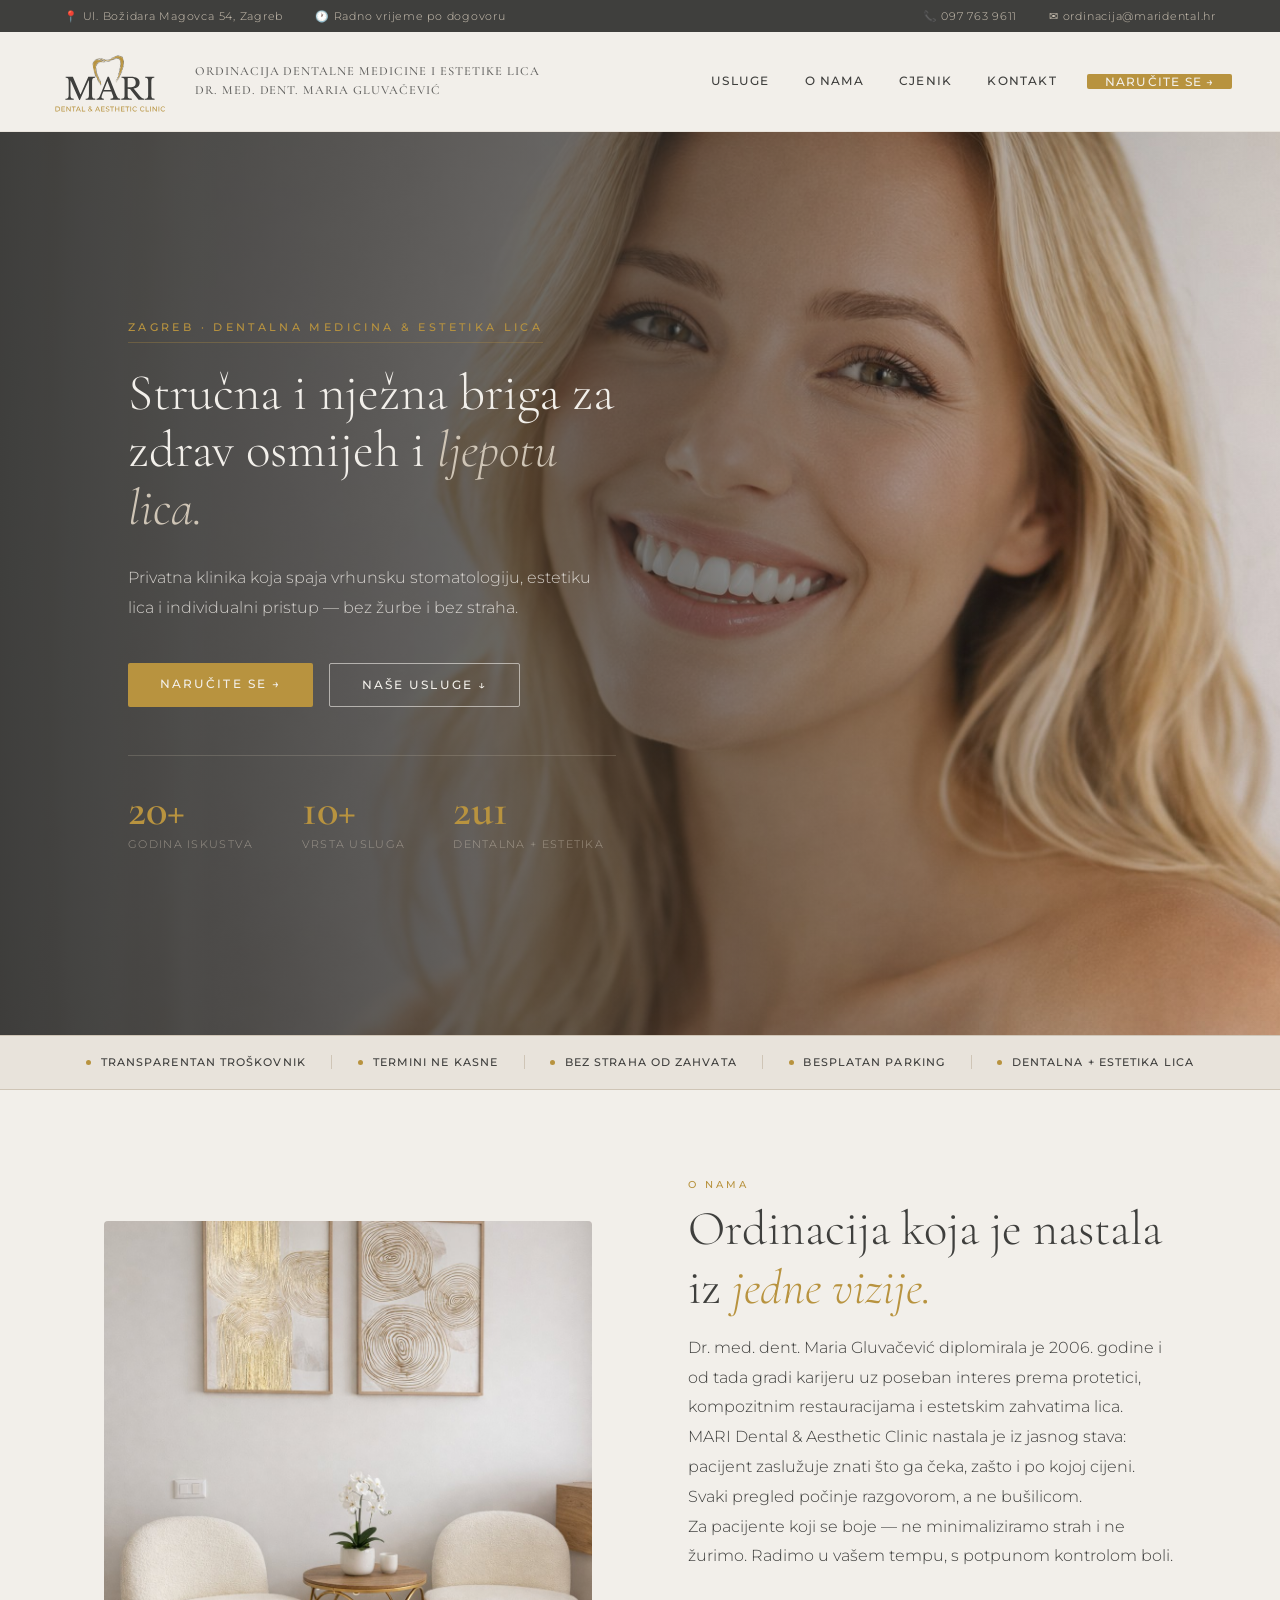
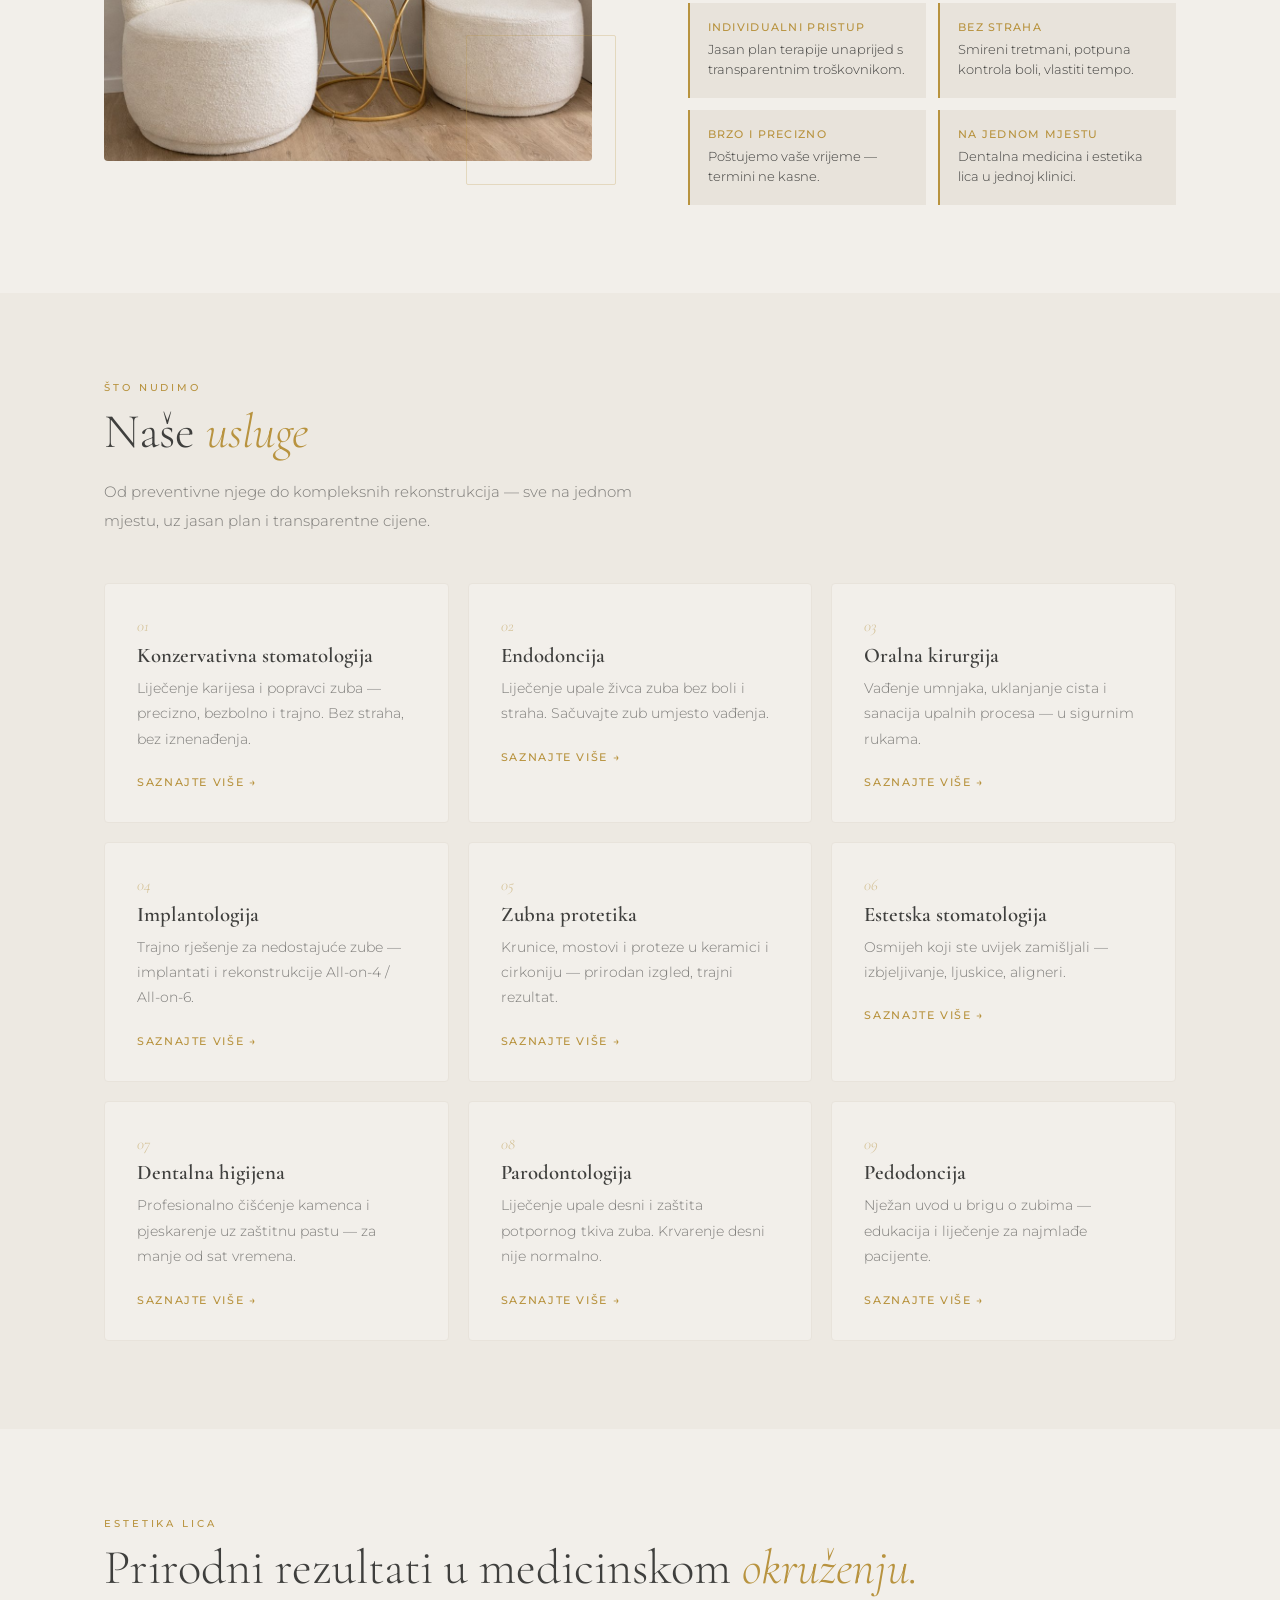
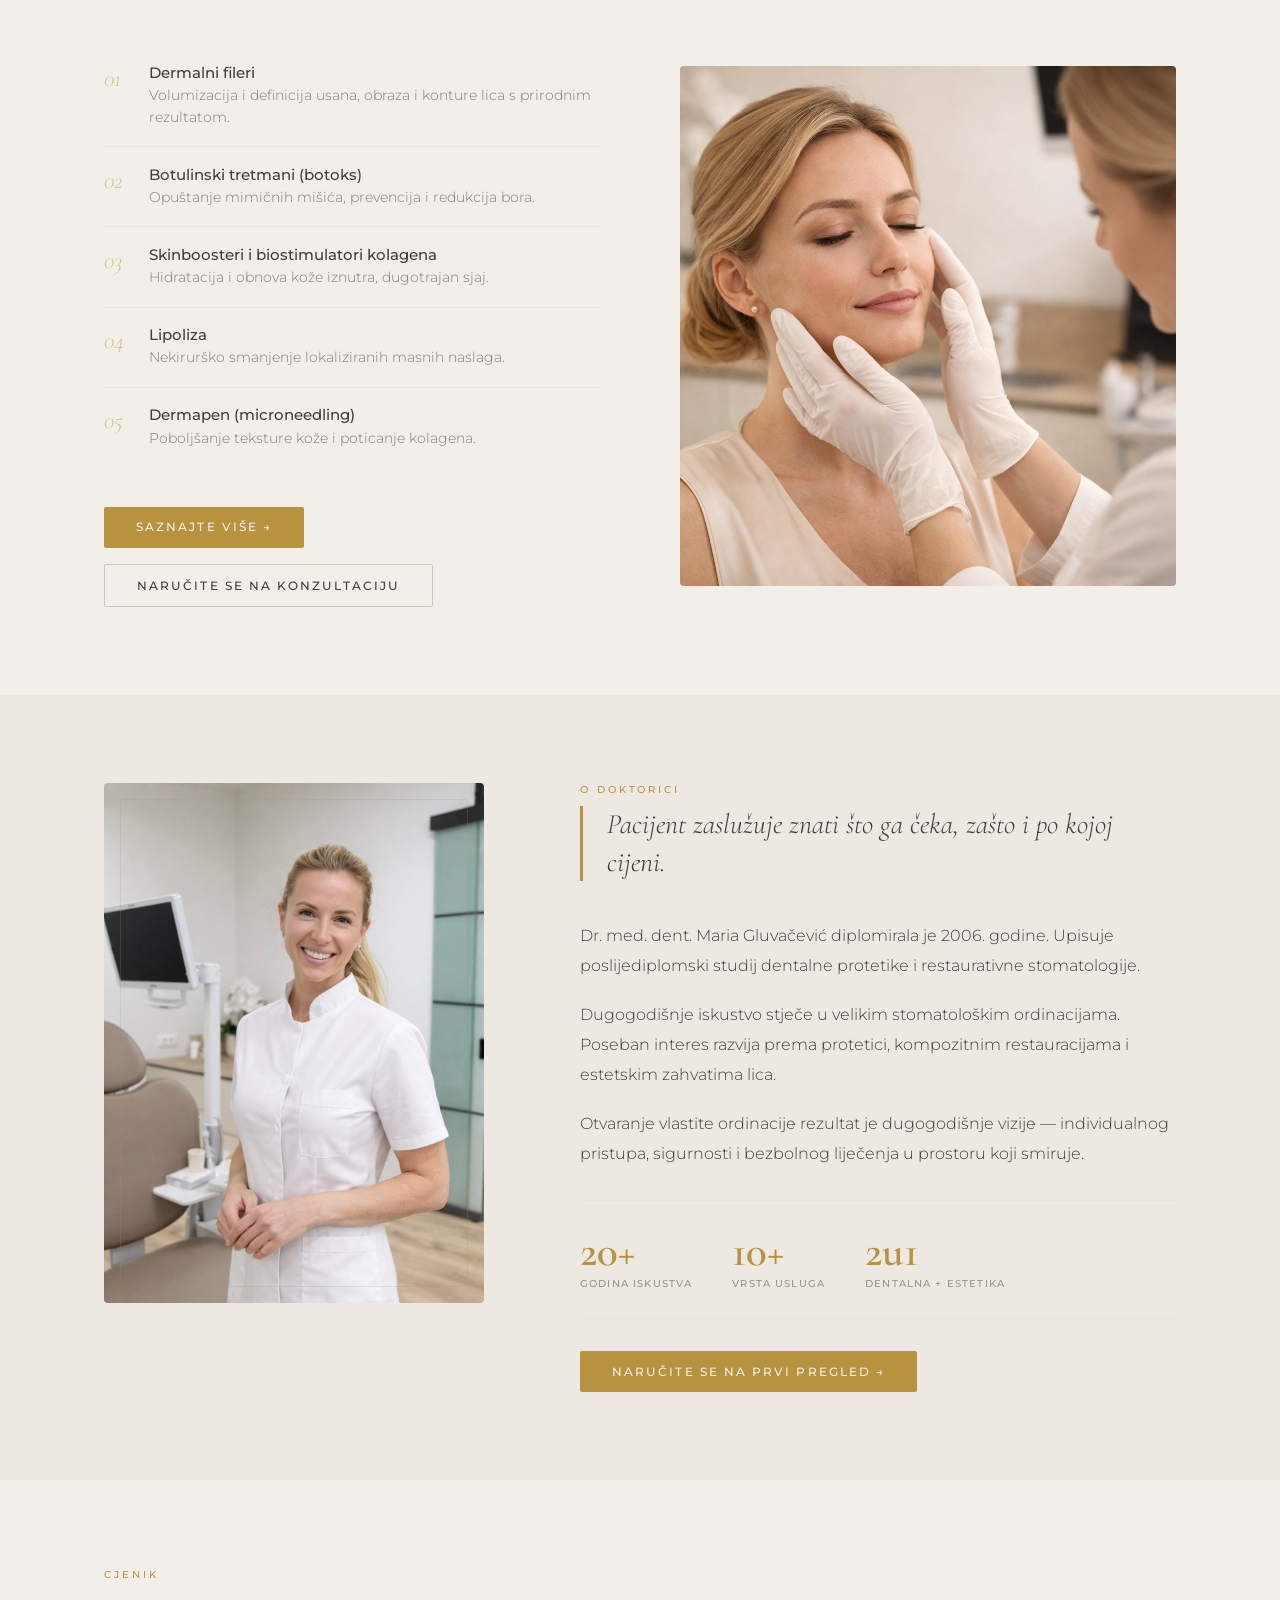
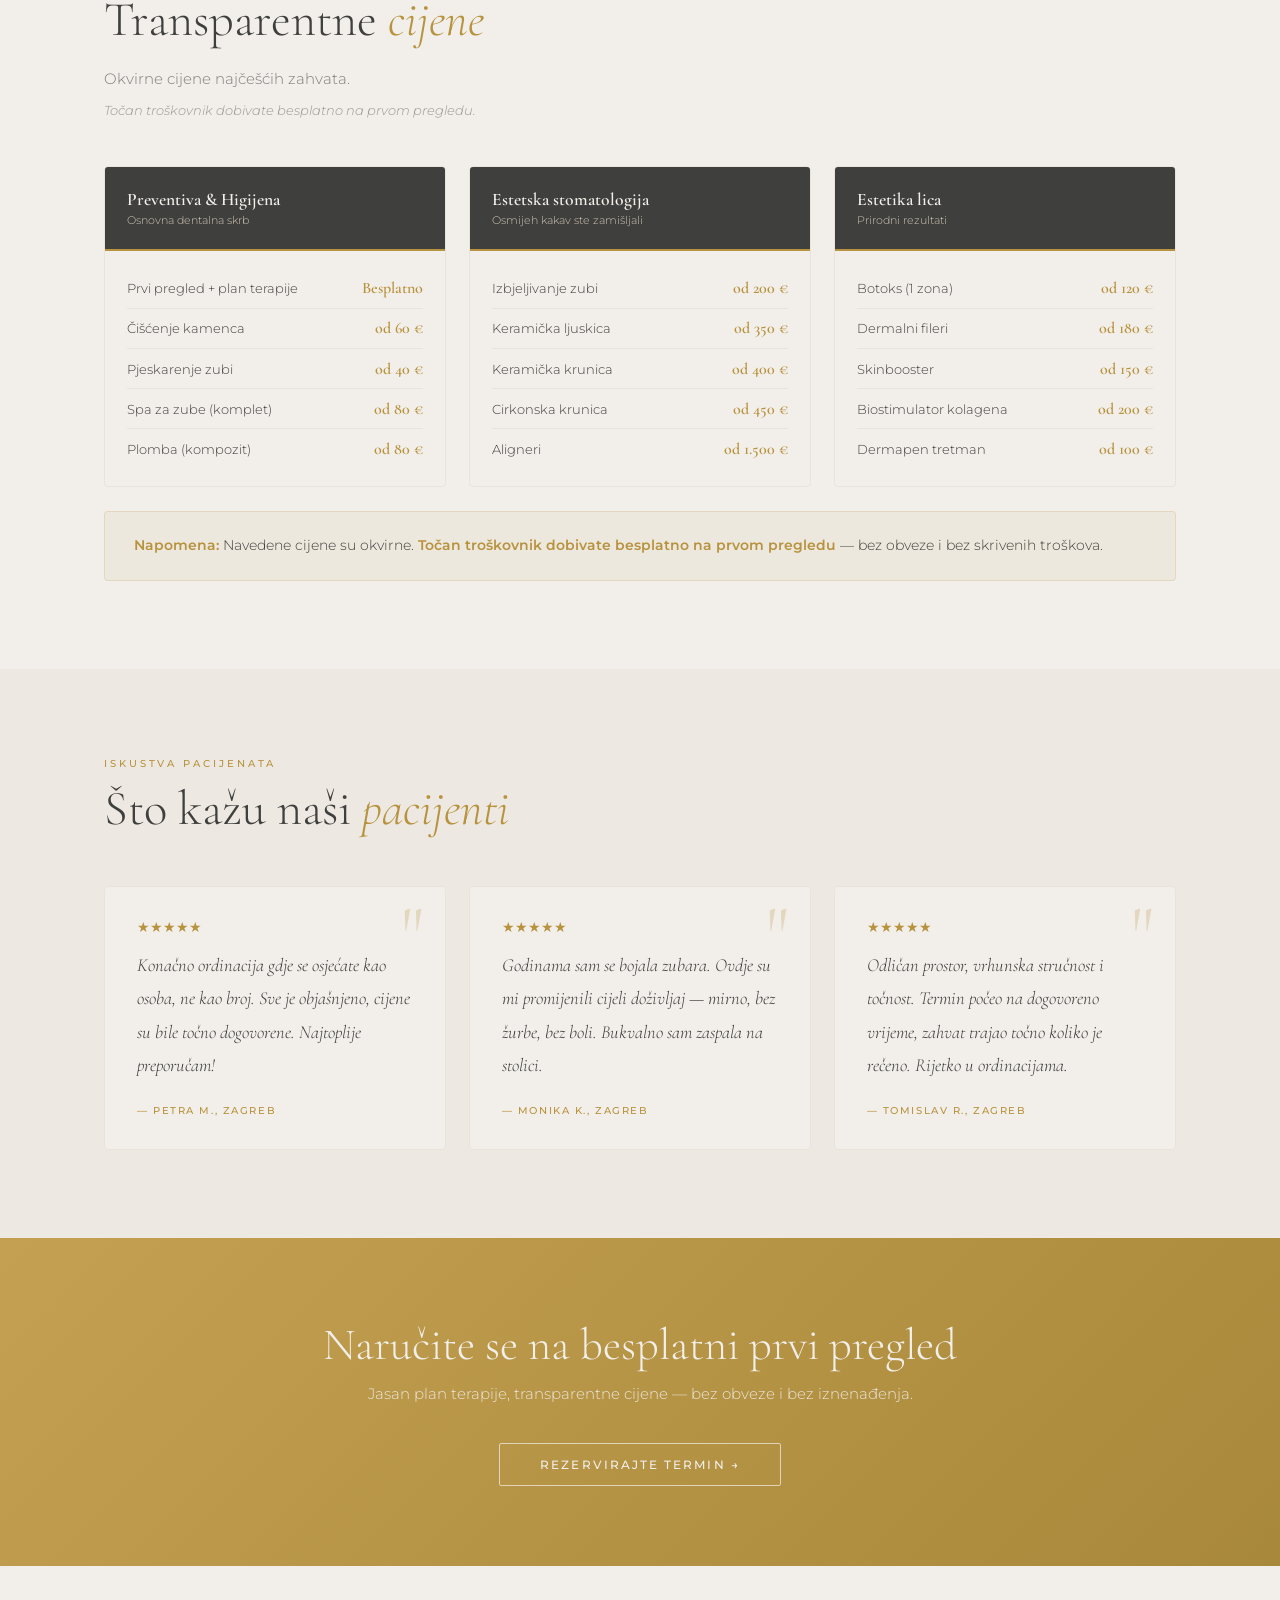
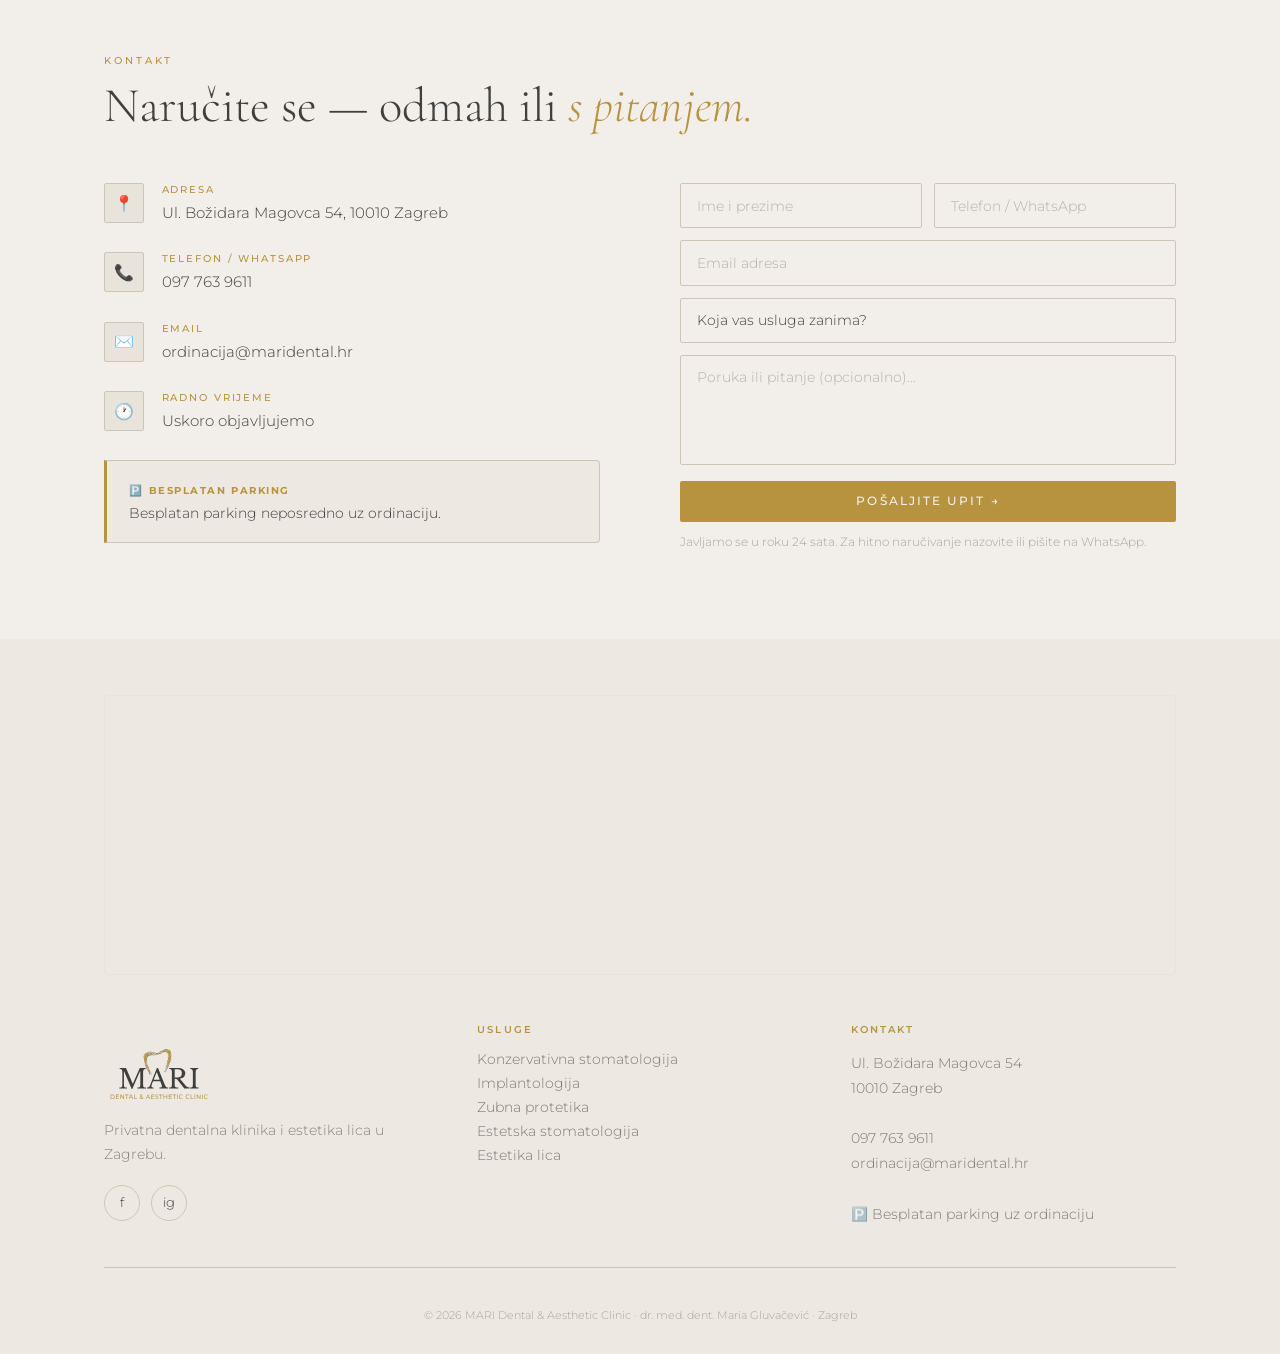
==== index.html @ 69da2fe0 "Add files via upload" ====
<!DOCTYPE html>
<html lang="hr">
<head>
<meta charset="UTF-8">
<meta name="viewport" content="width=device-width, initial-scale=1.0">
<title>MARI Dental & Aesthetic Clinic | Stomatolog Zagreb</title>
<meta name="description" content="Privatna dentalna klinika i estetika lica u Zagrebu. Bez žurbe, bez straha, transparentne cijene.">
<link href="https://fonts.googleapis.com/css2?family=Cormorant+Garamond:ital,wght@0,300;0,400;0,600;1,300;1,400&family=Montserrat:wght@300;400;500;600&display=swap" rel="stylesheet">
<link rel="stylesheet" href="css/style.css">
</head>
<body>

<!-- TOPBAR -->
<div class="topbar">
  <div class="topbar-left">
    <span>📍 Ul. Božidara Magovca 54, Zagreb</span>
    <span>🕐 Radno vrijeme po dogovoru</span>
  </div>
  <div class="topbar-right">
    <a href="tel:0977639611">📞 097 763 9611</a>
    <a href="mailto:ordinacija@maridental.hr">✉ ordinacija@maridental.hr</a>
  </div>
</div>

<!-- NAV -->
<nav id="mainNav">
  <a href="index.html" class="nav-logo">
    <img src="slike/logo.svg" alt="MARI Dental & Aesthetic Clinic">
    <div class="nav-logo-text">
      <span class="nav-logo-sub">Ordinacija dentalne medicine i estetike lica<br>dr. med. dent. Maria Gluvačević</span>
    </div>
  </a>
  <ul class="nav-links">
    <li><a href="#usluge">Usluge</a></li>
    <li><a href="#onama">O nama</a></li>
    <li><a href="#cjenik">Cjenik</a></li>
    <li><a href="#kontakt">Kontakt</a></li>
    <li><a href="#kontakt" class="nav-cta">Naručite se →</a></li>
  </ul>
  <button class="hamburger" id="hamburger" aria-label="Izbornik">
    <span></span><span></span><span></span>
  </button>
</nav>

<!-- MOBILNI MENI -->
<div class="mobile-menu" id="mobileMenu">
  <a href="#usluge">Usluge</a>
  <a href="#onama">O nama</a>
  <a href="#cjenik">Cjenik</a>
  <a href="#kontakt">Kontakt</a>
  <a href="#kontakt">Naručite se →</a>
</div>

<!-- HERO -->
<section class="hero">
  <div class="hero-bg"><img src="slike/hero.png" alt="MARI Dental"></div>
  <div class="hero-content">
    <span class="hero-eyebrow">Zagreb · Dentalna medicina & Estetika lica</span>
    <h1>Stručna i nježna briga za zdrav osmijeh i <em>ljepotu lica.</em></h1>
    <p class="hero-sub">Privatna klinika koja spaja vrhunsku stomatologiju, estetiku lica i individualni pristup — bez žurbe i bez straha.</p>
    <div class="hero-btns">
      <a href="#kontakt" class="btn-gold">Naručite se →</a>
      <a href="#usluge" class="btn-ghost">Naše usluge ↓</a>
    </div>
    <div class="hero-stats">
      <div><div class="hero-stat-num">20+</div><div class="hero-stat-lbl">Godina iskustva</div></div>
      <div><div class="hero-stat-num">10+</div><div class="hero-stat-lbl">Vrsta usluga</div></div>
      <div><div class="hero-stat-num">2u1</div><div class="hero-stat-lbl">Dentalna + estetika</div></div>
    </div>
  </div>
</section>

<!-- USP -->
<div class="usp-strip">
  <div class="usp-item"><div class="usp-dot"></div>Transparentan troškovnik</div>
  <div class="usp-item"><div class="usp-dot"></div>Termini ne kasne</div>
  <div class="usp-item"><div class="usp-dot"></div>Bez straha od zahvata</div>
  <div class="usp-item"><div class="usp-dot"></div>Besplatan parking</div>
  <div class="usp-item"><div class="usp-dot"></div>Dentalna + estetika lica</div>
</div>

<!-- O NAMA -->
<section class="about" id="onama">
  <div class="container">
    <div class="about-grid">
      <div class="about-img-wrap">
        <img src="slike/cekaonica.png" alt="MARI čekaonica">
        <div class="about-deco"></div>
      </div>
      <div class="about-text">
        <span class="section-label">O nama</span>
        <h2 class="section-title">Ordinacija koja je nastala iz <em>jedne vizije.</em></h2>
        <p>Dr. med. dent. Maria Gluvačević diplomirala je 2006. godine i od tada gradi karijeru uz poseban interes prema protetici, kompozitnim restauracijama i estetskim zahvatima lica.</p>
        <p>MARI Dental & Aesthetic Clinic nastala je iz jasnog stava: pacijent zaslužuje znati što ga čeka, zašto i po kojoj cijeni. Svaki pregled počinje razgovorom, a ne bušilicom.</p>
        <p>Za pacijente koji se boje — ne minimaliziramo strah i ne žurimo. Radimo u vašem tempu, s potpunom kontrolom boli.</p>
        <div class="about-values">
          <div class="value-box"><strong>Individualni pristup</strong><span>Jasan plan terapije unaprijed s transparentnim troškovnikom.</span></div>
          <div class="value-box"><strong>Bez straha</strong><span>Smireni tretmani, potpuna kontrola boli, vlastiti tempo.</span></div>
          <div class="value-box"><strong>Brzo i precizno</strong><span>Poštujemo vaše vrijeme — termini ne kasne.</span></div>
          <div class="value-box"><strong>Na jednom mjestu</strong><span>Dentalna medicina i estetika lica u jednoj klinici.</span></div>
        </div>
      </div>
    </div>
  </div>
</section>

<!-- USLUGE -->
<section class="services" id="usluge">
  <div class="container">
    <span class="section-label">Što nudimo</span>
    <h2 class="section-title">Naše <em>usluge</em></h2>
    <p class="section-sub">Od preventivne njege do kompleksnih rekonstrukcija — sve na jednom mjestu, uz jasan plan i transparentne cijene.</p>
    <div class="services-grid">
      <div class="service-card">
        <div class="service-card-body">
          <span class="service-card-num-text">01</span>
          <h3>Konzervativna stomatologija</h3>
          <p>Liječenje karijesa i popravci zuba — precizno, bezbolno i trajno. Bez straha, bez iznenađenja.</p>
          <a href="konzervativa.html" class="service-card-link">Saznajte više →</a>
        </div>
      </div>
      <div class="service-card">
        <div class="service-card-body">
          <span class="service-card-num-text">02</span>
          <h3>Endodoncija</h3>
          <p>Liječenje upale živca zuba bez boli i straha. Sačuvajte zub umjesto vađenja.</p>
          <a href="endodoncija.html" class="service-card-link">Saznajte više →</a>
        </div>
      </div>
      <div class="service-card">
        <div class="service-card-body">
          <span class="service-card-num-text">03</span>
          <h3>Oralna kirurgija</h3>
          <p>Vađenje umnjaka, uklanjanje cista i sanacija upalnih procesa — u sigurnim rukama.</p>
          <a href="kirurgija.html" class="service-card-link">Saznajte više →</a>
        </div>
      </div>
      <div class="service-card">
        <div class="service-card-body">
          <span class="service-card-num-text">04</span>
          <h3>Implantologija</h3>
          <p>Trajno rješenje za nedostajuće zube — implantati i rekonstrukcije All-on-4 / All-on-6.</p>
          <a href="implantologija.html" class="service-card-link">Saznajte više →</a>
        </div>
      </div>
      <div class="service-card">
        <div class="service-card-body">
          <span class="service-card-num-text">05</span>
          <h3>Zubna protetika</h3>
          <p>Krunice, mostovi i proteze u keramici i cirkoniju — prirodan izgled, trajni rezultat.</p>
          <a href="protetika.html" class="service-card-link">Saznajte više →</a>
        </div>
      </div>
      <div class="service-card">
        <div class="service-card-body">
          <span class="service-card-num-text">06</span>
          <h3>Estetska stomatologija</h3>
          <p>Osmijeh koji ste uvijek zamišljali — izbjeljivanje, ljuskice, aligneri.</p>
          <a href="estetska.html" class="service-card-link">Saznajte više →</a>
        </div>
      </div>
      <div class="service-card">
        <div class="service-card-body">
          <span class="service-card-num-text">07</span>
          <h3>Dentalna higijena</h3>
          <p>Profesionalno čišćenje kamenca i pjeskarenje uz zaštitnu pastu — za manje od sat vremena.</p>
          <a href="higijena.html" class="service-card-link">Saznajte više →</a>
        </div>
      </div>
      <div class="service-card">
        <div class="service-card-body">
          <span class="service-card-num-text">08</span>
          <h3>Parodontologija</h3>
          <p>Liječenje upale desni i zaštita potpornog tkiva zuba. Krvarenje desni nije normalno.</p>
          <a href="parodontologija.html" class="service-card-link">Saznajte više →</a>
        </div>
      </div>
      <div class="service-card">
        <div class="service-card-body">
          <span class="service-card-num-text">09</span>
          <h3>Pedodoncija</h3>
          <p>Nježan uvod u brigu o zubima — edukacija i liječenje za najmlađe pacijente.</p>
          <a href="pedodoncija.html" class="service-card-link">Saznajte više →</a>
        </div>
      </div>
    </div>
  </div>
</section>

<!-- ESTETIKA LICA -->
<section class="aesthetics" id="estetika">
  <div class="container">
    <span class="section-label">Estetika lica</span>
    <h2 class="section-title">Prirodni rezultati u medicinskom <em>okruženju.</em></h2>
    <div class="aesthetics-grid">
      <div>
        <ul class="aes-list">
          <li><div class="aes-num">01</div><div class="aes-content"><strong>Dermalni fileri</strong><span>Volumizacija i definicija usana, obraza i konture lica s prirodnim rezultatom.</span></div></li>
          <li><div class="aes-num">02</div><div class="aes-content"><strong>Botulinski tretmani (botoks)</strong><span>Opuštanje mimičnih mišića, prevencija i redukcija bora.</span></div></li>
          <li><div class="aes-num">03</div><div class="aes-content"><strong>Skinboosteri i biostimulatori kolagena</strong><span>Hidratacija i obnova kože iznutra, dugotrajan sjaj.</span></div></li>
          <li><div class="aes-num">04</div><div class="aes-content"><strong>Lipoliza</strong><span>Nekirurško smanjenje lokaliziranih masnih naslaga.</span></div></li>
          <li><div class="aes-num">05</div><div class="aes-content"><strong>Dermapen (microneedling)</strong><span>Poboljšanje teksture kože i poticanje kolagena.</span></div></li>
        </ul>
        <div class="aes-btns">
          <a href="estetika-lica.html" class="btn-gold">Saznajte više →</a>
          <a href="#kontakt" class="btn-ghost btn-ghost-dark">Naručite se na konzultaciju</a>
        </div>
      </div>
      <div class="aes-img-wrap"><img src="slike/estetikalica.png" alt="Estetika lica"></div>
    </div>
  </div>
</section>

<!-- DOKTORICA -->
<section class="doctor" id="doktorica">
  <div class="container">
    <div class="doctor-grid">
      <div class="doctor-photo"><img src="slike/doktorica.png" alt="Dr. med. dent. Maria Gluvačević"></div>
      <div class="doctor-content">
        <span class="section-label">O doktorici</span>
        <blockquote>Pacijent zaslužuje znati što ga čeka, zašto i po kojoj cijeni.</blockquote>
        <p>Dr. med. dent. Maria Gluvačević diplomirala je 2006. godine. Upisuje poslijediplomski studij dentalne protetike i restaurativne stomatologije.</p>
        <p>Dugogodišnje iskustvo stječe u velikim stomatološkim ordinacijama. Poseban interes razvija prema protetici, kompozitnim restauracijama i estetskim zahvatima lica.</p>
        <p>Otvaranje vlastite ordinacije rezultat je dugogodišnje vizije — individualnog pristupa, sigurnosti i bezbolnog liječenja u prostoru koji smiruje.</p>
        <div class="doctor-stats">
          <div><div class="stat-val">20+</div><div class="stat-lbl">Godina iskustva</div></div>
          <div><div class="stat-val">10+</div><div class="stat-lbl">Vrsta usluga</div></div>
          <div><div class="stat-val">2u1</div><div class="stat-lbl">Dentalna + estetika</div></div>
        </div>
        <a href="#kontakt" class="btn-gold">Naručite se na prvi pregled →</a>
      </div>
    </div>
  </div>
</section>

<!-- CJENIK -->
<section class="pricing" id="cjenik">
  <div class="container">
    <span class="section-label">Cjenik</span>
    <h2 class="section-title">Transparentne <em>cijene</em></h2>
    <p class="section-sub" style="margin-bottom:.5rem;">Okvirne cijene najčešćih zahvata.</p>
    <p style="font-size:.82rem;color:rgba(63,63,61,.5);margin-bottom:2.5rem;font-style:italic;">Točan troškovnik dobivate besplatno na prvom pregledu.</p>
    <div class="pricing-grid">
      <div class="pricing-card">
        <div class="pricing-card-head"><h3>Preventiva & Higijena</h3><p>Osnovna dentalna skrb</p></div>
        <div class="pricing-card-body">
          <div class="pricing-item"><span class="pricing-item-name">Prvi pregled + plan terapije</span><span class="pricing-item-price">Besplatno</span></div>
          <div class="pricing-item"><span class="pricing-item-name">Čišćenje kamenca</span><span class="pricing-item-price">od 60 €</span></div>
          <div class="pricing-item"><span class="pricing-item-name">Pjeskarenje zubi</span><span class="pricing-item-price">od 40 €</span></div>
          <div class="pricing-item"><span class="pricing-item-name">Spa za zube (komplet)</span><span class="pricing-item-price">od 80 €</span></div>
          <div class="pricing-item"><span class="pricing-item-name">Plomba (kompozit)</span><span class="pricing-item-price">od 80 €</span></div>
        </div>
      </div>
      <div class="pricing-card">
        <div class="pricing-card-head"><h3>Estetska stomatologija</h3><p>Osmijeh kakav ste zamišljali</p></div>
        <div class="pricing-card-body">
          <div class="pricing-item"><span class="pricing-item-name">Izbjeljivanje zubi</span><span class="pricing-item-price">od 200 €</span></div>
          <div class="pricing-item"><span class="pricing-item-name">Keramička ljuskica</span><span class="pricing-item-price">od 350 €</span></div>
          <div class="pricing-item"><span class="pricing-item-name">Keramička krunica</span><span class="pricing-item-price">od 400 €</span></div>
          <div class="pricing-item"><span class="pricing-item-name">Cirkonska krunica</span><span class="pricing-item-price">od 450 €</span></div>
          <div class="pricing-item"><span class="pricing-item-name">Aligneri</span><span class="pricing-item-price">od 1.500 €</span></div>
        </div>
      </div>
      <div class="pricing-card">
        <div class="pricing-card-head"><h3>Estetika lica</h3><p>Prirodni rezultati</p></div>
        <div class="pricing-card-body">
          <div class="pricing-item"><span class="pricing-item-name">Botoks (1 zona)</span><span class="pricing-item-price">od 120 €</span></div>
          <div class="pricing-item"><span class="pricing-item-name">Dermalni fileri</span><span class="pricing-item-price">od 180 €</span></div>
          <div class="pricing-item"><span class="pricing-item-name">Skinbooster</span><span class="pricing-item-price">od 150 €</span></div>
          <div class="pricing-item"><span class="pricing-item-name">Biostimulator kolagena</span><span class="pricing-item-price">od 200 €</span></div>
          <div class="pricing-item"><span class="pricing-item-name">Dermapen tretman</span><span class="pricing-item-price">od 100 €</span></div>
        </div>
      </div>
    </div>
    <div class="pricing-disclaimer"><strong>Napomena:</strong> Navedene cijene su okvirne. <strong>Točan troškovnik dobivate besplatno na prvom pregledu</strong> — bez obveze i bez skrivenih troškova.</div>
  </div>
</section>

<!-- RECENZIJE -->
<section class="reviews">
  <div class="container">
    <span class="section-label">Iskustva pacijenata</span>
    <h2 class="section-title">Što kažu naši <em>pacijenti</em></h2>
    <div class="reviews-grid">
      <div class="review-card"><div class="review-stars">★★★★★</div><p class="review-text">Konačno ordinacija gdje se osjećate kao osoba, ne kao broj. Sve je objašnjeno, cijene su bile točno dogovorene. Najtoplije preporučam!</p><div class="review-author">— Petra M., Zagreb</div></div>
      <div class="review-card"><div class="review-stars">★★★★★</div><p class="review-text">Godinama sam se bojala zubara. Ovdje su mi promijenili cijeli doživljaj — mirno, bez žurbe, bez boli. Bukvalno sam zaspala na stolici.</p><div class="review-author">— Monika K., Zagreb</div></div>
      <div class="review-card"><div class="review-stars">★★★★★</div><p class="review-text">Odličan prostor, vrhunska stručnost i točnost. Termin počeo na dogovoreno vrijeme, zahvat trajao točno koliko je rečeno. Rijetko u ordinacijama.</p><div class="review-author">— Tomislav R., Zagreb</div></div>
    </div>
  </div>
</section>

<!-- CTA BANNER -->
<div class="cta-banner">
  <h2>Naručite se na besplatni prvi pregled</h2>
  <p>Jasan plan terapije, transparentne cijene — bez obveze i bez iznenađenja.</p>
  <a href="#kontakt" class="btn-white">Rezervirajte termin →</a>
</div>

<!-- KONTAKT -->
<section class="contact" id="kontakt">
  <div class="container">
    <span class="section-label">Kontakt</span>
    <h2 class="section-title">Naručite se — odmah ili <em>s pitanjem.</em></h2>
    <div class="contact-grid">
      <div>
        <div class="contact-info-item"><div class="c-icon">📍</div><div><strong>Adresa</strong><p>Ul. Božidara Magovca 54, 10010 Zagreb</p></div></div>
        <div class="contact-info-item"><div class="c-icon">📞</div><div><strong>Telefon / WhatsApp</strong><p>097 763 9611</p></div></div>
        <div class="contact-info-item"><div class="c-icon">✉️</div><div><strong>Email</strong><p>ordinacija@maridental.hr</p></div></div>
        <div class="contact-info-item"><div class="c-icon">🕐</div><div><strong>Radno vrijeme</strong><p>Uskoro objavljujemo</p></div></div>
        <div class="parking-box"><strong>🅿️ Besplatan parking</strong><p>Besplatan parking neposredno uz ordinaciju.</p></div>
      </div>
      <div class="contact-form">
        <form action="mailto:ordinacija@maridental.hr" method="post" enctype="text/plain">
          <div class="form-row">
            <input type="text" name="ime" placeholder="Ime i prezime">
            <input type="tel" name="telefon" placeholder="Telefon / WhatsApp">
          </div>
          <input type="email" name="email" placeholder="Email adresa">
          <select name="usluga">
            <option value="" disabled selected>Koja vas usluga zanima?</option>
            <option>Konzervativna stomatologija</option>
            <option>Dentalna higijena</option>
            <option>Implantologija</option>
            <option>Estetska stomatologija</option>
            <option>Estetika lica</option>
            <option>Zubna protetika</option>
            <option>Oralna kirurgija</option>
            <option>Endodoncija</option>
            <option>Pedodoncija</option>
            <option>Parodontologija</option>
          </select>
          <textarea name="poruka" placeholder="Poruka ili pitanje (opcionalno)..."></textarea>
          <button type="submit" class="btn-gold" style="width:100%;">Pošaljite upit →</button>
        </form>
        <p style="font-size:.72rem;color:rgba(63,63,61,.42);margin-top:.7rem;line-height:1.6;">Javljamo se u roku 24 sata. Za hitno naručivanje nazovite ili pišite na WhatsApp.</p>
      </div>
    </div>
  </div>
</section>

<!-- FOOTER -->
<footer>
  <div class="container">
    <div class="footer-map">
      <iframe src="https://www.google.com/maps/embed?pb=!1m18!1m12!1m3!1d2782.5!2d15.9897!3d45.7928!2m3!1f0!2f0!3f0!3m2!1i1024!2i768!4f13.1!3m3!1m2!1s0x4765d6f1e3f4b6c1%3A0x1!2sUl.+Bo%C5%BEidara+Magovca+54%2C+10010+Zagreb!5e0!3m2!1shr!2shr!4v1711875600000" allowfullscreen="" loading="lazy"></iframe>
    </div>
    <div class="footer-grid">
      <div class="footer-brand">
        <img src="slike/logo.svg" alt="MARI">
        <p>Privatna dentalna klinika i estetika lica u Zagrebu.</p>
        <div class="footer-social">
          <a href="https://www.facebook.com/maridental" target="_blank">f</a>
          <a href="https://www.instagram.com/maridental" target="_blank">ig</a>
        </div>
      </div>
      <div class="footer-col">
        <h4>Usluge</h4>
        <a href="konzervativa.html">Konzervativna stomatologija</a>
        <a href="implantologija.html">Implantologija</a>
        <a href="protetika.html">Zubna protetika</a>
        <a href="estetska.html">Estetska stomatologija</a>
        <a href="estetika-lica.html">Estetika lica</a>
      </div>
      <div class="footer-col">
        <h4>Kontakt</h4>
        <p>Ul. Božidara Magovca 54<br>10010 Zagreb<br><br>097 763 9611<br>ordinacija@maridental.hr<br><br>🅿️ Besplatan parking uz ordinaciju</p>
      </div>
    </div>
    <div class="footer-bottom">© 2026 MARI Dental & Aesthetic Clinic · dr. med. dent. Maria Gluvačević · Zagreb</div>
  </div>
</footer>

<script src="js/main.js"></script>
</body>
</html>
---- css/style.css ----
/* ===========================
   MARI Dental & Aesthetic Clinic
   style.css
   =========================== */

/* --- Varijable --- */
:root {
  --off-white: #f2efea;
  --charcoal: #3f3f3d;
  --gold: #b8933f;
  --taupe: #cfc5b6;
  --light-taupe: #e8e3db;
  --beige: #ede9e2;
  --dark: #2a2a28;
}

/* --- Reset --- */
*, *::before, *::after { margin: 0; padding: 0; box-sizing: border-box; }
html { scroll-behavior: smooth; }
body { background: var(--off-white); color: var(--charcoal); font-family: 'Montserrat', sans-serif; font-size: 16px; font-weight: 300; overflow-x: hidden; }
a { text-decoration: none; color: inherit; }
img { max-width: 100%; display: block; }

/* --- Kontejner --- */
.container { max-width: 1200px; margin: 0 auto; padding: 0 4rem; }

/* --- Tipografija --- */
.section-label { font-size: .65rem; letter-spacing: .28em; text-transform: uppercase; color: var(--gold); font-weight: 500; margin-bottom: .6rem; display: block; }
.section-title { font-family: 'Cormorant Garamond', serif; font-size: clamp(2.2rem, 3.8vw, 3.2rem); font-weight: 300; line-height: 1.2; color: var(--charcoal); margin-bottom: 1rem; }
.section-title em { font-style: italic; color: var(--gold); }
.section-sub { font-size: .95rem; line-height: 1.9; color: rgba(63,63,61,.65); max-width: 560px; font-weight: 300; }
section { padding: 5.5rem 0; }

/* --- Gumbi --- */
.btn-gold { display: inline-block; background: var(--gold); color: var(--off-white); padding: .85rem 2rem; font-size: .72rem; letter-spacing: .18em; text-transform: uppercase; font-weight: 500; border-radius: 2px; border: none; cursor: pointer; transition: background .2s, transform .15s; font-family: 'Montserrat', sans-serif; }
.btn-gold:hover { background: #a07832; transform: translateY(-1px); }
.btn-ghost { display: inline-block; border: 1px solid rgba(242,239,234,.6); color: var(--off-white); padding: .85rem 2rem; font-size: .72rem; letter-spacing: .18em; text-transform: uppercase; font-weight: 500; border-radius: 2px; cursor: pointer; transition: all .2s; font-family: 'Montserrat', sans-serif; background: transparent; }
.btn-ghost:hover { border-color: var(--gold); color: var(--gold); }
.btn-ghost-dark { border-color: var(--taupe); color: var(--charcoal); }
.btn-ghost-dark:hover { border-color: var(--gold); color: var(--gold); }
.btn-white { display: inline-block; background: transparent; color: var(--off-white); padding: .85rem 2.5rem; font-size: .72rem; letter-spacing: .18em; text-transform: uppercase; font-weight: 500; border-radius: 2px; cursor: pointer; border: 1px solid rgba(242,239,234,.7); transition: all .2s; font-family: 'Montserrat', sans-serif; }
.btn-white:hover { background: var(--off-white); color: var(--charcoal); }

/* ===========================
   TOPBAR
   =========================== */
.topbar { background: var(--charcoal); padding: .55rem 4rem; display: flex; justify-content: space-between; align-items: center; font-size: .68rem; color: var(--taupe); letter-spacing: .07em; }
.topbar a { color: var(--taupe); transition: color .2s; }
.topbar a:hover { color: var(--gold); }
.topbar-left, .topbar-right { display: flex; gap: 2rem; align-items: center; }

/* ===========================
   NAVIGACIJA
   =========================== */
nav { position: sticky; top: 0; z-index: 200; background: rgba(242,239,234,.97); backdrop-filter: blur(10px); border-bottom: 1px solid var(--light-taupe); padding: 0 3rem; display: flex; justify-content: space-between; align-items: center; height: 100px; transition: box-shadow .3s; }
nav.scrolled { box-shadow: 0 2px 20px rgba(63,63,61,.1); }

.nav-logo { display: flex; align-items: center; gap: 1.4rem; }
.nav-logo img { height: 90px; width: auto; display: block; object-fit: contain; margin-bottom: 20px; }
.nav-logo-text { display: flex; flex-direction: column; justify-content: center; gap: .2rem; }
.nav-logo-sub { font-size: .78rem; font-weight: 500; font-family: 'Cormorant Garamond', serif; letter-spacing: .08em; text-transform: uppercase; color: rgba(63,63,61,.8); line-height: 1.5; }

.nav-links { display: flex; gap: 0; list-style: none; align-items: center; height: 100%; }
.nav-links > li { height: 100%; display: flex; align-items: center; }
.nav-links > li > a { padding: 0 1.1rem; color: var(--charcoal); font-size: .75rem; letter-spacing: .1em; text-transform: uppercase; font-weight: 500; height: 100%; display: flex; align-items: center; border-bottom: 2px solid transparent; transition: color .2s, border-color .2s; }
.nav-links > li > a:hover { color: var(--gold); border-bottom-color: var(--gold); }
.nav-cta { background: var(--gold) !important; color: var(--off-white) !important; padding: .6rem 1.4rem; border-radius: 2px; height: auto !important; border-bottom: none !important; margin-left: .8rem; white-space: nowrap; transition: background .2s !important; }
.nav-cta:hover { background: var(--charcoal) !important; }

/* Hamburger */
.hamburger { display: none; flex-direction: column; gap: 5px; cursor: pointer; padding: 4px; background: none; border: none; z-index: 300; }
.hamburger span { display: block; width: 24px; height: 2px; background: var(--charcoal); border-radius: 2px; transition: transform .3s, opacity .3s; }
.hamburger.open span:nth-child(1) { transform: translateY(7px) rotate(45deg); }
.hamburger.open span:nth-child(2) { opacity: 0; }
.hamburger.open span:nth-child(3) { transform: translateY(-7px) rotate(-45deg); }

.mobile-menu { display: none; position: fixed; top: 96px; left: 0; right: 0; background: rgba(242,239,234,.98); backdrop-filter: blur(12px); border-bottom: 1px solid var(--light-taupe); z-index: 199; padding: 1.5rem 2rem 2rem; flex-direction: column; box-shadow: 0 8px 30px rgba(63,63,61,.12); }
.mobile-menu.open { display: flex; }
.mobile-menu a { display: block; padding: 1rem 0; font-size: .8rem; letter-spacing: .12em; text-transform: uppercase; font-weight: 500; color: var(--charcoal); border-bottom: 1px solid var(--light-taupe); transition: color .2s; }
.mobile-menu a:hover { color: var(--gold); }
.mobile-menu a:last-child { margin-top: 1rem; background: var(--gold); color: var(--off-white) !important; padding: 1rem; text-align: center; border-bottom: none; border-radius: 2px; }

/* ===========================
   USP STRIP
   =========================== */
.usp-strip { background: var(--light-taupe); border-top: 1px solid var(--taupe); border-bottom: 1px solid var(--taupe); padding: 1.2rem 4rem; display: flex; justify-content: center; flex-wrap: nowrap; overflow-x: auto; gap: 0; }
.usp-item { display: flex; align-items: center; gap: .6rem; padding: 0 1.6rem; font-size: .68rem; letter-spacing: .1em; text-transform: uppercase; color: var(--charcoal); font-weight: 500; border-right: 1px solid var(--taupe); white-space: nowrap; flex-shrink: 0; }
.usp-item:last-child { border-right: none; }
.usp-dot { width: 5px; height: 5px; background: var(--gold); border-radius: 50%; flex-shrink: 0; }

/* ===========================
   HERO
   =========================== */
.hero { position: relative; min-height: 92vh; display: flex; align-items: center; overflow: hidden; background: var(--charcoal); }
.hero-bg { position: absolute; inset: 0; }
.hero-bg img { width: 100%; height: 100%; object-fit: cover; object-position: center top; }
.hero-bg::after { content: ''; position: absolute; inset: 0; background: linear-gradient(90deg, rgba(42,42,40,.9) 0%, rgba(42,42,40,.65) 50%, rgba(42,42,40,.1) 100%); }
.hero-content { position: relative; z-index: 2; max-width: 680px; padding: 6rem 4rem 6rem 8rem; }
.hero-eyebrow { display: inline-block; font-size: .7rem; letter-spacing: .3em; text-transform: uppercase; color: var(--gold); font-weight: 500; margin-bottom: 1.4rem; padding-bottom: .5rem; border-bottom: 1px solid rgba(184,147,63,.3); }
.hero h1 { font-family: 'Cormorant Garamond', serif; font-size: clamp(2.2rem, 4vw, 3.5rem); font-weight: 300; line-height: 1.12; color: var(--off-white); margin-bottom: 1.6rem; }
.hero h1 em { font-style: italic; color: var(--taupe); }
.hero-sub { font-size: 1rem; line-height: 1.9; color: rgba(242,239,234,.8); max-width: 480px; margin-bottom: 2.5rem; }
.hero-btns { display: flex; gap: 1rem; flex-wrap: wrap; margin-bottom: 3rem; }
.hero-stats { display: flex; gap: 3rem; padding-top: 2rem; border-top: 1px solid rgba(207,197,182,.2); }
.hero-stat-num { font-family: 'Cormorant Garamond', serif; font-size: 2.8rem; font-weight: 600; color: var(--gold); line-height: 1; }
.hero-stat-lbl { font-size: .68rem; letter-spacing: .12em; text-transform: uppercase; color: rgba(207,197,182,.6); margin-top: .3rem; }

/* ===========================
   O NAMA
   =========================== */
.about { background: var(--off-white); }
.about-grid { display: grid; grid-template-columns: 1fr 1fr; gap: 6rem; align-items: center; }
.about-img-wrap { position: relative; height: 540px; }
.about-img-wrap img { width: 100%; height: 100%; object-fit: cover; border-radius: 4px; }
.about-deco { position: absolute; bottom: -1.5rem; right: -1.5rem; width: 150px; height: 150px; border: 1px solid rgba(184,147,63,.25); border-radius: 2px; pointer-events: none; }
.about-text p { font-size: .98rem; line-height: 1.9; 
   
   
   1.3rem; color: var(--charcoal); font-weight: 300; }
.about-values { display: grid; grid-template-columns: 1fr 1fr; gap: .8rem; margin-top: 2rem; }
.value-box { padding: 1.1rem; border-left: 2px solid var(--gold); background: var(--light-taupe); }
.value-box strong { display: block; font-size: .67rem; letter-spacing: .12em; text-transform: uppercase; color: var(--gold); font-weight: 500; margin-bottom: .3rem; }
.value-box span { font-size: .82rem; color: var(--charcoal); line-height: 1.5; font-weight: 300; }

/* ===========================
   USLUGE
   =========================== */
.services { background: var(--beige); }
/* Kartice usluga bez slika */
.services-grid { display: grid; grid-template-columns: repeat(3, 1fr); gap: 1.2rem; margin-top: 3rem; }
.service-card { background: var(--off-white); border-radius: 4px; overflow: hidden; border: 1px solid var(--light-taupe); transition: transform .25s, box-shadow .25s; padding: 2rem; }
.service-card:hover { transform: translateY(-4px); box-shadow: 0 12px 35px rgba(63,63,61,.1); border-color: var(--gold); }
.service-card-icon { font-size: 2rem; margin-bottom: 1rem; display: block; }
.service-card-num-text { font-family: 'Cormorant Garamond', serif; font-size: 1rem; font-style: italic; color: rgba(184,147,63,.5); font-weight: 300; display: block; margin-bottom: .4rem; }
.service-card-body h3 { font-family: 'Cormorant Garamond', serif; font-size: 1.3rem; font-weight: 600; color: var(--charcoal); margin-bottom: .5rem; }
.service-card-body p { font-size: .88rem; line-height: 1.8; color: rgba(63,63,61,.65); font-weight: 300; margin-bottom: 1.2rem; }
.service-card-link { font-size: .68rem; letter-spacing: .15em; text-transform: uppercase; color: var(--gold); font-weight: 500; display: inline-block; transition: color .2s; }
.service-card-link:hover { color: var(--charcoal); }

/* ===========================
   ESTETIKA LICA
   =========================== */
.aesthetics { background: var(--off-white); }
.aesthetics-grid { display: grid; grid-template-columns: 1fr 1fr; gap: 5rem; align-items: center; margin-top: 3rem; }
.aes-list { list-style: none; }
.aes-list li { padding: 1.1rem 0; border-bottom: 1px solid var(--light-taupe); display: flex; gap: 1rem; align-items: flex-start; }
.aes-list li:last-child { border-bottom: none; }
.aes-num { font-family: 'Cormorant Garamond', serif; font-size: 1.5rem; font-weight: 300; color: rgba(184,147,63,.5); font-style: italic; flex-shrink: 0; width: 1.8rem; line-height: 1.3; }
.aes-content strong { display: block; font-size: .95rem; color: var(--charcoal); font-weight: 500; margin-bottom: .2rem; }
.aes-content span { font-size: .85rem; color: rgba(63,63,61,.65); line-height: 1.6; font-weight: 300; }
.aes-img-wrap { border-radius: 4px; overflow: hidden; height: 520px; }
.aes-img-wrap img { width: 100%; height: 100%; object-fit: cover; object-position: center top; }
.aes-btns { display: flex; gap: 1rem; flex-wrap: wrap; margin-top: 2.5rem; }

/* ===========================
   DOKTORICA
   =========================== */
.doctor { background: var(--beige); }
.doctor-grid { display: grid; grid-template-columns: 380px 1fr; gap: 6rem; align-items: start; }
.doctor-photo { height: 520px; border-radius: 4px; overflow: hidden; position: relative; }
.doctor-photo img { width: 100%; height: 100%; object-fit: cover; object-position: center top; }
.doctor-photo::after { content: ''; position: absolute; inset: 1rem; border: 1px solid rgba(184,147,63,.2); border-radius: 3px; pointer-events: none; }
.doctor-content blockquote { font-family: 'Cormorant Garamond', serif; font-size: 1.75rem; font-style: italic; font-weight: 300; color: var(--charcoal); border-left: 3px solid var(--gold); padding-left: 1.5rem; line-height: 1.35; margin-bottom: 2.5rem; }
.doctor-content p { font-size: .98rem; line-height: 1.9; color: var(--charcoal); margin-bottom: 1.2rem; font-weight: 300; }
.doctor-stats { display: flex; gap: 2.5rem; padding: 1.8rem 0; border-top: 1px solid var(--light-taupe); border-bottom: 1px solid var(--light-taupe); margin: 2rem 0; }
.stat-val { font-family: 'Cormorant Garamond', serif; font-size: 2.7rem; font-weight: 600; color: var(--gold); line-height: 1; }
.stat-lbl { font-size: .6rem; letter-spacing: .12em; text-transform: uppercase; color: rgba(63,63,61,.5); font-weight: 500; margin-top: .3rem; }

/* ===========================
   CJENIK
   =========================== */
.pricing { background: var(--off-white); }
.pricing-grid { display: grid; grid-template-columns: repeat(3, 1fr); gap: 1.4rem; margin-top: 3rem; margin-bottom: 1.5rem; }
.pricing-card { background: var(--off-white); border-radius: 4px; border: 1px solid var(--light-taupe); overflow: hidden; }
.pricing-card-head { background: var(--charcoal); padding: 1.4rem; border-bottom: 2px solid var(--gold); }
.pricing-card-head h3 { font-family: 'Cormorant Garamond', serif; font-size: 1.1rem; font-weight: 600; color: var(--off-white); }
.pricing-card-head p { font-size: .67rem; color: var(--taupe); margin-top: .2rem; font-weight: 300; }
.pricing-card-body { padding: 1.1rem 1.4rem; }
.pricing-item { display: flex; justify-content: space-between; align-items: baseline; padding: .6rem 0; border-bottom: 1px solid var(--light-taupe); }
.pricing-item:last-child { border-bottom: none; }
.pricing-item-name { font-size: .82rem; color: var(--charcoal); font-weight: 300; }
.pricing-item-price { font-family: 'Cormorant Garamond', serif; font-size: 1rem; font-weight: 600; color: var(--gold); white-space: nowrap; margin-left: .8rem; }
.pricing-disclaimer { background: rgba(184,147,63,.07); border: 1px solid rgba(184,147,63,.2); border-radius: 4px; padding: 1.4rem 1.8rem; font-size: .85rem; color: var(--charcoal); line-height: 1.7; font-weight: 300; }
.pricing-disclaimer strong { color: var(--gold); font-weight: 600; }

/* ===========================
   RECENZIJE
   =========================== */
.reviews { background: var(--beige); padding: 5.5rem 0; }
.reviews-grid { display: grid; grid-template-columns: repeat(3, 1fr); gap: 1.4rem; margin-top: 3rem; }
.review-card { background: var(--off-white); border: 1px solid var(--light-taupe); border-radius: 4px; padding: 2rem; position: relative; }
.review-card::before { content: '"'; font-family: 'Cormorant Garamond', serif; font-size: 5rem; line-height: .8; color: rgba(184,147,63,.25); position: absolute; top: 1rem; right: 1.4rem; }
.review-stars { color: var(--gold); font-size: .85rem; margin-bottom: .9rem; }
.review-text { font-family: 'Cormorant Garamond', serif; font-size: 1.15rem; font-style: italic; font-weight: 300; color: var(--charcoal); line-height: 1.8; margin-bottom: 1.4rem; }
.review-author { font-size: .65rem; letter-spacing: .15em; text-transform: uppercase; color: var(--gold); font-weight: 500; }

/* ===========================
   CTA BANNER
   =========================== */
.cta-banner { background: linear-gradient(135deg, #c4a052 0%, #a8883a 100%); padding: 5rem 4rem; text-align: center; }
.cta-banner h2 { font-family: 'Cormorant Garamond', serif; font-size: clamp(2rem, 3.5vw, 3rem); font-weight: 300; color: var(--off-white); margin-bottom: .8rem; }
.cta-banner p { font-size: .92rem; color: rgba(242,239,234,.9); margin-bottom: 2.5rem; font-weight: 300; }

/* ===========================
   KONTAKT
   =========================== */
.contact { background: var(--off-white); }
.contact-grid { display: grid; grid-template-columns: 1fr 1fr; gap: 5rem; margin-top: 3rem; }
.contact-info-item { display: flex; gap: 1.1rem; margin-bottom: 1.7rem; align-items: flex-start; }
.c-icon { width: 40px; height: 40px; background: var(--light-taupe); border: 1px solid var(--taupe); border-radius: 2px; display: flex; align-items: center; justify-content: center; flex-shrink: 0; font-size: 1rem; }
.contact-info-item strong { display: block; font-size: .65rem; letter-spacing: .18em; text-transform: uppercase; color: var(--gold); font-weight: 500; margin-bottom: .3rem; }
.contact-info-item p { font-size: .95rem; color: var(--charcoal); line-height: 1.6; font-weight: 300; }
.parking-box { background: var(--beige); border: 1px solid var(--taupe); border-left: 3px solid var(--gold); padding: 1.1rem 1.4rem; border-radius: 0 4px 4px 0; margin-top: 1.4rem; }
.parking-box strong { font-size: .65rem; letter-spacing: .15em; text-transform: uppercase; color: var(--gold); }
.parking-box p { font-size: .85rem; color: var(--charcoal); margin-top: .3rem; line-height: 1.6; font-weight: 300; }
.contact-form input, .contact-form select, .contact-form textarea { width: 100%; background: var(--off-white); border: 1px solid var(--taupe); color: var(--charcoal); padding: .85rem 1rem; font-family: 'Montserrat', sans-serif; font-size: .85rem; font-weight: 300; border-radius: 2px; outline: none; transition: border-color .2s; margin-bottom: .75rem; -webkit-appearance: none; }
.contact-form input:focus, .contact-form select:focus, .contact-form textarea:focus { border-color: var(--gold); }
.contact-form input::placeholder, .contact-form textarea::placeholder { color: rgba(63,63,61,.35); }
.contact-form textarea { height: 110px; resize: none; }
.form-row { display: grid; grid-template-columns: 1fr 1fr; gap: .75rem; }

/* ===========================
   FOOTER
   =========================== */
footer { background: var(--beige); padding: 3.5rem 0 2rem; }
.footer-map { width: 100%; height: 280px; border-radius: 4px; overflow: hidden; margin-bottom: 3rem; border: 1px solid var(--light-taupe); }
.footer-map iframe { width: 100%; height: 100%; border: none; }
.footer-grid { display: grid; grid-template-columns: 1fr 1fr 1fr; gap: 3rem; margin-bottom: 2.5rem; padding-bottom: 2.5rem; border-bottom: 1px solid var(--taupe); }
.footer-brand img { height: 80px; width: auto; margin-bottom: 1rem; display: block; }
.footer-brand p { font-size: .85rem; color: rgba(63,63,61,.6); line-height: 1.7; font-weight: 300; }
.footer-social { display: flex; gap: .7rem; margin-top: 1.2rem; }
.footer-social a { width: 36px; height: 36px; border-radius: 50%; border: 1px solid var(--taupe); display: flex; align-items: center; justify-content: center; transition: all .2s; font-size: .8rem; color: var(--charcoal); }
.footer-social a:hover { border-color: var(--gold); color: var(--gold); }
.footer-col h4 { font-size: .65rem; letter-spacing: .2em; text-transform: uppercase; color: var(--gold); font-weight: 600; margin-bottom: .9rem; }
.footer-col a { display: block; font-size: .85rem; color: rgba(63,63,61,.65); margin-bottom: .5rem; font-weight: 300; transition: color .2s; }
.footer-col a:hover { color: var(--gold); }
.footer-col p { font-size: .85rem; color: rgba(63,63,61,.65); line-height: 1.85; font-weight: 300; }
.footer-bottom { text-align: center; font-size: .68rem; color: rgba(63,63,61,.4); font-weight: 300; }

/* ===========================
   PODSTRANICE - USLUGE
   =========================== */
.sp-hero-img { width: 100%; height: 340px; object-fit: cover; object-position: center; display: block; }
.sp-hero { background: var(--charcoal); padding: 5rem 0 4rem; }
.sp-hero .breadcrumb { font-size: .65rem; letter-spacing: .2em; text-transform: uppercase; color: var(--taupe); margin-bottom: 1.2rem; }
.sp-hero .breadcrumb a { color: var(--gold); }
.sp-hero h1 { font-family: 'Cormorant Garamond', serif; font-size: clamp(2.5rem, 4.5vw, 3.8rem); font-weight: 300; color: var(--off-white); line-height: 1.15; margin-bottom: 1rem; }
.sp-hero h1 em { font-style: italic; color: var(--taupe); }
.sp-hero p { font-size: 1rem; line-height: 1.9; color: rgba(207,197,182,.8); max-width: 600px; }
.sp-body { padding: 5rem 0; }
.sp-grid { display: grid; grid-template-columns: 1fr 340px; gap: 4rem; align-items: start; }
.sp-main h2 { font-family: 'Cormorant Garamond', serif; font-size: 1.7rem; font-weight: 300; color: var(--charcoal); margin-bottom: 1rem; margin-top: 2.5rem; }
.sp-main h2:first-child { margin-top: 0; }
.sp-main h2 em { font-style: italic; color: var(--gold); }
.sp-main p { font-size: 1rem; line-height: 1.95; color: var(--charcoal); margin-bottom: 1.2rem; font-weight: 300; }
.sp-main ul { list-style: none; margin-bottom: 1.5rem; }
.sp-main ul li { font-size: .97rem; line-height: 1.8; color: var(--charcoal); padding: .5rem 0 .5rem 1.4rem; position: relative; font-weight: 300; border-bottom: 1px solid var(--light-taupe); }
.sp-main ul li::before { content: '—'; position: absolute; left: 0; color: var(--gold); }
.sp-sidebar { position: sticky; top: 6rem; }
.sp-cta-box { background: var(--charcoal); border-radius: 4px; padding: 2rem; margin-bottom: 1.5rem; }
.sp-cta-box h3 { font-family: 'Cormorant Garamond', serif; font-size: 1.4rem; font-weight: 300; color: var(--off-white); margin-bottom: .6rem; }
.sp-cta-box p { font-size: .82rem; color: var(--taupe); line-height: 1.7; margin-bottom: 1.5rem; font-weight: 300; }
.sp-cta-box .btn-gold { width: 100%; text-align: center; display: block; }
.sp-info-box { background: var(--beige); border: 1px solid var(--taupe); border-left: 3px solid var(--gold); border-radius: 0 4px 4px 0; padding: 1.5rem; }
.sp-info-box h4 { font-size: .65rem; letter-spacing: .18em; text-transform: uppercase; color: var(--gold); font-weight: 600; margin-bottom: .8rem; }
.sp-info-box ul { list-style: none; }
.sp-info-box ul li { font-size: .82rem; color: var(--charcoal); padding: .4rem 0; display: flex; gap: .6rem; align-items: baseline; font-weight: 300; border-bottom: 1px solid var(--light-taupe); }
.sp-info-box ul li:last-child { border-bottom: none; }
.sp-info-box ul li::before { content: '·'; color: var(--gold); font-size: 1.2rem; }

/* ===========================
   RESPONZIVNO
   =========================== */
@media (max-width: 960px) {
  .nav-logo-text { display: none; }
  .nav-logo img { height: 72px; }
  nav { height: 80px; padding: 0 1.5rem; }
  .mobile-menu { top: 80px; }
  .topbar { display: none; }
  nav { padding: 0 1.5rem; height: 80px; }
  .nav-links { display: none; }
  .nav-logo-text { display: none; }
  .nav-logo img { height: 70px; }
  .hamburger { display: flex; }
  .container { padding: 0 1.5rem; }
  .usp-strip { padding: 1rem 1.5rem; flex-wrap: wrap; }
  .usp-item { padding: .3rem .8rem; border-right: none; border-bottom: 1px solid var(--taupe); width: 48%; justify-content: center; }
  .about-grid, .aesthetics-grid, .doctor-grid, .contact-grid { grid-template-columns: 1fr; gap: 2.5rem; }
  .services-grid, .pricing-grid, .reviews-grid { grid-template-columns: 1fr 1fr; }
  .about-img-wrap { height: 320px; }
  .about-values { grid-template-columns: 1fr; }
  .hero-content { padding: 5rem 1.5rem 4rem; }
  .hero-stats { gap: 1.5rem; }
  .doctor-photo { height: 360px; }
  .footer-grid { grid-template-columns: 1fr; gap: 2rem; }
  .cta-banner { padding: 4rem 1.5rem; }
  .sp-grid { grid-template-columns: 1fr; }
  .sp-sidebar { position: relative; top: 0; }
  .mobile-menu { top: 80px; }
}

@media (max-width: 600px) {
  section { padding: 4rem 0; }
  .services-grid, .pricing-grid, .reviews-grid { grid-template-columns: 1fr; }
  .form-row { grid-template-columns: 1fr; }
  .hero-stats { flex-wrap: wrap; gap: 1rem; }
  .usp-item { width: 100%; }
}
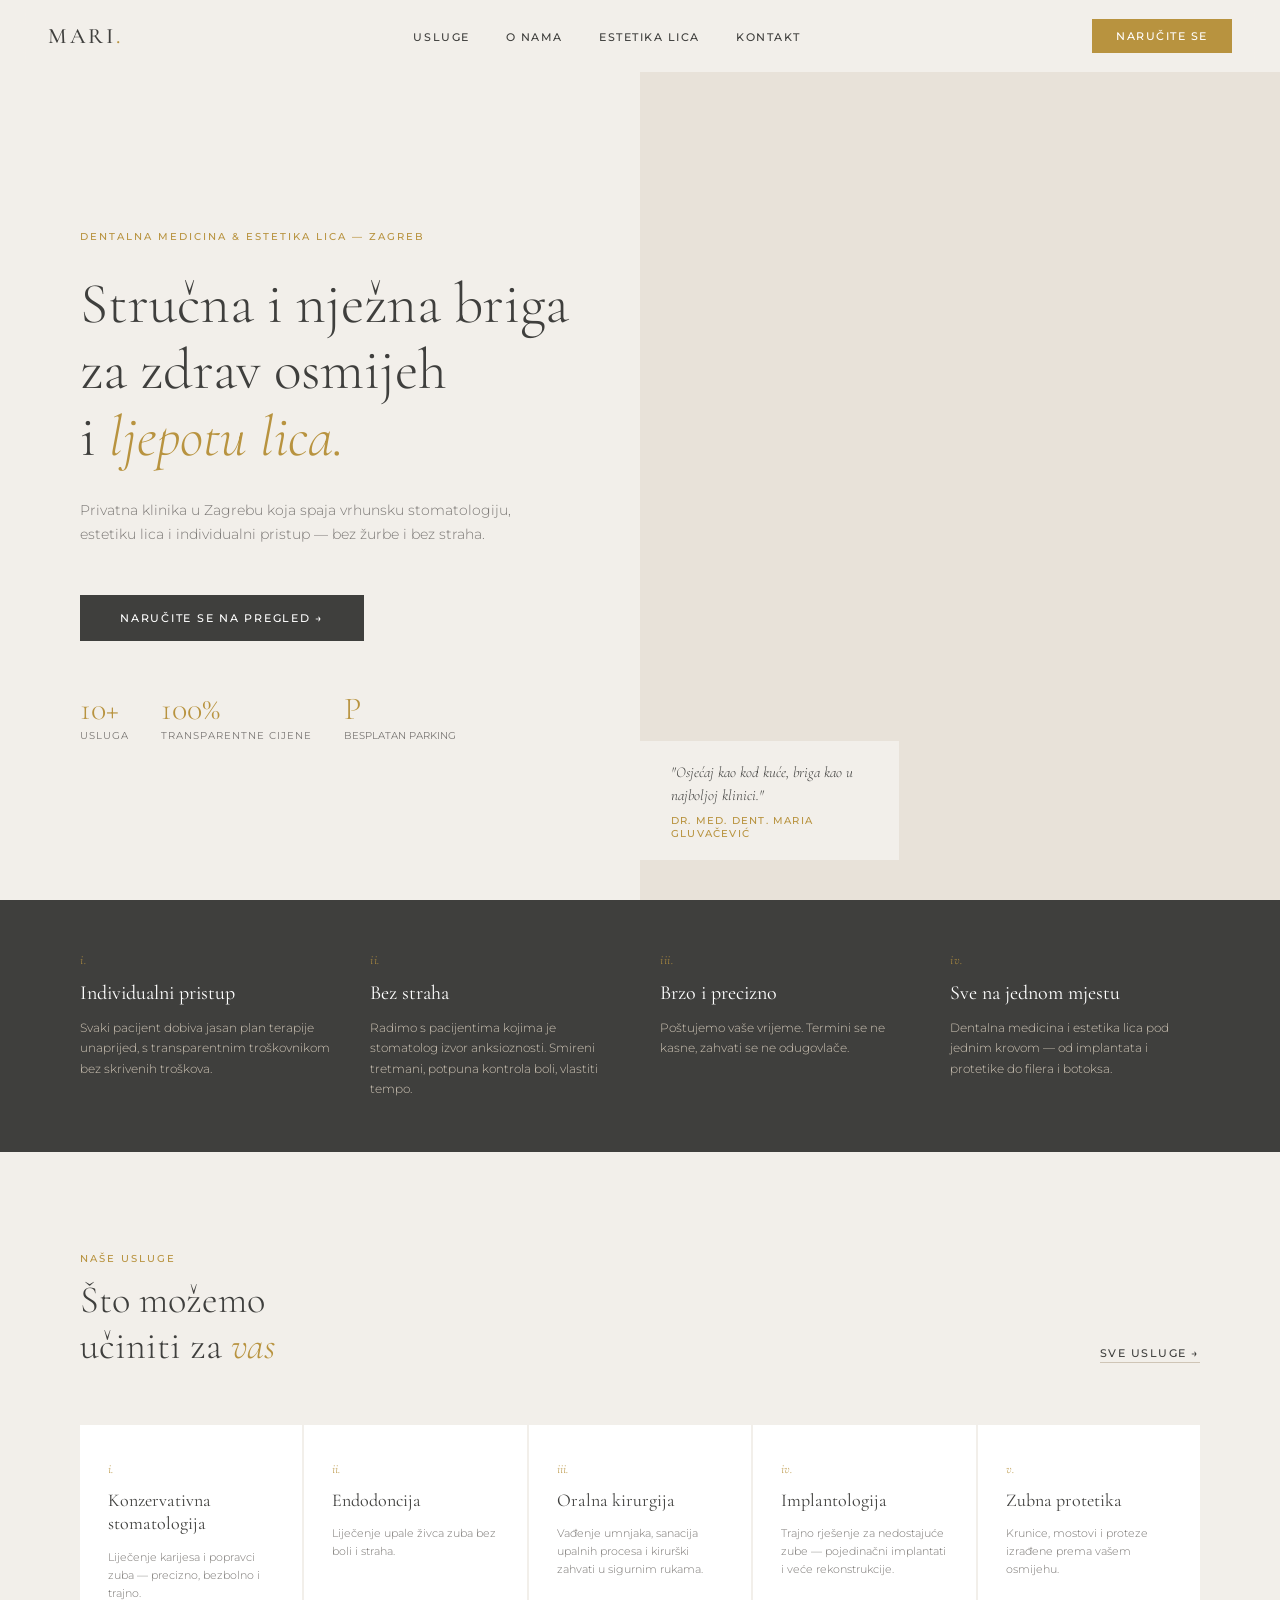
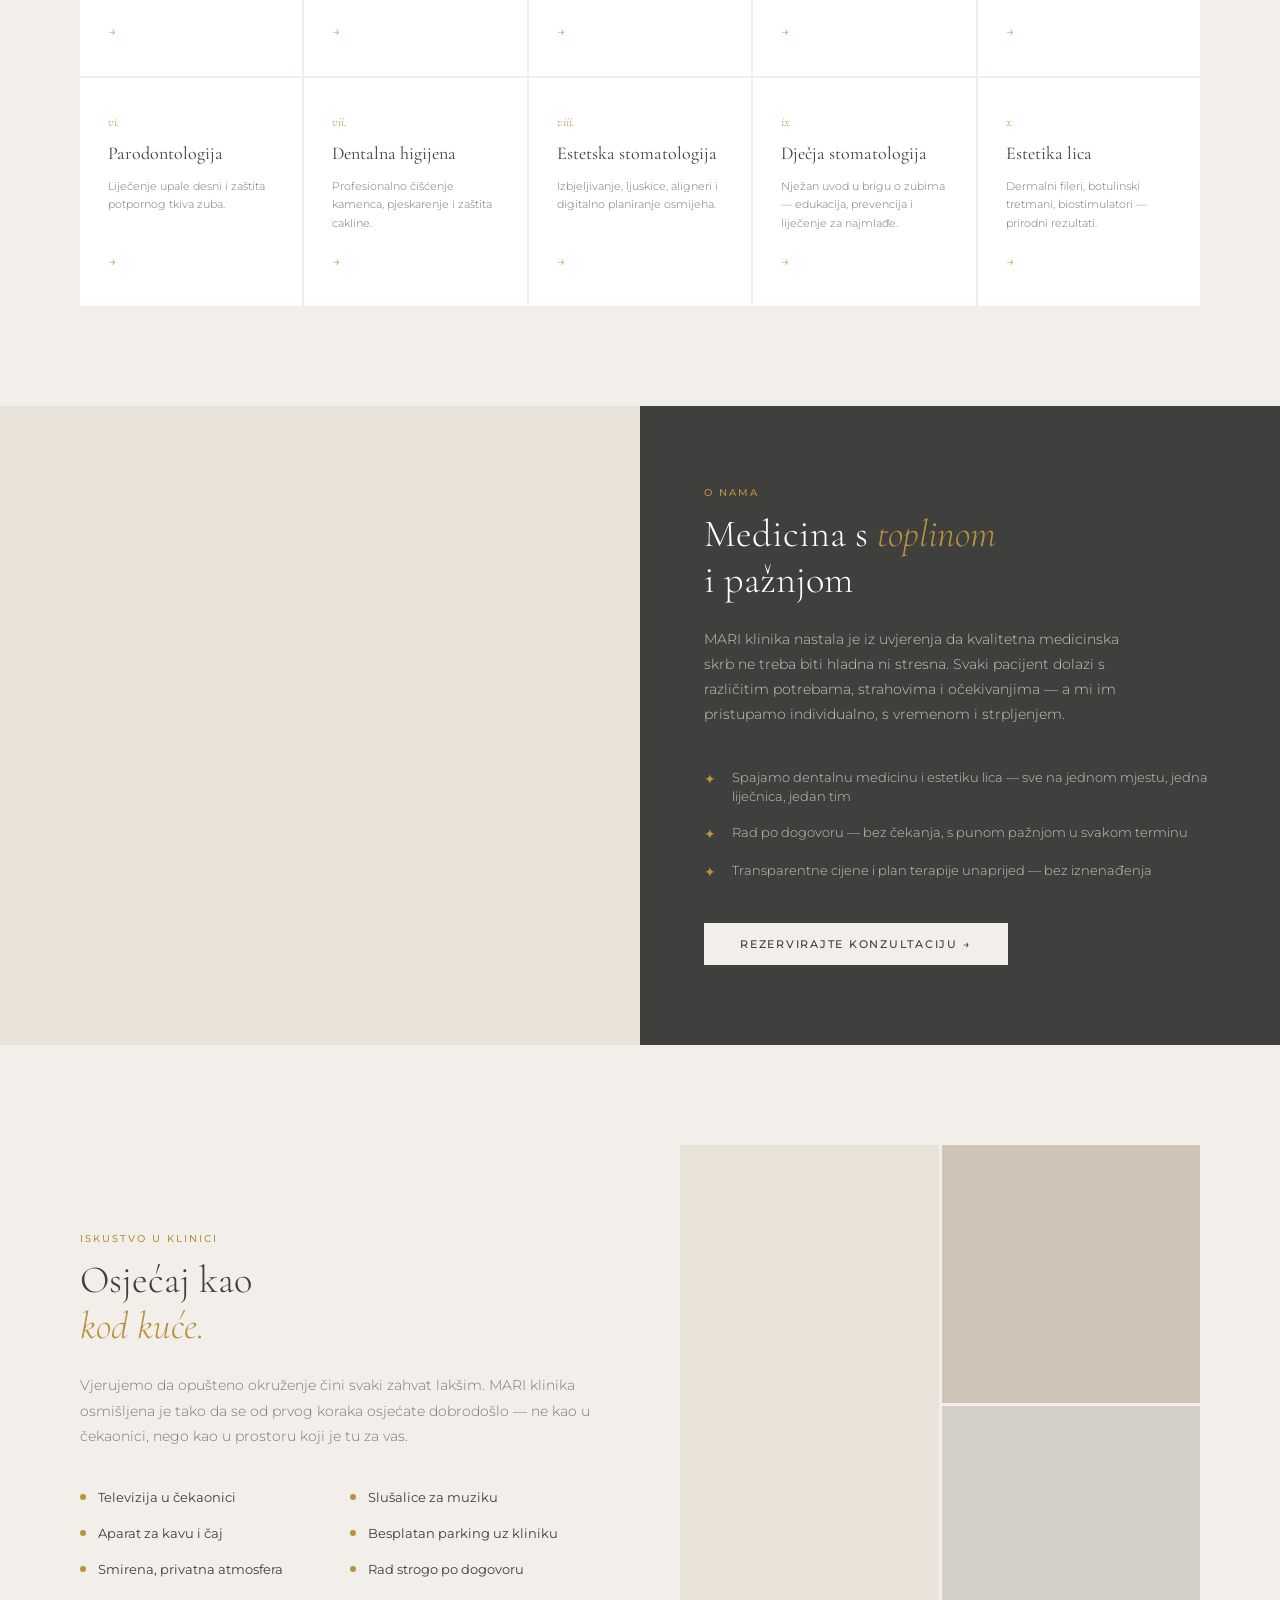
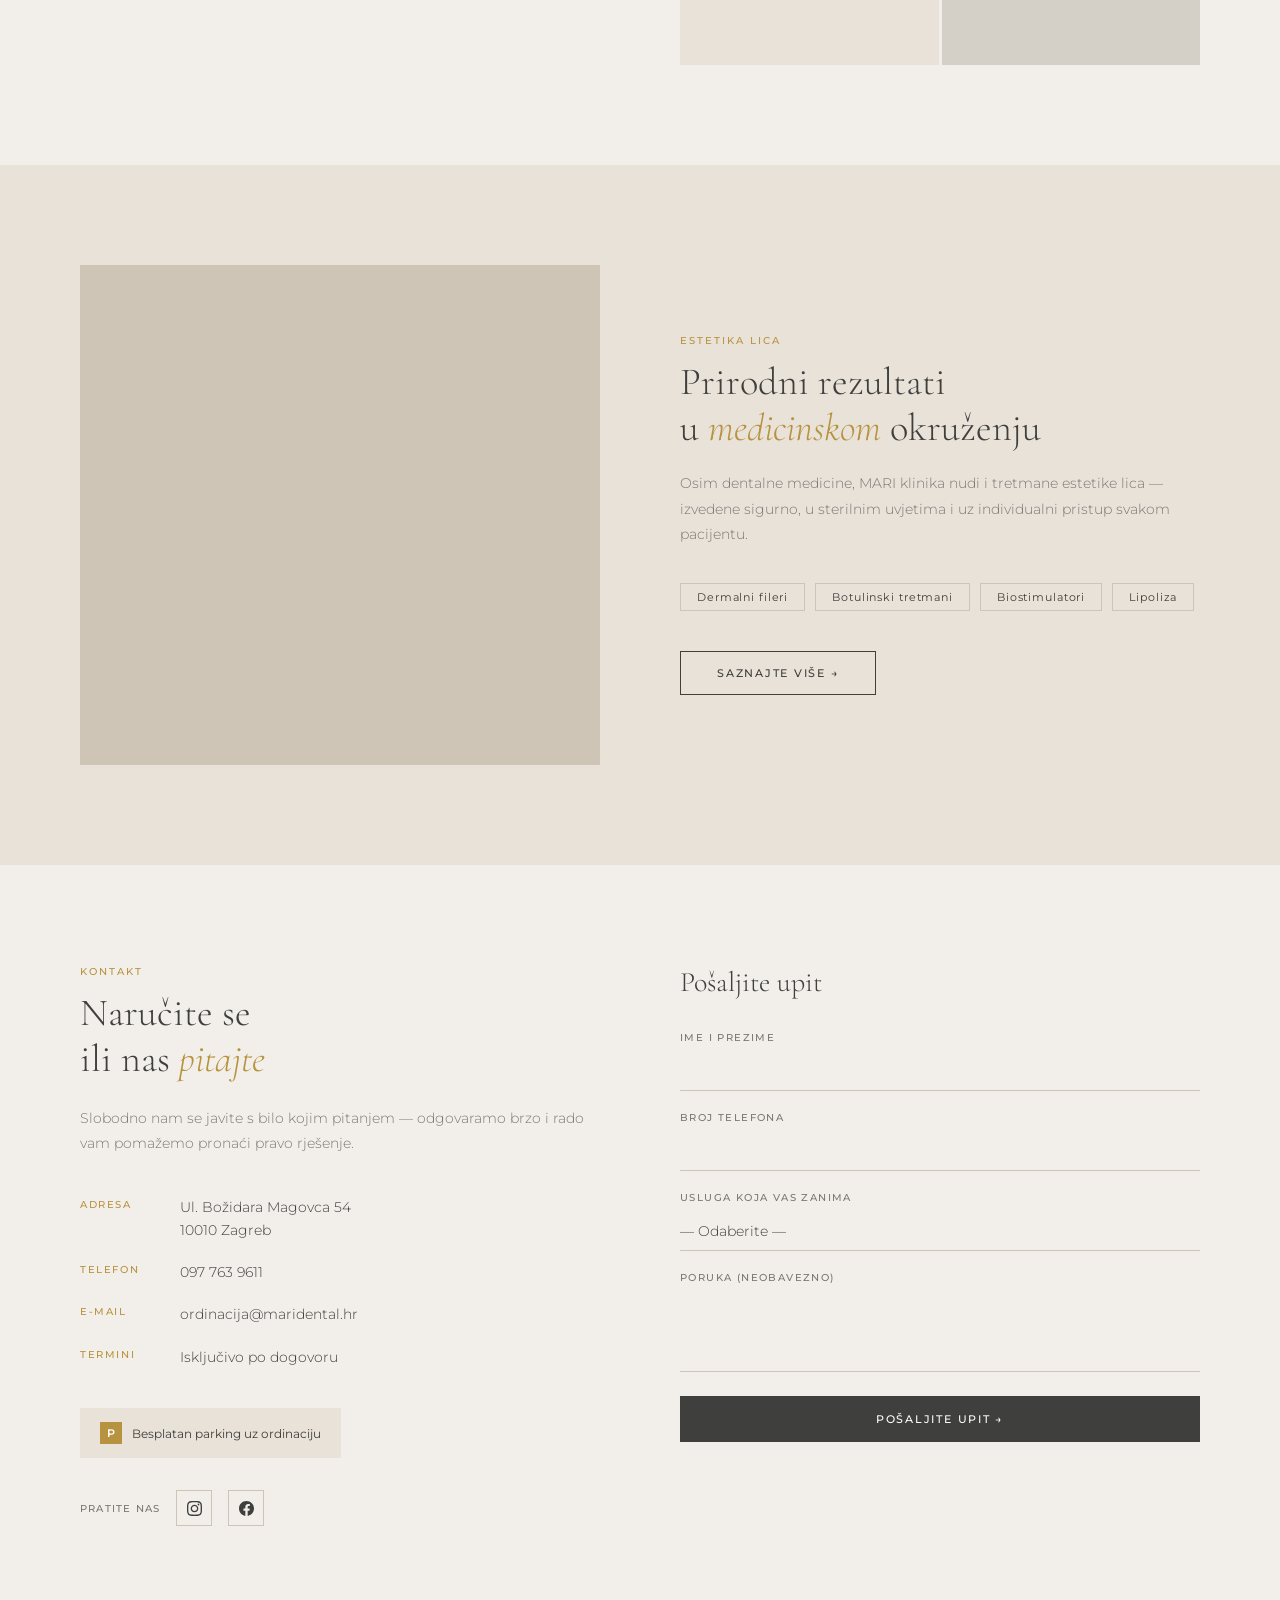
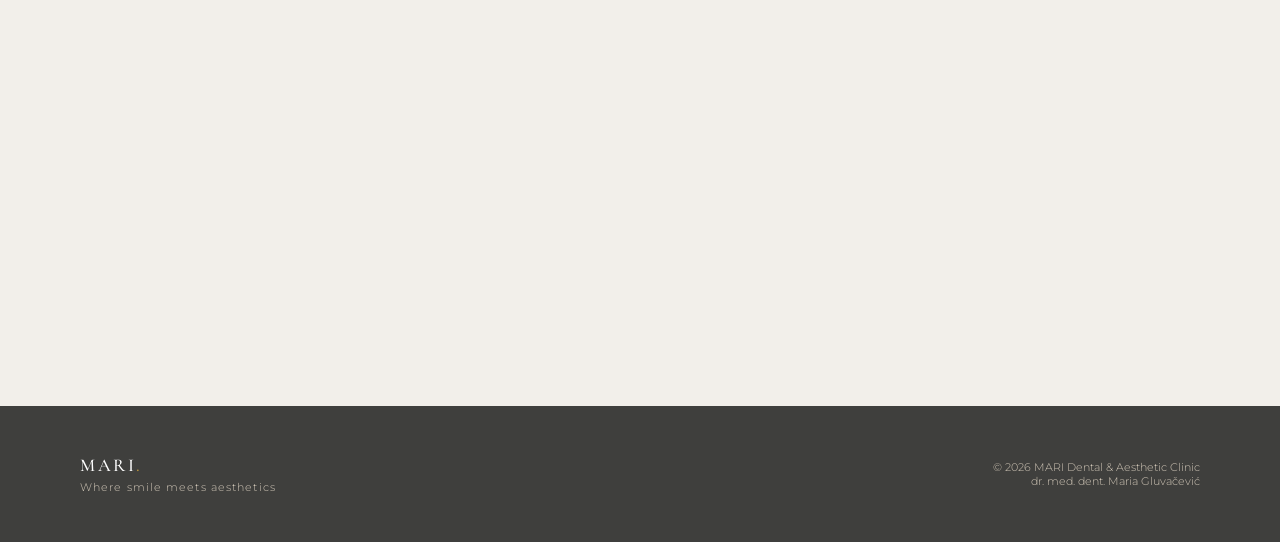
==== commit f61752f4: "Rename index (3).html to index.html" ====
--- a/index.html
+++ b/index.html
@@ -1,375 +1,1366 @@
 <!DOCTYPE html>
 <html lang="hr">
 <head>
-<meta charset="UTF-8">
-<meta name="viewport" content="width=device-width, initial-scale=1.0">
-<title>MARI Dental & Aesthetic Clinic | Stomatolog Zagreb</title>
-<meta name="description" content="Privatna dentalna klinika i estetika lica u Zagrebu. Bez žurbe, bez straha, transparentne cijene.">
-<link href="https://fonts.googleapis.com/css2?family=Cormorant+Garamond:ital,wght@0,300;0,400;0,600;1,300;1,400&family=Montserrat:wght@300;400;500;600&display=swap" rel="stylesheet">
-<link rel="stylesheet" href="css/style.css">
+  <meta charset="UTF-8" />
+  <meta name="viewport" content="width=device-width, initial-scale=1.0" />
+  <title>MARI Dental & Aesthetic Clinic — Zagreb</title>
+  <link rel="preconnect" href="https://fonts.googleapis.com" />
+  <link rel="preconnect" href="https://fonts.gstatic.com" crossorigin />
+  <link href="https://fonts.googleapis.com/css2?family=Cormorant+Garamond:ital,wght@0,300;0,400;0,500;0,600;1,300;1,400;1,500&family=Montserrat:wght@300;400;500;600&display=swap" rel="stylesheet" />
+  <style>
+    *, *::before, *::after { box-sizing: border-box; margin: 0; padding: 0; }
+
+    :root {
+      --off-white: #f2efea;
+      --charcoal: #3f3f3d;
+      --gold: #b8933f;
+      --gold-light: #d4b06a;
+      --taupe: #cfc5b6;
+      --taupe-light: #e8e2d9;
+      --white: #ffffff;
+      --text-light: #7a7774;
+    }
+
+    html { scroll-behavior: smooth; }
+
+    body {
+      font-family: 'Montserrat', sans-serif;
+      font-weight: 300;
+      color: var(--charcoal);
+      background: var(--off-white);
+      overflow-x: hidden;
+    }
+
+    /* ── NAVIGATION ── */
+    nav {
+      position: fixed;
+      top: 0; left: 0; right: 0;
+      z-index: 100;
+      padding: 0 48px;
+      height: 72px;
+      display: flex;
+      align-items: center;
+      justify-content: space-between;
+      background: rgba(242, 239, 234, 0.92);
+      backdrop-filter: blur(12px);
+      border-bottom: 1px solid transparent;
+      transition: border-color 0.3s, box-shadow 0.3s;
+    }
+
+    nav.scrolled {
+      border-color: var(--taupe);
+      box-shadow: 0 2px 20px rgba(63,63,61,0.06);
+    }
+
+    .nav-logo {
+      font-family: 'Cormorant Garamond', serif;
+      font-size: 22px;
+      font-weight: 500;
+      letter-spacing: 0.12em;
+      color: var(--charcoal);
+      text-decoration: none;
+    }
+
+    .nav-logo span { color: var(--gold); }
+
+    .nav-links {
+      display: flex;
+      gap: 36px;
+      list-style: none;
+    }
+
+    .nav-links a {
+      font-family: 'Montserrat', sans-serif;
+      font-size: 11px;
+      font-weight: 500;
+      letter-spacing: 0.14em;
+      text-transform: uppercase;
+      color: var(--charcoal);
+      text-decoration: none;
+      transition: color 0.2s;
+    }
+
+    .nav-links a:hover { color: var(--gold); }
+
+    .nav-cta {
+      font-family: 'Montserrat', sans-serif;
+      font-size: 11px;
+      font-weight: 500;
+      letter-spacing: 0.14em;
+      text-transform: uppercase;
+      color: var(--white);
+      background: var(--gold);
+      padding: 10px 24px;
+      text-decoration: none;
+      transition: background 0.2s;
+    }
+
+    .nav-cta:hover { background: var(--charcoal); }
+
+    .hamburger {
+      display: none;
+      flex-direction: column;
+      gap: 5px;
+      cursor: pointer;
+      padding: 4px;
+    }
+
+    .hamburger span {
+      display: block;
+      width: 24px;
+      height: 1.5px;
+      background: var(--charcoal);
+      transition: all 0.3s;
+    }
+
+    /* ── HERO ── */
+    .hero {
+      min-height: 100vh;
+      display: grid;
+      grid-template-columns: 1fr 1fr;
+      padding-top: 72px;
+    }
+
+    .hero-content {
+      display: flex;
+      flex-direction: column;
+      justify-content: center;
+      padding: 80px 64px 80px 80px;
+    }
+
+    .hero-eyebrow {
+      font-size: 10px;
+      font-weight: 500;
+      letter-spacing: 0.2em;
+      text-transform: uppercase;
+      color: var(--gold);
+      margin-bottom: 28px;
+    }
+
+    .hero-title {
+      font-family: 'Cormorant Garamond', serif;
+      font-size: clamp(42px, 4.5vw, 68px);
+      font-weight: 300;
+      line-height: 1.15;
+      color: var(--charcoal);
+      margin-bottom: 28px;
+    }
+
+    .hero-title em {
+      font-style: italic;
+      color: var(--gold);
+    }
+
+    .hero-subtitle {
+      font-size: 14px;
+      font-weight: 300;
+      line-height: 1.75;
+      color: var(--text-light);
+      max-width: 440px;
+      margin-bottom: 48px;
+    }
+
+    .hero-cta {
+      display: inline-block;
+      font-size: 11px;
+      font-weight: 500;
+      letter-spacing: 0.16em;
+      text-transform: uppercase;
+      color: var(--white);
+      background: var(--charcoal);
+      padding: 16px 40px;
+      text-decoration: none;
+      transition: background 0.25s, transform 0.2s;
+      align-self: flex-start;
+    }
+
+    .hero-cta:hover {
+      background: var(--gold);
+      transform: translateY(-1px);
+    }
+
+    .hero-trust {
+      margin-top: 52px;
+      display: flex;
+      gap: 32px;
+    }
+
+    .trust-item {
+      display: flex;
+      flex-direction: column;
+      gap: 4px;
+    }
+
+    .trust-number {
+      font-family: 'Cormorant Garamond', serif;
+      font-size: 32px;
+      font-weight: 300;
+      color: var(--gold);
+      line-height: 1;
+    }
+
+    .trust-label {
+      font-size: 10px;
+      font-weight: 400;
+      letter-spacing: 0.1em;
+      color: var(--text-light);
+      text-transform: uppercase;
+    }
+
+    .hero-image {
+      position: relative;
+      overflow: hidden;
+      background: var(--taupe-light);
+    }
+
+    .hero-image img {
+      width: 100%;
+      height: 100%;
+      object-fit: cover;
+      object-position: center 20%;
+      display: block;
+    }
+
+    .hero-image-overlay {
+      position: absolute;
+      bottom: 40px;
+      left: -1px;
+      background: var(--off-white);
+      padding: 20px 28px 20px 32px;
+      max-width: 260px;
+    }
+
+    .hero-image-overlay p {
+      font-family: 'Cormorant Garamond', serif;
+      font-size: 15px;
+      font-style: italic;
+      font-weight: 300;
+      color: var(--charcoal);
+      line-height: 1.5;
+    }
+
+    .hero-image-overlay span {
+      display: block;
+      font-family: 'Montserrat', sans-serif;
+      font-size: 10px;
+      font-weight: 500;
+      letter-spacing: 0.12em;
+      text-transform: uppercase;
+      color: var(--gold);
+      margin-top: 8px;
+    }
+
+    /* ── USP STRIP ── */
+    .usp-strip {
+      background: var(--charcoal);
+      padding: 52px 80px;
+      display: grid;
+      grid-template-columns: repeat(4, 1fr);
+      gap: 40px;
+    }
+
+    .usp-item {
+      display: flex;
+      flex-direction: column;
+      gap: 12px;
+    }
+
+    .usp-num {
+      font-family: 'Cormorant Garamond', serif;
+      font-size: 13px;
+      font-style: italic;
+      color: var(--gold);
+      letter-spacing: 0.05em;
+    }
+
+    .usp-title {
+      font-family: 'Cormorant Garamond', serif;
+      font-size: 20px;
+      font-weight: 400;
+      color: var(--white);
+      line-height: 1.3;
+    }
+
+    .usp-text {
+      font-size: 12px;
+      font-weight: 300;
+      line-height: 1.7;
+      color: var(--taupe);
+    }
+
+    /* ── SERVICES ── */
+    .services {
+      padding: 100px 80px;
+    }
+
+    .section-header {
+      display: flex;
+      align-items: flex-end;
+      justify-content: space-between;
+      margin-bottom: 56px;
+    }
+
+    .section-eyebrow {
+      font-size: 10px;
+      font-weight: 500;
+      letter-spacing: 0.2em;
+      text-transform: uppercase;
+      color: var(--gold);
+      margin-bottom: 12px;
+    }
+
+    .section-title {
+      font-family: 'Cormorant Garamond', serif;
+      font-size: clamp(32px, 3vw, 48px);
+      font-weight: 300;
+      color: var(--charcoal);
+      line-height: 1.2;
+    }
+
+    .section-title em { font-style: italic; color: var(--gold); }
+
+    .section-link {
+      font-size: 11px;
+      font-weight: 500;
+      letter-spacing: 0.14em;
+      text-transform: uppercase;
+      color: var(--charcoal);
+      text-decoration: none;
+      border-bottom: 1px solid var(--taupe);
+      padding-bottom: 2px;
+      transition: color 0.2s, border-color 0.2s;
+      white-space: nowrap;
+      margin-bottom: 6px;
+    }
+
+    .section-link:hover { color: var(--gold); border-color: var(--gold); }
+
+    .services-grid {
+      display: grid;
+      grid-template-columns: repeat(5, 1fr);
+      gap: 2px;
+    }
+
+    .service-card {
+      background: var(--white);
+      padding: 36px 28px;
+      display: flex;
+      flex-direction: column;
+      gap: 12px;
+      text-decoration: none;
+      transition: background 0.25s, transform 0.2s;
+      position: relative;
+      overflow: hidden;
+    }
+
+    .service-card::after {
+      content: '';
+      position: absolute;
+      bottom: 0; left: 0; right: 0;
+      height: 2px;
+      background: var(--gold);
+      transform: scaleX(0);
+      transform-origin: left;
+      transition: transform 0.3s;
+    }
+
+    .service-card:hover { background: var(--charcoal); transform: translateY(-3px); }
+    .service-card:hover::after { transform: scaleX(1); }
+    .service-card:hover .service-num,
+    .service-card:hover .service-name,
+    .service-card:hover .service-desc,
+    .service-card:hover .service-arrow { color: var(--taupe-light); }
+    .service-card:hover .service-name { color: var(--white); }
+
+    .service-num {
+      font-family: 'Cormorant Garamond', serif;
+      font-size: 13px;
+      font-style: italic;
+      color: var(--gold);
+      transition: color 0.25s;
+    }
+
+    .service-name {
+      font-family: 'Cormorant Garamond', serif;
+      font-size: 18px;
+      font-weight: 400;
+      color: var(--charcoal);
+      line-height: 1.3;
+      transition: color 0.25s;
+    }
+
+    .service-desc {
+      font-size: 11px;
+      font-weight: 300;
+      line-height: 1.65;
+      color: var(--text-light);
+      flex: 1;
+      transition: color 0.25s;
+    }
+
+    .service-arrow {
+      font-size: 14px;
+      color: var(--gold);
+      margin-top: 8px;
+      transition: color 0.25s;
+    }
+
+    /* ── ABOUT / DOCTOR ── */
+    .about {
+      display: grid;
+      grid-template-columns: 1fr 1fr;
+      min-height: 600px;
+    }
+
+    .about-image {
+      position: relative;
+      overflow: hidden;
+      background: var(--taupe-light);
+    }
+
+    .about-image img {
+      width: 100%;
+      height: 100%;
+      object-fit: cover;
+      object-position: center top;
+      display: block;
+    }
+
+    .about-content {
+      background: var(--charcoal);
+      padding: 80px 64px;
+      display: flex;
+      flex-direction: column;
+      justify-content: center;
+    }
+
+    .about-content .section-eyebrow { color: var(--gold); }
+
+    .about-content .section-title { color: var(--white); }
+
+    .about-text {
+      font-size: 14px;
+      font-weight: 300;
+      line-height: 1.8;
+      color: var(--taupe);
+      margin: 24px 0 40px;
+      max-width: 440px;
+    }
+
+    .about-details {
+      display: flex;
+      flex-direction: column;
+      gap: 16px;
+      margin-bottom: 40px;
+    }
+
+    .about-detail {
+      display: flex;
+      align-items: flex-start;
+      gap: 16px;
+      font-size: 13px;
+      font-weight: 300;
+      color: var(--taupe);
+      line-height: 1.5;
+    }
+
+    .about-detail-icon {
+      color: var(--gold);
+      font-size: 14px;
+      flex-shrink: 0;
+      margin-top: 1px;
+    }
+
+    .about-cta {
+      display: inline-block;
+      font-size: 11px;
+      font-weight: 500;
+      letter-spacing: 0.16em;
+      text-transform: uppercase;
+      color: var(--charcoal);
+      background: var(--off-white);
+      padding: 14px 36px;
+      text-decoration: none;
+      transition: background 0.2s;
+      align-self: flex-start;
+    }
+
+    .about-cta:hover { background: var(--gold); color: var(--white); }
+
+    /* ── EXPERIENCE / FEEL ── */
+    .experience {
+      padding: 100px 80px;
+      display: grid;
+      grid-template-columns: 1fr 1fr;
+      gap: 80px;
+      align-items: center;
+    }
+
+    .experience-text {}
+
+    .experience-title {
+      font-family: 'Cormorant Garamond', serif;
+      font-size: clamp(32px, 3vw, 48px);
+      font-weight: 300;
+      color: var(--charcoal);
+      line-height: 1.2;
+      margin-bottom: 24px;
+    }
+
+    .experience-title em { font-style: italic; color: var(--gold); }
+
+    .experience-desc {
+      font-size: 14px;
+      font-weight: 300;
+      line-height: 1.8;
+      color: var(--text-light);
+      margin-bottom: 40px;
+    }
+
+    .amenities {
+      display: grid;
+      grid-template-columns: 1fr 1fr;
+      gap: 20px;
+    }
+
+    .amenity {
+      display: flex;
+      align-items: center;
+      gap: 12px;
+      font-size: 13px;
+      font-weight: 400;
+      color: var(--charcoal);
+    }
+
+    .amenity-dot {
+      width: 6px;
+      height: 6px;
+      background: var(--gold);
+      border-radius: 50%;
+      flex-shrink: 0;
+    }
+
+    .experience-images {
+      display: grid;
+      grid-template-columns: 1fr 1fr;
+      grid-template-rows: 1fr 1fr;
+      gap: 3px;
+      height: 520px;
+    }
+
+    .exp-img {
+      overflow: hidden;
+      background: var(--taupe-light);
+    }
+
+    .exp-img:first-child {
+      grid-row: 1 / 3;
+    }
+
+    .exp-img img {
+      width: 100%;
+      height: 100%;
+      object-fit: cover;
+      display: block;
+      transition: transform 0.5s;
+    }
+
+    .exp-img:hover img { transform: scale(1.04); }
+
+    /* ── AESTHETICS TEASER ── */
+    .aesthetics {
+      background: var(--taupe-light);
+      padding: 100px 80px;
+      display: grid;
+      grid-template-columns: 1fr 1fr;
+      gap: 80px;
+      align-items: center;
+    }
+
+    .aesthetics-image {
+      height: 500px;
+      overflow: hidden;
+      background: var(--taupe);
+    }
+
+    .aesthetics-image img {
+      width: 100%;
+      height: 100%;
+      object-fit: cover;
+      display: block;
+    }
+
+    .aesthetics-content {}
+
+    .aesthetics-content .section-eyebrow { color: var(--gold); }
+
+    .aesthetics-title {
+      font-family: 'Cormorant Garamond', serif;
+      font-size: clamp(32px, 3vw, 48px);
+      font-weight: 300;
+      color: var(--charcoal);
+      line-height: 1.2;
+      margin-bottom: 20px;
+    }
+
+    .aesthetics-title em { font-style: italic; color: var(--gold); }
+
+    .aesthetics-desc {
+      font-size: 14px;
+      font-weight: 300;
+      line-height: 1.8;
+      color: var(--text-light);
+      margin-bottom: 36px;
+    }
+
+    .aesthetics-treatments {
+      display: flex;
+      flex-wrap: wrap;
+      gap: 10px;
+      margin-bottom: 40px;
+    }
+
+    .treatment-tag {
+      font-size: 11px;
+      font-weight: 400;
+      letter-spacing: 0.08em;
+      color: var(--charcoal);
+      border: 1px solid var(--taupe);
+      padding: 6px 16px;
+      transition: background 0.2s, color 0.2s;
+    }
+
+    .treatment-tag:hover { background: var(--gold); color: var(--white); border-color: var(--gold); }
+
+    .aesthetics-cta {
+      display: inline-block;
+      font-size: 11px;
+      font-weight: 500;
+      letter-spacing: 0.16em;
+      text-transform: uppercase;
+      color: var(--charcoal);
+      border: 1px solid var(--charcoal);
+      padding: 14px 36px;
+      text-decoration: none;
+      transition: all 0.2s;
+    }
+
+    .aesthetics-cta:hover { background: var(--charcoal); color: var(--white); }
+
+    /* ── CONTACT ── */
+    .contact {
+      padding: 100px 80px;
+      display: grid;
+      grid-template-columns: 1fr 1fr;
+      gap: 80px;
+      align-items: start;
+    }
+
+    .contact-info {}
+
+    .contact-info .section-eyebrow { margin-bottom: 12px; }
+
+    .contact-info .section-title { margin-bottom: 24px; }
+
+    .contact-desc {
+      font-size: 14px;
+      font-weight: 300;
+      line-height: 1.8;
+      color: var(--text-light);
+      margin-bottom: 40px;
+    }
+
+    .contact-details {
+      display: flex;
+      flex-direction: column;
+      gap: 20px;
+      margin-bottom: 40px;
+    }
+
+    .contact-detail {
+      display: flex;
+      gap: 20px;
+    }
+
+    .contact-detail-label {
+      font-size: 10px;
+      font-weight: 500;
+      letter-spacing: 0.16em;
+      text-transform: uppercase;
+      color: var(--gold);
+      width: 80px;
+      flex-shrink: 0;
+      padding-top: 2px;
+    }
+
+    .contact-detail-value {
+      font-size: 14px;
+      font-weight: 300;
+      color: var(--charcoal);
+      line-height: 1.6;
+    }
+
+    .contact-detail-value a {
+      color: var(--charcoal);
+      text-decoration: none;
+      transition: color 0.2s;
+    }
+
+    .contact-detail-value a:hover { color: var(--gold); }
+
+    .contact-parking {
+      display: inline-flex;
+      align-items: center;
+      gap: 10px;
+      background: var(--taupe-light);
+      padding: 14px 20px;
+      font-size: 12px;
+      font-weight: 400;
+      color: var(--charcoal);
+      margin-bottom: 32px;
+    }
+
+    .contact-parking-icon {
+      background: var(--gold);
+      color: var(--white);
+      font-size: 11px;
+      font-weight: 600;
+      width: 22px;
+      height: 22px;
+      display: flex;
+      align-items: center;
+      justify-content: center;
+      flex-shrink: 0;
+      font-family: 'Montserrat', sans-serif;
+    }
+
+    .contact-social {
+      display: flex;
+      gap: 16px;
+      align-items: center;
+    }
+
+    .contact-social-label {
+      font-size: 10px;
+      font-weight: 500;
+      letter-spacing: 0.12em;
+      text-transform: uppercase;
+      color: var(--text-light);
+    }
+
+    .social-icon {
+      width: 36px;
+      height: 36px;
+      border: 1px solid var(--taupe);
+      display: flex;
+      align-items: center;
+      justify-content: center;
+      text-decoration: none;
+      color: var(--charcoal);
+      transition: all 0.2s;
+    }
+
+    .social-icon:hover { background: var(--charcoal); color: var(--white); border-color: var(--charcoal); }
+
+    .social-icon svg { width: 15px; height: 15px; fill: currentColor; }
+
+    /* Contact Form */
+    .contact-form-wrap {}
+
+    .contact-form-title {
+      font-family: 'Cormorant Garamond', serif;
+      font-size: 28px;
+      font-weight: 300;
+      color: var(--charcoal);
+      margin-bottom: 32px;
+    }
+
+    .form-group {
+      margin-bottom: 20px;
+    }
+
+    .form-label {
+      display: block;
+      font-size: 10px;
+      font-weight: 500;
+      letter-spacing: 0.14em;
+      text-transform: uppercase;
+      color: var(--text-light);
+      margin-bottom: 8px;
+    }
+
+    .form-input,
+    .form-select,
+    .form-textarea {
+      width: 100%;
+      border: none;
+      border-bottom: 1px solid var(--taupe);
+      background: transparent;
+      font-family: 'Montserrat', sans-serif;
+      font-size: 14px;
+      font-weight: 300;
+      color: var(--charcoal);
+      padding: 10px 0;
+      outline: none;
+      transition: border-color 0.2s;
+      appearance: none;
+    }
+
+    .form-input:focus,
+    .form-select:focus,
+    .form-textarea:focus { border-color: var(--gold); }
+
+    .form-textarea {
+      height: 80px;
+      resize: none;
+    }
+
+    .form-submit {
+      width: 100%;
+      border: none;
+      background: var(--charcoal);
+      color: var(--white);
+      font-family: 'Montserrat', sans-serif;
+      font-size: 11px;
+      font-weight: 500;
+      letter-spacing: 0.16em;
+      text-transform: uppercase;
+      padding: 16px;
+      cursor: pointer;
+      transition: background 0.2s;
+      margin-top: 8px;
+    }
+
+    .form-submit:hover { background: var(--gold); }
+
+    /* ── MAP ── */
+    .map-section {
+      height: 380px;
+      overflow: hidden;
+    }
+
+    .map-section iframe {
+      width: 100%;
+      height: 100%;
+      border: none;
+      filter: grayscale(30%) contrast(0.95);
+      display: block;
+    }
+
+    /* ── FOOTER ── */
+    footer {
+      background: var(--charcoal);
+      padding: 48px 80px;
+      display: flex;
+      justify-content: space-between;
+      align-items: center;
+    }
+
+    .footer-logo {
+      font-family: 'Cormorant Garamond', serif;
+      font-size: 18px;
+      font-weight: 500;
+      letter-spacing: 0.14em;
+      color: var(--white);
+    }
+
+    .footer-logo span { color: var(--gold); }
+
+    .footer-tagline {
+      font-size: 11px;
+      font-weight: 300;
+      letter-spacing: 0.1em;
+      color: var(--taupe);
+      margin-top: 4px;
+    }
+
+    .footer-copy {
+      font-size: 11px;
+      font-weight: 300;
+      color: var(--taupe);
+      text-align: right;
+    }
+
+    /* ── MOBILE ── */
+    @media (max-width: 1024px) {
+      nav { padding: 0 32px; }
+      .nav-links, .nav-cta { display: none; }
+      .hamburger { display: flex; }
+
+      .hero { grid-template-columns: 1fr; }
+      .hero-image { height: 55vw; order: -1; }
+      .hero-image-overlay { display: none; }
+      .hero-content { padding: 48px 32px 64px; }
+      .hero-trust { gap: 24px; }
+
+      .usp-strip {
+        grid-template-columns: 1fr 1fr;
+        padding: 52px 32px;
+        gap: 32px;
+      }
+
+      .services { padding: 72px 32px; }
+      .services-grid { grid-template-columns: repeat(2, 1fr); }
+      .section-header { flex-direction: column; align-items: flex-start; gap: 16px; }
+
+      .about { grid-template-columns: 1fr; }
+      .about-image { height: 60vw; }
+      .about-content { padding: 56px 32px; }
+
+      .experience { grid-template-columns: 1fr; padding: 72px 32px; gap: 48px; }
+      .experience-images { grid-template-columns: 1fr 1fr; height: 320px; }
+
+      .aesthetics { grid-template-columns: 1fr; padding: 72px 32px; gap: 48px; }
+      .aesthetics-image { height: 60vw; }
+
+      .contact { grid-template-columns: 1fr; padding: 72px 32px; gap: 56px; }
+
+      footer { flex-direction: column; gap: 20px; padding: 40px 32px; text-align: center; }
+      .footer-copy { text-align: center; }
+    }
+
+    @media (max-width: 640px) {
+      .usp-strip { grid-template-columns: 1fr; }
+      .services-grid { grid-template-columns: 1fr; }
+      .amenities { grid-template-columns: 1fr; }
+      .experience-images { height: 240px; }
+    }
+
+    /* Mobile nav open */
+    .mobile-nav {
+      display: none;
+      position: fixed;
+      top: 72px; left: 0; right: 0; bottom: 0;
+      background: var(--off-white);
+      z-index: 99;
+      flex-direction: column;
+      padding: 40px 32px;
+      gap: 32px;
+    }
+
+    .mobile-nav.open { display: flex; }
+
+    .mobile-nav a {
+      font-family: 'Cormorant Garamond', serif;
+      font-size: 28px;
+      font-weight: 300;
+      color: var(--charcoal);
+      text-decoration: none;
+      letter-spacing: 0.05em;
+    }
+
+    .mobile-nav .mobile-cta {
+      font-family: 'Montserrat', sans-serif;
+      font-size: 12px;
+      font-weight: 500;
+      letter-spacing: 0.16em;
+      text-transform: uppercase;
+      background: var(--gold);
+      color: var(--white);
+      padding: 16px 32px;
+      margin-top: 8px;
+      display: inline-block;
+    }
+
+    /* Fade-in on scroll */
+    .reveal {
+      opacity: 0;
+      transform: translateY(24px);
+      transition: opacity 0.7s ease, transform 0.7s ease;
+    }
+
+    .reveal.visible {
+      opacity: 1;
+      transform: translateY(0);
+    }
+  </style>
 </head>
 <body>
 
-<!-- TOPBAR -->
-<div class="topbar">
-  <div class="topbar-left">
-    <span>📍 Ul. Božidara Magovca 54, Zagreb</span>
-    <span>🕐 Radno vrijeme po dogovoru</span>
+  <!-- NAVIGATION -->
+  <nav id="mainNav">
+    <a href="#" class="nav-logo">MARI<span>.</span></a>
+    <ul class="nav-links">
+      <li><a href="#usluge">Usluge</a></li>
+      <li><a href="#o-nama">O nama</a></li>
+      <li><a href="#estetika">Estetika lica</a></li>
+      <li><a href="#kontakt">Kontakt</a></li>
+    </ul>
+    <a href="#kontakt" class="nav-cta">Naručite se</a>
+    <div class="hamburger" id="hamburger" onclick="toggleMenu()">
+      <span></span><span></span><span></span>
+    </div>
+  </nav>
+
+  <!-- Mobile nav -->
+  <div class="mobile-nav" id="mobileNav">
+    <a href="#usluge" onclick="toggleMenu()">Usluge</a>
+    <a href="#o-nama" onclick="toggleMenu()">O nama</a>
+    <a href="#estetika" onclick="toggleMenu()">Estetika lica</a>
+    <a href="#kontakt" onclick="toggleMenu()">Kontakt</a>
+    <a href="#kontakt" class="mobile-cta" onclick="toggleMenu()">Naručite se →</a>
   </div>
-  <div class="topbar-right">
-    <a href="tel:0977639611">📞 097 763 9611</a>
-    <a href="mailto:ordinacija@maridental.hr">✉ ordinacija@maridental.hr</a>
+
+  <!-- HERO -->
+  <section class="hero">
+    <div class="hero-content">
+      <p class="hero-eyebrow">Dentalna medicina &amp; estetika lica — Zagreb</p>
+      <h1 class="hero-title">
+        Stručna i nježna briga<br>
+        za zdrav osmijeh<br>
+        i <em>ljepotu lica.</em>
+      </h1>
+      <p class="hero-subtitle">
+        Privatna klinika u Zagrebu koja spaja vrhunsku stomatologiju, estetiku lica i individualni pristup — bez žurbe i bez straha.
+      </p>
+      <a href="#kontakt" class="hero-cta">Naručite se na pregled →</a>
+      <div class="hero-trust">
+        <div class="trust-item">
+          <span class="trust-number">10+</span>
+          <span class="trust-label">Usluga</span>
+        </div>
+        <div class="trust-item">
+          <span class="trust-number">100%</span>
+          <span class="trust-label">Transparentne cijene</span>
+        </div>
+        <div class="trust-item">
+          <span class="trust-number">P</span>
+          <span class="trust-label" style="letter-spacing:0; font-size:10px;">Besplatan parking</span>
+        </div>
+      </div>
+    </div>
+    <div class="hero-image">
+      <!-- Zamijeni src s pravom slikom kada bude dostupna -->
+      <img src="slike/hero.jpg" alt="MARI Dental & Aesthetic Clinic" onerror="this.parentElement.style.background='var(--taupe-light)'; this.style.display='none'" />
+      <div class="hero-image-overlay">
+        <p>"Osjećaj kao kod kuće, briga kao u najboljoj klinici."</p>
+        <span>dr. med. dent. Maria Gluvačević</span>
+      </div>
+    </div>
+  </section>
+
+  <!-- USP STRIP -->
+  <section class="usp-strip">
+    <div class="usp-item reveal">
+      <span class="usp-num">i.</span>
+      <h3 class="usp-title">Individualni pristup</h3>
+      <p class="usp-text">Svaki pacijent dobiva jasan plan terapije unaprijed, s transparentnim troškovnikom bez skrivenih troškova.</p>
+    </div>
+    <div class="usp-item reveal">
+      <span class="usp-num">ii.</span>
+      <h3 class="usp-title">Bez straha</h3>
+      <p class="usp-text">Radimo s pacijentima kojima je stomatolog izvor anksioznosti. Smireni tretmani, potpuna kontrola boli, vlastiti tempo.</p>
+    </div>
+    <div class="usp-item reveal">
+      <span class="usp-num">iii.</span>
+      <h3 class="usp-title">Brzo i precizno</h3>
+      <p class="usp-text">Poštujemo vaše vrijeme. Termini se ne kasne, zahvati se ne odugovlače.</p>
+    </div>
+    <div class="usp-item reveal">
+      <span class="usp-num">iv.</span>
+      <h3 class="usp-title">Sve na jednom mjestu</h3>
+      <p class="usp-text">Dentalna medicina i estetika lica pod jednim krovom — od implantata i protetike do filera i botoksa.</p>
+    </div>
+  </section>
+
+  <!-- SERVICES -->
+  <section class="services" id="usluge">
+    <div class="section-header">
+      <div>
+        <p class="section-eyebrow">Naše usluge</p>
+        <h2 class="section-title">Što možemo<br>učiniti za <em>vas</em></h2>
+      </div>
+      <a href="usluge.html" class="section-link">Sve usluge →</a>
+    </div>
+    <div class="services-grid">
+      <a href="konzervativna-stomatologija.html" class="service-card reveal">
+        <span class="service-num">i.</span>
+        <h3 class="service-name">Konzervativna stomatologija</h3>
+        <p class="service-desc">Liječenje karijesa i popravci zuba — precizno, bezbolno i trajno.</p>
+        <span class="service-arrow">→</span>
+      </a>
+      <a href="endodoncija.html" class="service-card reveal">
+        <span class="service-num">ii.</span>
+        <h3 class="service-name">Endodoncija</h3>
+        <p class="service-desc">Liječenje upale živca zuba bez boli i straha.</p>
+        <span class="service-arrow">→</span>
+      </a>
+      <a href="oralna-kirurgija.html" class="service-card reveal">
+        <span class="service-num">iii.</span>
+        <h3 class="service-name">Oralna kirurgija</h3>
+        <p class="service-desc">Vađenje umnjaka, sanacija upalnih procesa i kirurški zahvati u sigurnim rukama.</p>
+        <span class="service-arrow">→</span>
+      </a>
+      <a href="implantologija.html" class="service-card reveal">
+        <span class="service-num">iv.</span>
+        <h3 class="service-name">Implantologija</h3>
+        <p class="service-desc">Trajno rješenje za nedostajuće zube — pojedinačni implantati i veće rekonstrukcije.</p>
+        <span class="service-arrow">→</span>
+      </a>
+      <a href="protetika.html" class="service-card reveal">
+        <span class="service-num">v.</span>
+        <h3 class="service-name">Zubna protetika</h3>
+        <p class="service-desc">Krunice, mostovi i proteze izrađene prema vašem osmijehu.</p>
+        <span class="service-arrow">→</span>
+      </a>
+      <a href="parodontologija.html" class="service-card reveal">
+        <span class="service-num">vi.</span>
+        <h3 class="service-name">Parodontologija</h3>
+        <p class="service-desc">Liječenje upale desni i zaštita potpornog tkiva zuba.</p>
+        <span class="service-arrow">→</span>
+      </a>
+      <a href="dentalna-higijena.html" class="service-card reveal">
+        <span class="service-num">vii.</span>
+        <h3 class="service-name">Dentalna higijena</h3>
+        <p class="service-desc">Profesionalno čišćenje kamenca, pjeskarenje i zaštita cakline.</p>
+        <span class="service-arrow">→</span>
+      </a>
+      <a href="estetska-stomatologija.html" class="service-card reveal">
+        <span class="service-num">viii.</span>
+        <h3 class="service-name">Estetska stomatologija</h3>
+        <p class="service-desc">Izbjeljivanje, ljuskice, aligneri i digitalno planiranje osmijeha.</p>
+        <span class="service-arrow">→</span>
+      </a>
+      <a href="djecja-stomatologija.html" class="service-card reveal">
+        <span class="service-num">ix.</span>
+        <h3 class="service-name">Dječja stomatologija</h3>
+        <p class="service-desc">Nježan uvod u brigu o zubima — edukacija, prevencija i liječenje za najmlađe.</p>
+        <span class="service-arrow">→</span>
+      </a>
+      <a href="estetika-lica.html" class="service-card reveal">
+        <span class="service-num">x.</span>
+        <h3 class="service-name">Estetika lica</h3>
+        <p class="service-desc">Dermalni fileri, botulinski tretmani, biostimulatori — prirodni rezultati.</p>
+        <span class="service-arrow">→</span>
+      </a>
+    </div>
+  </section>
+
+  <!-- ABOUT / DOCTOR -->
+  <section class="about" id="o-nama">
+    <div class="about-image">
+      <img src="slike/doktor.jpg" alt="dr. med. dent. Maria Gluvačević" onerror="this.parentElement.style.background='var(--taupe-light)'; this.style.display='none'" />
+    </div>
+    <div class="about-content">
+      <p class="section-eyebrow">O nama</p>
+      <h2 class="section-title" style="color:white">
+        Medicina s <em>toplinom</em><br>i pažnjom
+      </h2>
+      <p class="about-text">
+        MARI klinika nastala je iz uvjerenja da kvalitetna medicinska skrb ne treba biti hladna ni stresna. Svaki pacijent dolazi s različitim potrebama, strahovima i očekivanjima — a mi im pristupamo individualno, s vremenom i strpljenjem.
+      </p>
+      <div class="about-details">
+        <div class="about-detail">
+          <span class="about-detail-icon">✦</span>
+          <span>Spajamo dentalnu medicinu i estetiku lica — sve na jednom mjestu, jedna liječnica, jedan tim</span>
+        </div>
+        <div class="about-detail">
+          <span class="about-detail-icon">✦</span>
+          <span>Rad po dogovoru — bez čekanja, s punom pažnjom u svakom terminu</span>
+        </div>
+        <div class="about-detail">
+          <span class="about-detail-icon">✦</span>
+          <span>Transparentne cijene i plan terapije unaprijed — bez iznenađenja</span>
+        </div>
+      </div>
+      <a href="#kontakt" class="about-cta">Rezervirajte konzultaciju →</a>
+    </div>
+  </section>
+
+  <!-- EXPERIENCE / FEEL AT HOME -->
+  <section class="experience">
+    <div class="experience-text reveal">
+      <p class="section-eyebrow">Iskustvo u klinici</p>
+      <h2 class="experience-title">
+        Osjećaj kao<br><em>kod kuće.</em>
+      </h2>
+      <p class="experience-desc">
+        Vjerujemo da opušteno okruženje čini svaki zahvat lakšim. MARI klinika osmišljena je tako da se od prvog koraka osjećate dobrodošlo — ne kao u čekaonici, nego kao u prostoru koji je tu za vas.
+      </p>
+      <div class="amenities">
+        <div class="amenity"><span class="amenity-dot"></span>Televizija u čekaonici</div>
+        <div class="amenity"><span class="amenity-dot"></span>Slušalice za muziku</div>
+        <div class="amenity"><span class="amenity-dot"></span>Aparat za kavu i čaj</div>
+        <div class="amenity"><span class="amenity-dot"></span>Besplatan parking uz kliniku</div>
+        <div class="amenity"><span class="amenity-dot"></span>Smirena, privatna atmosfera</div>
+        <div class="amenity"><span class="amenity-dot"></span>Rad strogo po dogovoru</div>
+      </div>
+    </div>
+    <div class="experience-images">
+      <div class="exp-img">
+        <img src="slike/prostor1.jpg" alt="Prostor klinike" onerror="this.parentElement.style.background='var(--taupe-light)'; this.style.display='none'" />
+      </div>
+      <div class="exp-img">
+        <img src="slike/detalj1.jpg" alt="Detalj prostora" onerror="this.parentElement.style.background='var(--taupe)'; this.style.display='none'" />
+      </div>
+      <div class="exp-img">
+        <img src="slike/detalj2.jpg" alt="Ordinacija" onerror="this.parentElement.style.background='#d4cfc7'; this.style.display='none'" />
+      </div>
+    </div>
+  </section>
+
+  <!-- AESTHETICS TEASER -->
+  <section class="aesthetics" id="estetika">
+    <div class="aesthetics-image reveal">
+      <img src="slike/estetika.jpg" alt="Estetika lica" onerror="this.parentElement.style.background='var(--taupe)'; this.style.display='none'" />
+    </div>
+    <div class="aesthetics-content reveal">
+      <p class="section-eyebrow">Estetika lica</p>
+      <h2 class="aesthetics-title">
+        Prirodni rezultati<br>u <em>medicinskom</em> okruženju
+      </h2>
+      <p class="aesthetics-desc">
+        Osim dentalne medicine, MARI klinika nudi i tretmane estetike lica — izvedene sigurno, u sterilnim uvjetima i uz individualni pristup svakom pacijentu.
+      </p>
+      <div class="aesthetics-treatments">
+        <span class="treatment-tag">Dermalni fileri</span>
+        <span class="treatment-tag">Botulinski tretmani</span>
+        <span class="treatment-tag">Biostimulatori</span>
+        <span class="treatment-tag">Lipoliza</span>
+      </div>
+      <a href="estetika-lica.html" class="aesthetics-cta">Saznajte više →</a>
+    </div>
+  </section>
+
+  <!-- CONTACT -->
+  <section class="contact" id="kontakt">
+    <div class="contact-info reveal">
+      <p class="section-eyebrow">Kontakt</p>
+      <h2 class="section-title">Naručite se<br>ili nas <em>pitajte</em></h2>
+      <p class="contact-desc">
+        Slobodno nam se javite s bilo kojim pitanjem — odgovaramo brzo i rado vam pomažemo pronaći pravo rješenje.
+      </p>
+      <div class="contact-details">
+        <div class="contact-detail">
+          <span class="contact-detail-label">Adresa</span>
+          <span class="contact-detail-value">Ul. Božidara Magovca 54<br>10010 Zagreb</span>
+        </div>
+        <div class="contact-detail">
+          <span class="contact-detail-label">Telefon</span>
+          <span class="contact-detail-value">
+            <a href="tel:+385977639611">097 763 9611</a>
+          </span>
+        </div>
+        <div class="contact-detail">
+          <span class="contact-detail-label">E-mail</span>
+          <span class="contact-detail-value">
+            <a href="mailto:ordinacija@maridental.hr">ordinacija@maridental.hr</a>
+          </span>
+        </div>
+        <div class="contact-detail">
+          <span class="contact-detail-label">Termini</span>
+          <span class="contact-detail-value">Isključivo po dogovoru</span>
+        </div>
+      </div>
+      <div class="contact-parking">
+        <div class="contact-parking-icon">P</div>
+        Besplatan parking uz ordinaciju
+      </div>
+      <div class="contact-social">
+        <span class="contact-social-label">Pratite nas</span>
+        <a href="https://www.instagram.com/maridental.hr" target="_blank" rel="noopener" class="social-icon" aria-label="Instagram">
+          <svg viewBox="0 0 24 24" xmlns="http://www.w3.org/2000/svg"><path d="M12 2.163c3.204 0 3.584.012 4.85.07 3.252.148 4.771 1.691 4.919 4.919.058 1.265.069 1.645.069 4.849 0 3.205-.012 3.584-.069 4.849-.149 3.225-1.664 4.771-4.919 4.919-1.266.058-1.644.07-4.85.07-3.204 0-3.584-.012-4.849-.07-3.26-.149-4.771-1.699-4.919-4.92-.058-1.265-.07-1.644-.07-4.849 0-3.204.013-3.583.07-4.849.149-3.227 1.664-4.771 4.919-4.919 1.266-.057 1.645-.069 4.849-.069zm0-2.163c-3.259 0-3.667.014-4.947.072-4.358.2-6.78 2.618-6.98 6.98-.059 1.281-.073 1.689-.073 4.948 0 3.259.014 3.668.072 4.948.2 4.358 2.618 6.78 6.98 6.98 1.281.058 1.689.072 4.948.072 3.259 0 3.668-.014 4.948-.072 4.354-.2 6.782-2.618 6.979-6.98.059-1.28.073-1.689.073-4.948 0-3.259-.014-3.667-.072-4.947-.196-4.354-2.617-6.78-6.979-6.98-1.281-.059-1.69-.073-4.949-.073zm0 5.838c-3.403 0-6.162 2.759-6.162 6.162s2.759 6.163 6.162 6.163 6.162-2.759 6.162-6.163c0-3.403-2.759-6.162-6.162-6.162zm0 10.162c-2.209 0-4-1.79-4-4 0-2.209 1.791-4 4-4s4 1.791 4 4c0 2.21-1.791 4-4 4zm6.406-11.845c-.796 0-1.441.645-1.441 1.44s.645 1.44 1.441 1.44c.795 0 1.439-.645 1.439-1.44s-.644-1.44-1.439-1.44z"/></svg>
+        </a>
+        <a href="https://www.facebook.com/maridental.hr" target="_blank" rel="noopener" class="social-icon" aria-label="Facebook">
+          <svg viewBox="0 0 24 24" xmlns="http://www.w3.org/2000/svg"><path d="M24 12.073c0-6.627-5.373-12-12-12s-12 5.373-12 12c0 5.99 4.388 10.954 10.125 11.854v-8.385H7.078v-3.47h3.047V9.43c0-3.007 1.792-4.669 4.533-4.669 1.312 0 2.686.235 2.686.235v2.953H15.83c-1.491 0-1.956.925-1.956 1.874v2.25h3.328l-.532 3.47h-2.796v8.385C19.612 23.027 24 18.062 24 12.073z"/></svg>
+        </a>
+      </div>
+    </div>
+
+    <div class="contact-form-wrap reveal">
+      <h3 class="contact-form-title">Pošaljite upit</h3>
+      <div class="form-group">
+        <label class="form-label" for="ime">Ime i prezime</label>
+        <input class="form-input" type="text" id="ime" name="ime" autocomplete="name" />
+      </div>
+      <div class="form-group">
+        <label class="form-label" for="tel">Broj telefona</label>
+        <input class="form-input" type="tel" id="tel" name="tel" autocomplete="tel" />
+      </div>
+      <div class="form-group">
+        <label class="form-label" for="usluga">Usluga koja vas zanima</label>
+        <select class="form-select" id="usluga" name="usluga">
+          <option value="">— Odaberite —</option>
+          <option>Konzervativna stomatologija</option>
+          <option>Endodoncija</option>
+          <option>Oralna kirurgija</option>
+          <option>Implantologija</option>
+          <option>Zubna protetika</option>
+          <option>Parodontologija</option>
+          <option>Dentalna higijena</option>
+          <option>Estetska stomatologija</option>
+          <option>Dječja stomatologija</option>
+          <option>Estetika lica</option>
+          <option>Nisam sigurna/siguran</option>
+        </select>
+      </div>
+      <div class="form-group">
+        <label class="form-label" for="poruka">Poruka (neobavezno)</label>
+        <textarea class="form-textarea" id="poruka" name="poruka"></textarea>
+      </div>
+      <a href="#" class="form-submit" id="formSubmit" onclick="submitForm(event)" style="display:block; text-align:center; cursor:pointer; padding:16px; background:var(--charcoal); color:var(--white); font-family:'Montserrat',sans-serif; font-size:11px; font-weight:500; letter-spacing:0.16em; text-transform:uppercase; text-decoration:none; transition:background 0.2s;">
+        Pošaljite upit →
+      </a>
+    </div>
+  </section>
+
+  <!-- MAP -->
+  <div class="map-section">
+    <iframe
+      src="https://www.google.com/maps/embed?pb=!1m18!1m12!1m3!1d2781.3!2d15.9767!3d45.7889!2m3!1f0!2f0!3f0!3m2!1i1024!2i768!4f13.1!3m3!1m2!1s0x4765d6e1234abcde%3A0x1234567890abcdef!2sUl.+Bo%C5%BEidara+Magovca+54%2C+10010+Zagreb!5e0!3m2!1shr!2shr!4v1234567890"
+      allowfullscreen=""
+      loading="lazy"
+      referrerpolicy="no-referrer-when-downgrade"
+      title="Lokacija MARI klinike">
+    </iframe>
   </div>
-</div>
-
-<!-- NAV -->
-<nav id="mainNav">
-  <a href="index.html" class="nav-logo">
-    <img src="slike/logo.svg" alt="MARI Dental & Aesthetic Clinic">
-    <div class="nav-logo-text">
-      <span class="nav-logo-sub">Ordinacija dentalne medicine i estetike lica<br>dr. med. dent. Maria Gluvačević</span>
-    </div>
-  </a>
-  <ul class="nav-links">
-    <li><a href="#usluge">Usluge</a></li>
-    <li><a href="#onama">O nama</a></li>
-    <li><a href="#cjenik">Cjenik</a></li>
-    <li><a href="#kontakt">Kontakt</a></li>
-    <li><a href="#kontakt" class="nav-cta">Naručite se →</a></li>
-  </ul>
-  <button class="hamburger" id="hamburger" aria-label="Izbornik">
-    <span></span><span></span><span></span>
-  </button>
-</nav>
-
-<!-- MOBILNI MENI -->
-<div class="mobile-menu" id="mobileMenu">
-  <a href="#usluge">Usluge</a>
-  <a href="#onama">O nama</a>
-  <a href="#cjenik">Cjenik</a>
-  <a href="#kontakt">Kontakt</a>
-  <a href="#kontakt">Naručite se →</a>
-</div>
-
-<!-- HERO -->
-<section class="hero">
-  <div class="hero-bg"><img src="slike/hero.png" alt="MARI Dental"></div>
-  <div class="hero-content">
-    <span class="hero-eyebrow">Zagreb · Dentalna medicina & Estetika lica</span>
-    <h1>Stručna i nježna briga za zdrav osmijeh i <em>ljepotu lica.</em></h1>
-    <p class="hero-sub">Privatna klinika koja spaja vrhunsku stomatologiju, estetiku lica i individualni pristup — bez žurbe i bez straha.</p>
-    <div class="hero-btns">
-      <a href="#kontakt" class="btn-gold">Naručite se →</a>
-      <a href="#usluge" class="btn-ghost">Naše usluge ↓</a>
-    </div>
-    <div class="hero-stats">
-      <div><div class="hero-stat-num">20+</div><div class="hero-stat-lbl">Godina iskustva</div></div>
-      <div><div class="hero-stat-num">10+</div><div class="hero-stat-lbl">Vrsta usluga</div></div>
-      <div><div class="hero-stat-num">2u1</div><div class="hero-stat-lbl">Dentalna + estetika</div></div>
-    </div>
-  </div>
-</section>
-
-<!-- USP -->
-<div class="usp-strip">
-  <div class="usp-item"><div class="usp-dot"></div>Transparentan troškovnik</div>
-  <div class="usp-item"><div class="usp-dot"></div>Termini ne kasne</div>
-  <div class="usp-item"><div class="usp-dot"></div>Bez straha od zahvata</div>
-  <div class="usp-item"><div class="usp-dot"></div>Besplatan parking</div>
-  <div class="usp-item"><div class="usp-dot"></div>Dentalna + estetika lica</div>
-</div>
-
-<!-- O NAMA -->
-<section class="about" id="onama">
-  <div class="container">
-    <div class="about-grid">
-      <div class="about-img-wrap">
-        <img src="slike/cekaonica.png" alt="MARI čekaonica">
-        <div class="about-deco"></div>
-      </div>
-      <div class="about-text">
-        <span class="section-label">O nama</span>
-        <h2 class="section-title">Ordinacija koja je nastala iz <em>jedne vizije.</em></h2>
-        <p>Dr. med. dent. Maria Gluvačević diplomirala je 2006. godine i od tada gradi karijeru uz poseban interes prema protetici, kompozitnim restauracijama i estetskim zahvatima lica.</p>
-        <p>MARI Dental & Aesthetic Clinic nastala je iz jasnog stava: pacijent zaslužuje znati što ga čeka, zašto i po kojoj cijeni. Svaki pregled počinje razgovorom, a ne bušilicom.</p>
-        <p>Za pacijente koji se boje — ne minimaliziramo strah i ne žurimo. Radimo u vašem tempu, s potpunom kontrolom boli.</p>
-        <div class="about-values">
-          <div class="value-box"><strong>Individualni pristup</strong><span>Jasan plan terapije unaprijed s transparentnim troškovnikom.</span></div>
-          <div class="value-box"><strong>Bez straha</strong><span>Smireni tretmani, potpuna kontrola boli, vlastiti tempo.</span></div>
-          <div class="value-box"><strong>Brzo i precizno</strong><span>Poštujemo vaše vrijeme — termini ne kasne.</span></div>
-          <div class="value-box"><strong>Na jednom mjestu</strong><span>Dentalna medicina i estetika lica u jednoj klinici.</span></div>
-        </div>
-      </div>
-    </div>
-  </div>
-</section>
-
-<!-- USLUGE -->
-<section class="services" id="usluge">
-  <div class="container">
-    <span class="section-label">Što nudimo</span>
-    <h2 class="section-title">Naše <em>usluge</em></h2>
-    <p class="section-sub">Od preventivne njege do kompleksnih rekonstrukcija — sve na jednom mjestu, uz jasan plan i transparentne cijene.</p>
-    <div class="services-grid">
-      <div class="service-card">
-        <div class="service-card-body">
-          <span class="service-card-num-text">01</span>
-          <h3>Konzervativna stomatologija</h3>
-          <p>Liječenje karijesa i popravci zuba — precizno, bezbolno i trajno. Bez straha, bez iznenađenja.</p>
-          <a href="konzervativa.html" class="service-card-link">Saznajte više →</a>
-        </div>
-      </div>
-      <div class="service-card">
-        <div class="service-card-body">
-          <span class="service-card-num-text">02</span>
-          <h3>Endodoncija</h3>
-          <p>Liječenje upale živca zuba bez boli i straha. Sačuvajte zub umjesto vađenja.</p>
-          <a href="endodoncija.html" class="service-card-link">Saznajte više →</a>
-        </div>
-      </div>
-      <div class="service-card">
-        <div class="service-card-body">
-          <span class="service-card-num-text">03</span>
-          <h3>Oralna kirurgija</h3>
-          <p>Vađenje umnjaka, uklanjanje cista i sanacija upalnih procesa — u sigurnim rukama.</p>
-          <a href="kirurgija.html" class="service-card-link">Saznajte više →</a>
-        </div>
-      </div>
-      <div class="service-card">
-        <div class="service-card-body">
-          <span class="service-card-num-text">04</span>
-          <h3>Implantologija</h3>
-          <p>Trajno rješenje za nedostajuće zube — implantati i rekonstrukcije All-on-4 / All-on-6.</p>
-          <a href="implantologija.html" class="service-card-link">Saznajte više →</a>
-        </div>
-      </div>
-      <div class="service-card">
-        <div class="service-card-body">
-          <span class="service-card-num-text">05</span>
-          <h3>Zubna protetika</h3>
-          <p>Krunice, mostovi i proteze u keramici i cirkoniju — prirodan izgled, trajni rezultat.</p>
-          <a href="protetika.html" class="service-card-link">Saznajte više →</a>
-        </div>
-      </div>
-      <div class="service-card">
-        <div class="service-card-body">
-          <span class="service-card-num-text">06</span>
-          <h3>Estetska stomatologija</h3>
-          <p>Osmijeh koji ste uvijek zamišljali — izbjeljivanje, ljuskice, aligneri.</p>
-          <a href="estetska.html" class="service-card-link">Saznajte više →</a>
-        </div>
-      </div>
-      <div class="service-card">
-        <div class="service-card-body">
-          <span class="service-card-num-text">07</span>
-          <h3>Dentalna higijena</h3>
-          <p>Profesionalno čišćenje kamenca i pjeskarenje uz zaštitnu pastu — za manje od sat vremena.</p>
-          <a href="higijena.html" class="service-card-link">Saznajte više →</a>
-        </div>
-      </div>
-      <div class="service-card">
-        <div class="service-card-body">
-          <span class="service-card-num-text">08</span>
-          <h3>Parodontologija</h3>
-          <p>Liječenje upale desni i zaštita potpornog tkiva zuba. Krvarenje desni nije normalno.</p>
-          <a href="parodontologija.html" class="service-card-link">Saznajte više →</a>
-        </div>
-      </div>
-      <div class="service-card">
-        <div class="service-card-body">
-          <span class="service-card-num-text">09</span>
-          <h3>Pedodoncija</h3>
-          <p>Nježan uvod u brigu o zubima — edukacija i liječenje za najmlađe pacijente.</p>
-          <a href="pedodoncija.html" class="service-card-link">Saznajte više →</a>
-        </div>
-      </div>
-    </div>
-  </div>
-</section>
-
-<!-- ESTETIKA LICA -->
-<section class="aesthetics" id="estetika">
-  <div class="container">
-    <span class="section-label">Estetika lica</span>
-    <h2 class="section-title">Prirodni rezultati u medicinskom <em>okruženju.</em></h2>
-    <div class="aesthetics-grid">
-      <div>
-        <ul class="aes-list">
-          <li><div class="aes-num">01</div><div class="aes-content"><strong>Dermalni fileri</strong><span>Volumizacija i definicija usana, obraza i konture lica s prirodnim rezultatom.</span></div></li>
-          <li><div class="aes-num">02</div><div class="aes-content"><strong>Botulinski tretmani (botoks)</strong><span>Opuštanje mimičnih mišića, prevencija i redukcija bora.</span></div></li>
-          <li><div class="aes-num">03</div><div class="aes-content"><strong>Skinboosteri i biostimulatori kolagena</strong><span>Hidratacija i obnova kože iznutra, dugotrajan sjaj.</span></div></li>
-          <li><div class="aes-num">04</div><div class="aes-content"><strong>Lipoliza</strong><span>Nekirurško smanjenje lokaliziranih masnih naslaga.</span></div></li>
-          <li><div class="aes-num">05</div><div class="aes-content"><strong>Dermapen (microneedling)</strong><span>Poboljšanje teksture kože i poticanje kolagena.</span></div></li>
-        </ul>
-        <div class="aes-btns">
-          <a href="estetika-lica.html" class="btn-gold">Saznajte više →</a>
-          <a href="#kontakt" class="btn-ghost btn-ghost-dark">Naručite se na konzultaciju</a>
-        </div>
-      </div>
-      <div class="aes-img-wrap"><img src="slike/estetikalica.png" alt="Estetika lica"></div>
-    </div>
-  </div>
-</section>
-
-<!-- DOKTORICA -->
-<section class="doctor" id="doktorica">
-  <div class="container">
-    <div class="doctor-grid">
-      <div class="doctor-photo"><img src="slike/doktorica.png" alt="Dr. med. dent. Maria Gluvačević"></div>
-      <div class="doctor-content">
-        <span class="section-label">O doktorici</span>
-        <blockquote>Pacijent zaslužuje znati što ga čeka, zašto i po kojoj cijeni.</blockquote>
-        <p>Dr. med. dent. Maria Gluvačević diplomirala je 2006. godine. Upisuje poslijediplomski studij dentalne protetike i restaurativne stomatologije.</p>
-        <p>Dugogodišnje iskustvo stječe u velikim stomatološkim ordinacijama. Poseban interes razvija prema protetici, kompozitnim restauracijama i estetskim zahvatima lica.</p>
-        <p>Otvaranje vlastite ordinacije rezultat je dugogodišnje vizije — individualnog pristupa, sigurnosti i bezbolnog liječenja u prostoru koji smiruje.</p>
-        <div class="doctor-stats">
-          <div><div class="stat-val">20+</div><div class="stat-lbl">Godina iskustva</div></div>
-          <div><div class="stat-val">10+</div><div class="stat-lbl">Vrsta usluga</div></div>
-          <div><div class="stat-val">2u1</div><div class="stat-lbl">Dentalna + estetika</div></div>
-        </div>
-        <a href="#kontakt" class="btn-gold">Naručite se na prvi pregled →</a>
-      </div>
-    </div>
-  </div>
-</section>
-
-<!-- CJENIK -->
-<section class="pricing" id="cjenik">
-  <div class="container">
-    <span class="section-label">Cjenik</span>
-    <h2 class="section-title">Transparentne <em>cijene</em></h2>
-    <p class="section-sub" style="margin-bottom:.5rem;">Okvirne cijene najčešćih zahvata.</p>
-    <p style="font-size:.82rem;color:rgba(63,63,61,.5);margin-bottom:2.5rem;font-style:italic;">Točan troškovnik dobivate besplatno na prvom pregledu.</p>
-    <div class="pricing-grid">
-      <div class="pricing-card">
-        <div class="pricing-card-head"><h3>Preventiva & Higijena</h3><p>Osnovna dentalna skrb</p></div>
-        <div class="pricing-card-body">
-          <div class="pricing-item"><span class="pricing-item-name">Prvi pregled + plan terapije</span><span class="pricing-item-price">Besplatno</span></div>
-          <div class="pricing-item"><span class="pricing-item-name">Čišćenje kamenca</span><span class="pricing-item-price">od 60 €</span></div>
-          <div class="pricing-item"><span class="pricing-item-name">Pjeskarenje zubi</span><span class="pricing-item-price">od 40 €</span></div>
-          <div class="pricing-item"><span class="pricing-item-name">Spa za zube (komplet)</span><span class="pricing-item-price">od 80 €</span></div>
-          <div class="pricing-item"><span class="pricing-item-name">Plomba (kompozit)</span><span class="pricing-item-price">od 80 €</span></div>
-        </div>
-      </div>
-      <div class="pricing-card">
-        <div class="pricing-card-head"><h3>Estetska stomatologija</h3><p>Osmijeh kakav ste zamišljali</p></div>
-        <div class="pricing-card-body">
-          <div class="pricing-item"><span class="pricing-item-name">Izbjeljivanje zubi</span><span class="pricing-item-price">od 200 €</span></div>
-          <div class="pricing-item"><span class="pricing-item-name">Keramička ljuskica</span><span class="pricing-item-price">od 350 €</span></div>
-          <div class="pricing-item"><span class="pricing-item-name">Keramička krunica</span><span class="pricing-item-price">od 400 €</span></div>
-          <div class="pricing-item"><span class="pricing-item-name">Cirkonska krunica</span><span class="pricing-item-price">od 450 €</span></div>
-          <div class="pricing-item"><span class="pricing-item-name">Aligneri</span><span class="pricing-item-price">od 1.500 €</span></div>
-        </div>
-      </div>
-      <div class="pricing-card">
-        <div class="pricing-card-head"><h3>Estetika lica</h3><p>Prirodni rezultati</p></div>
-        <div class="pricing-card-body">
-          <div class="pricing-item"><span class="pricing-item-name">Botoks (1 zona)</span><span class="pricing-item-price">od 120 €</span></div>
-          <div class="pricing-item"><span class="pricing-item-name">Dermalni fileri</span><span class="pricing-item-price">od 180 €</span></div>
-          <div class="pricing-item"><span class="pricing-item-name">Skinbooster</span><span class="pricing-item-price">od 150 €</span></div>
-          <div class="pricing-item"><span class="pricing-item-name">Biostimulator kolagena</span><span class="pricing-item-price">od 200 €</span></div>
-          <div class="pricing-item"><span class="pricing-item-name">Dermapen tretman</span><span class="pricing-item-price">od 100 €</span></div>
-        </div>
-      </div>
-    </div>
-    <div class="pricing-disclaimer"><strong>Napomena:</strong> Navedene cijene su okvirne. <strong>Točan troškovnik dobivate besplatno na prvom pregledu</strong> — bez obveze i bez skrivenih troškova.</div>
-  </div>
-</section>
-
-<!-- RECENZIJE -->
-<section class="reviews">
-  <div class="container">
-    <span class="section-label">Iskustva pacijenata</span>
-    <h2 class="section-title">Što kažu naši <em>pacijenti</em></h2>
-    <div class="reviews-grid">
-      <div class="review-card"><div class="review-stars">★★★★★</div><p class="review-text">Konačno ordinacija gdje se osjećate kao osoba, ne kao broj. Sve je objašnjeno, cijene su bile točno dogovorene. Najtoplije preporučam!</p><div class="review-author">— Petra M., Zagreb</div></div>
-      <div class="review-card"><div class="review-stars">★★★★★</div><p class="review-text">Godinama sam se bojala zubara. Ovdje su mi promijenili cijeli doživljaj — mirno, bez žurbe, bez boli. Bukvalno sam zaspala na stolici.</p><div class="review-author">— Monika K., Zagreb</div></div>
-      <div class="review-card"><div class="review-stars">★★★★★</div><p class="review-text">Odličan prostor, vrhunska stručnost i točnost. Termin počeo na dogovoreno vrijeme, zahvat trajao točno koliko je rečeno. Rijetko u ordinacijama.</p><div class="review-author">— Tomislav R., Zagreb</div></div>
-    </div>
-  </div>
-</section>
-
-<!-- CTA BANNER -->
-<div class="cta-banner">
-  <h2>Naručite se na besplatni prvi pregled</h2>
-  <p>Jasan plan terapije, transparentne cijene — bez obveze i bez iznenađenja.</p>
-  <a href="#kontakt" class="btn-white">Rezervirajte termin →</a>
-</div>
-
-<!-- KONTAKT -->
-<section class="contact" id="kontakt">
-  <div class="container">
-    <span class="section-label">Kontakt</span>
-    <h2 class="section-title">Naručite se — odmah ili <em>s pitanjem.</em></h2>
-    <div class="contact-grid">
-      <div>
-        <div class="contact-info-item"><div class="c-icon">📍</div><div><strong>Adresa</strong><p>Ul. Božidara Magovca 54, 10010 Zagreb</p></div></div>
-        <div class="contact-info-item"><div class="c-icon">📞</div><div><strong>Telefon / WhatsApp</strong><p>097 763 9611</p></div></div>
-        <div class="contact-info-item"><div class="c-icon">✉️</div><div><strong>Email</strong><p>ordinacija@maridental.hr</p></div></div>
-        <div class="contact-info-item"><div class="c-icon">🕐</div><div><strong>Radno vrijeme</strong><p>Uskoro objavljujemo</p></div></div>
-        <div class="parking-box"><strong>🅿️ Besplatan parking</strong><p>Besplatan parking neposredno uz ordinaciju.</p></div>
-      </div>
-      <div class="contact-form">
-        <form action="mailto:ordinacija@maridental.hr" method="post" enctype="text/plain">
-          <div class="form-row">
-            <input type="text" name="ime" placeholder="Ime i prezime">
-            <input type="tel" name="telefon" placeholder="Telefon / WhatsApp">
-          </div>
-          <input type="email" name="email" placeholder="Email adresa">
-          <select name="usluga">
-            <option value="" disabled selected>Koja vas usluga zanima?</option>
-            <option>Konzervativna stomatologija</option>
-            <option>Dentalna higijena</option>
-            <option>Implantologija</option>
-            <option>Estetska stomatologija</option>
-            <option>Estetika lica</option>
-            <option>Zubna protetika</option>
-            <option>Oralna kirurgija</option>
-            <option>Endodoncija</option>
-            <option>Pedodoncija</option>
-            <option>Parodontologija</option>
-          </select>
-          <textarea name="poruka" placeholder="Poruka ili pitanje (opcionalno)..."></textarea>
-          <button type="submit" class="btn-gold" style="width:100%;">Pošaljite upit →</button>
-        </form>
-        <p style="font-size:.72rem;color:rgba(63,63,61,.42);margin-top:.7rem;line-height:1.6;">Javljamo se u roku 24 sata. Za hitno naručivanje nazovite ili pišite na WhatsApp.</p>
-      </div>
-    </div>
-  </div>
-</section>
-
-<!-- FOOTER -->
-<footer>
-  <div class="container">
-    <div class="footer-map">
-      <iframe src="https://www.google.com/maps/embed?pb=!1m18!1m12!1m3!1d2782.5!2d15.9897!3d45.7928!2m3!1f0!2f0!3f0!3m2!1i1024!2i768!4f13.1!3m3!1m2!1s0x4765d6f1e3f4b6c1%3A0x1!2sUl.+Bo%C5%BEidara+Magovca+54%2C+10010+Zagreb!5e0!3m2!1shr!2shr!4v1711875600000" allowfullscreen="" loading="lazy"></iframe>
-    </div>
-    <div class="footer-grid">
-      <div class="footer-brand">
-        <img src="slike/logo.svg" alt="MARI">
-        <p>Privatna dentalna klinika i estetika lica u Zagrebu.</p>
-        <div class="footer-social">
-          <a href="https://www.facebook.com/maridental" target="_blank">f</a>
-          <a href="https://www.instagram.com/maridental" target="_blank">ig</a>
-        </div>
-      </div>
-      <div class="footer-col">
-        <h4>Usluge</h4>
-        <a href="konzervativa.html">Konzervativna stomatologija</a>
-        <a href="implantologija.html">Implantologija</a>
-        <a href="protetika.html">Zubna protetika</a>
-        <a href="estetska.html">Estetska stomatologija</a>
-        <a href="estetika-lica.html">Estetika lica</a>
-      </div>
-      <div class="footer-col">
-        <h4>Kontakt</h4>
-        <p>Ul. Božidara Magovca 54<br>10010 Zagreb<br><br>097 763 9611<br>ordinacija@maridental.hr<br><br>🅿️ Besplatan parking uz ordinaciju</p>
-      </div>
-    </div>
-    <div class="footer-bottom">© 2026 MARI Dental & Aesthetic Clinic · dr. med. dent. Maria Gluvačević · Zagreb</div>
-  </div>
-</footer>
-
-<script src="js/main.js"></script>
+
+  <!-- FOOTER -->
+  <footer>
+    <div>
+      <div class="footer-logo">MARI<span>.</span></div>
+      <div class="footer-tagline">Where smile meets aesthetics</div>
+    </div>
+    <div class="footer-copy">
+      © 2026 MARI Dental &amp; Aesthetic Clinic<br>
+      dr. med. dent. Maria Gluvačević
+    </div>
+  </footer>
+
+  <script>
+    // Nav scroll effect
+    const nav = document.getElementById('mainNav');
+    window.addEventListener('scroll', () => {
+      nav.classList.toggle('scrolled', window.scrollY > 20);
+    });
+
+    // Mobile menu
+    function toggleMenu() {
+      document.getElementById('mobileNav').classList.toggle('open');
+    }
+
+    // Reveal on scroll
+    const reveals = document.querySelectorAll('.reveal');
+    const observer = new IntersectionObserver((entries) => {
+      entries.forEach((entry, i) => {
+        if (entry.isIntersecting) {
+          setTimeout(() => entry.target.classList.add('visible'), i * 80);
+          observer.unobserve(entry.target);
+        }
+      });
+    }, { threshold: 0.12 });
+    reveals.forEach(el => observer.observe(el));
+
+    // Form submit → mailto
+    function submitForm(e) {
+      e.preventDefault();
+      const ime = document.getElementById('ime').value;
+      const tel = document.getElementById('tel').value;
+      const usluga = document.getElementById('usluga').value;
+      const poruka = document.getElementById('poruka').value;
+      const body = `Ime: ${ime}\nTelefon: ${tel}\nUsluga: ${usluga}\nPoruka: ${poruka}`;
+      window.location.href = `mailto:ordinacija@maridental.hr?subject=Upit%20s%20web%20stranice&body=${encodeURIComponent(body)}`;
+    }
+  </script>
 </body>
 </html>
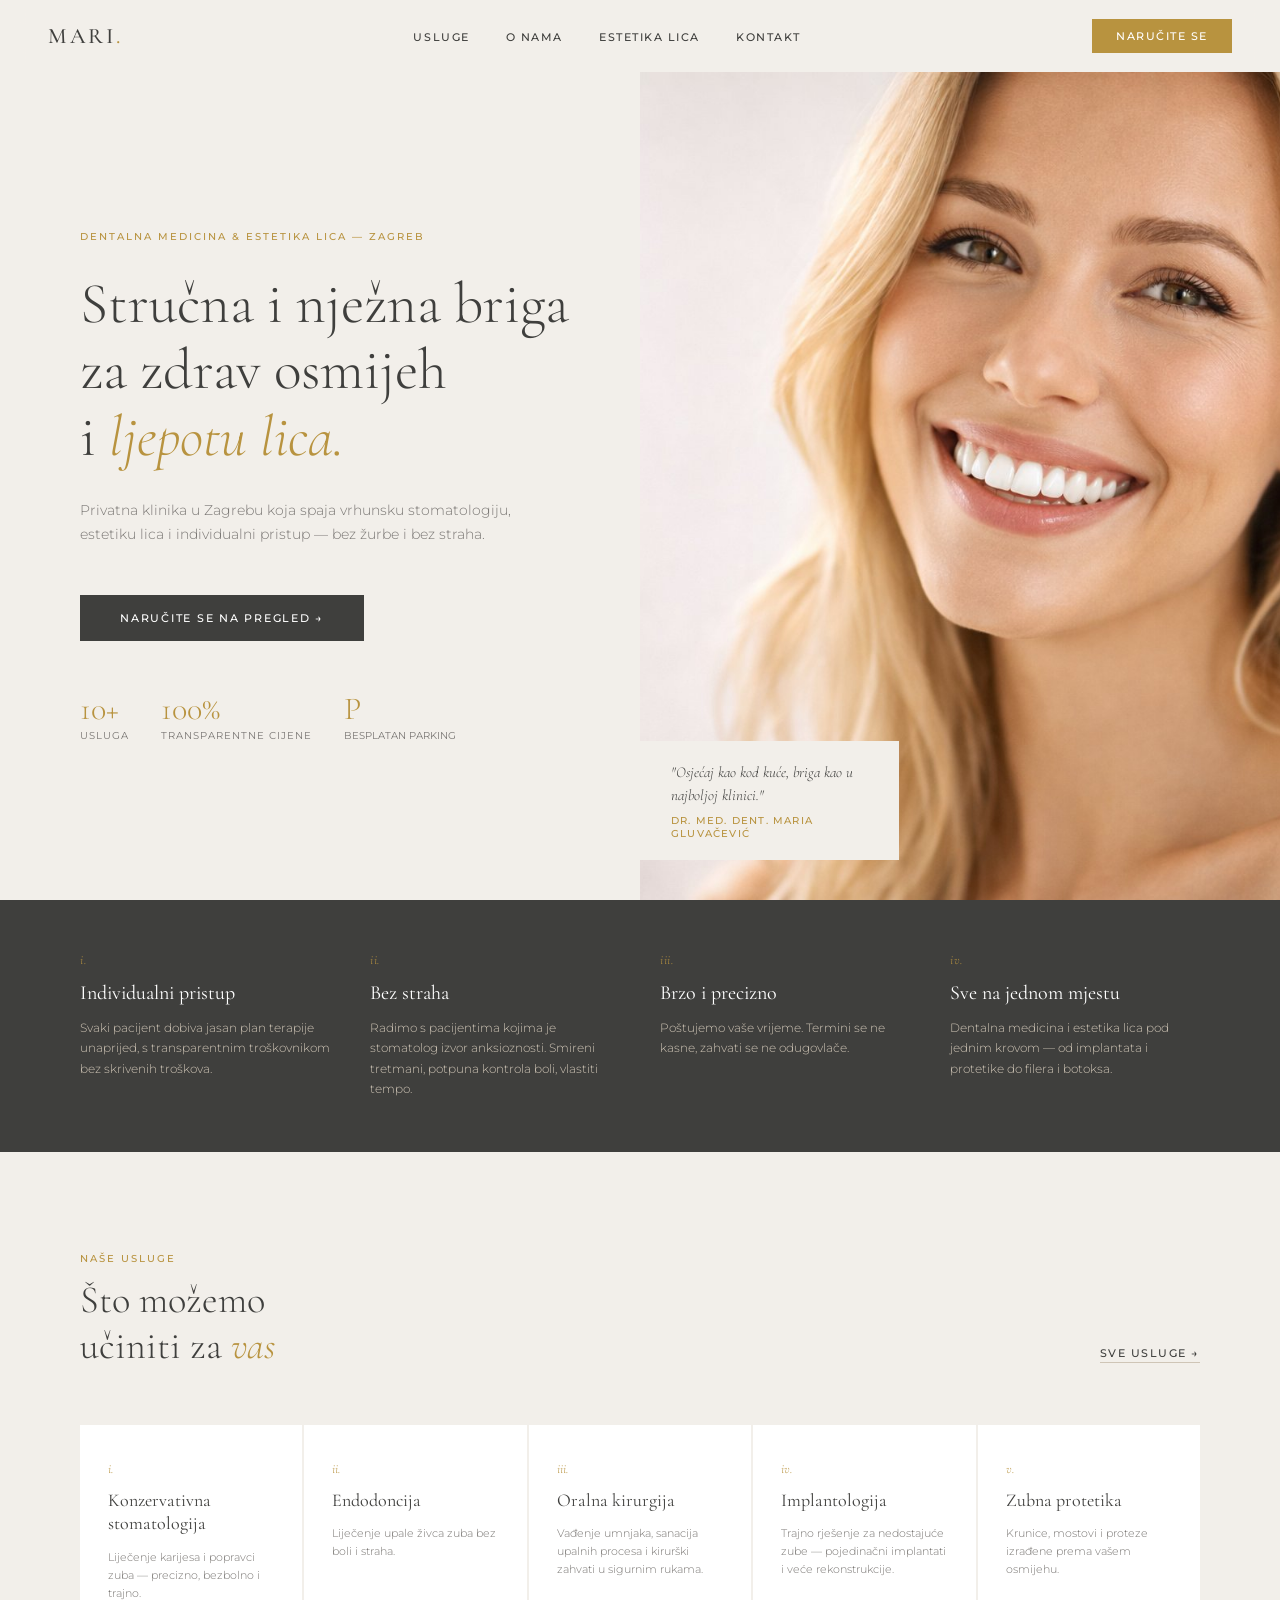
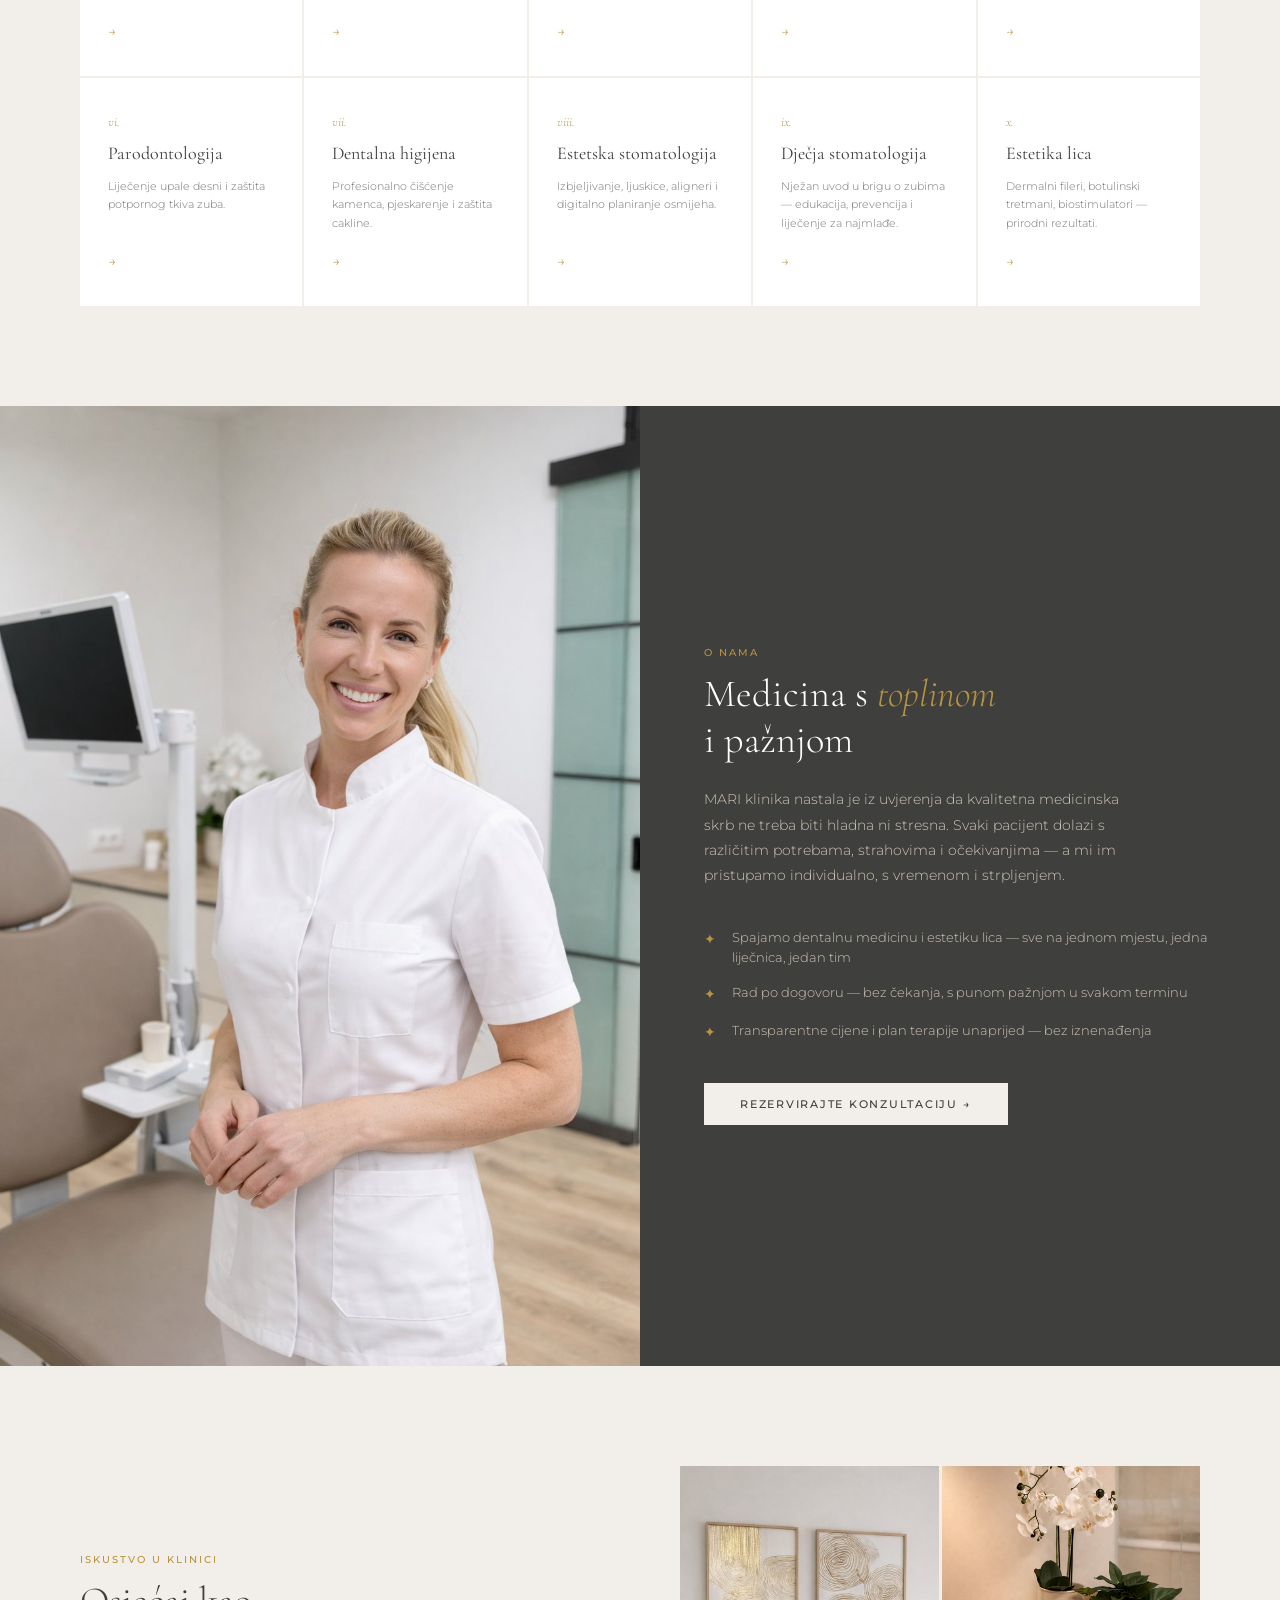
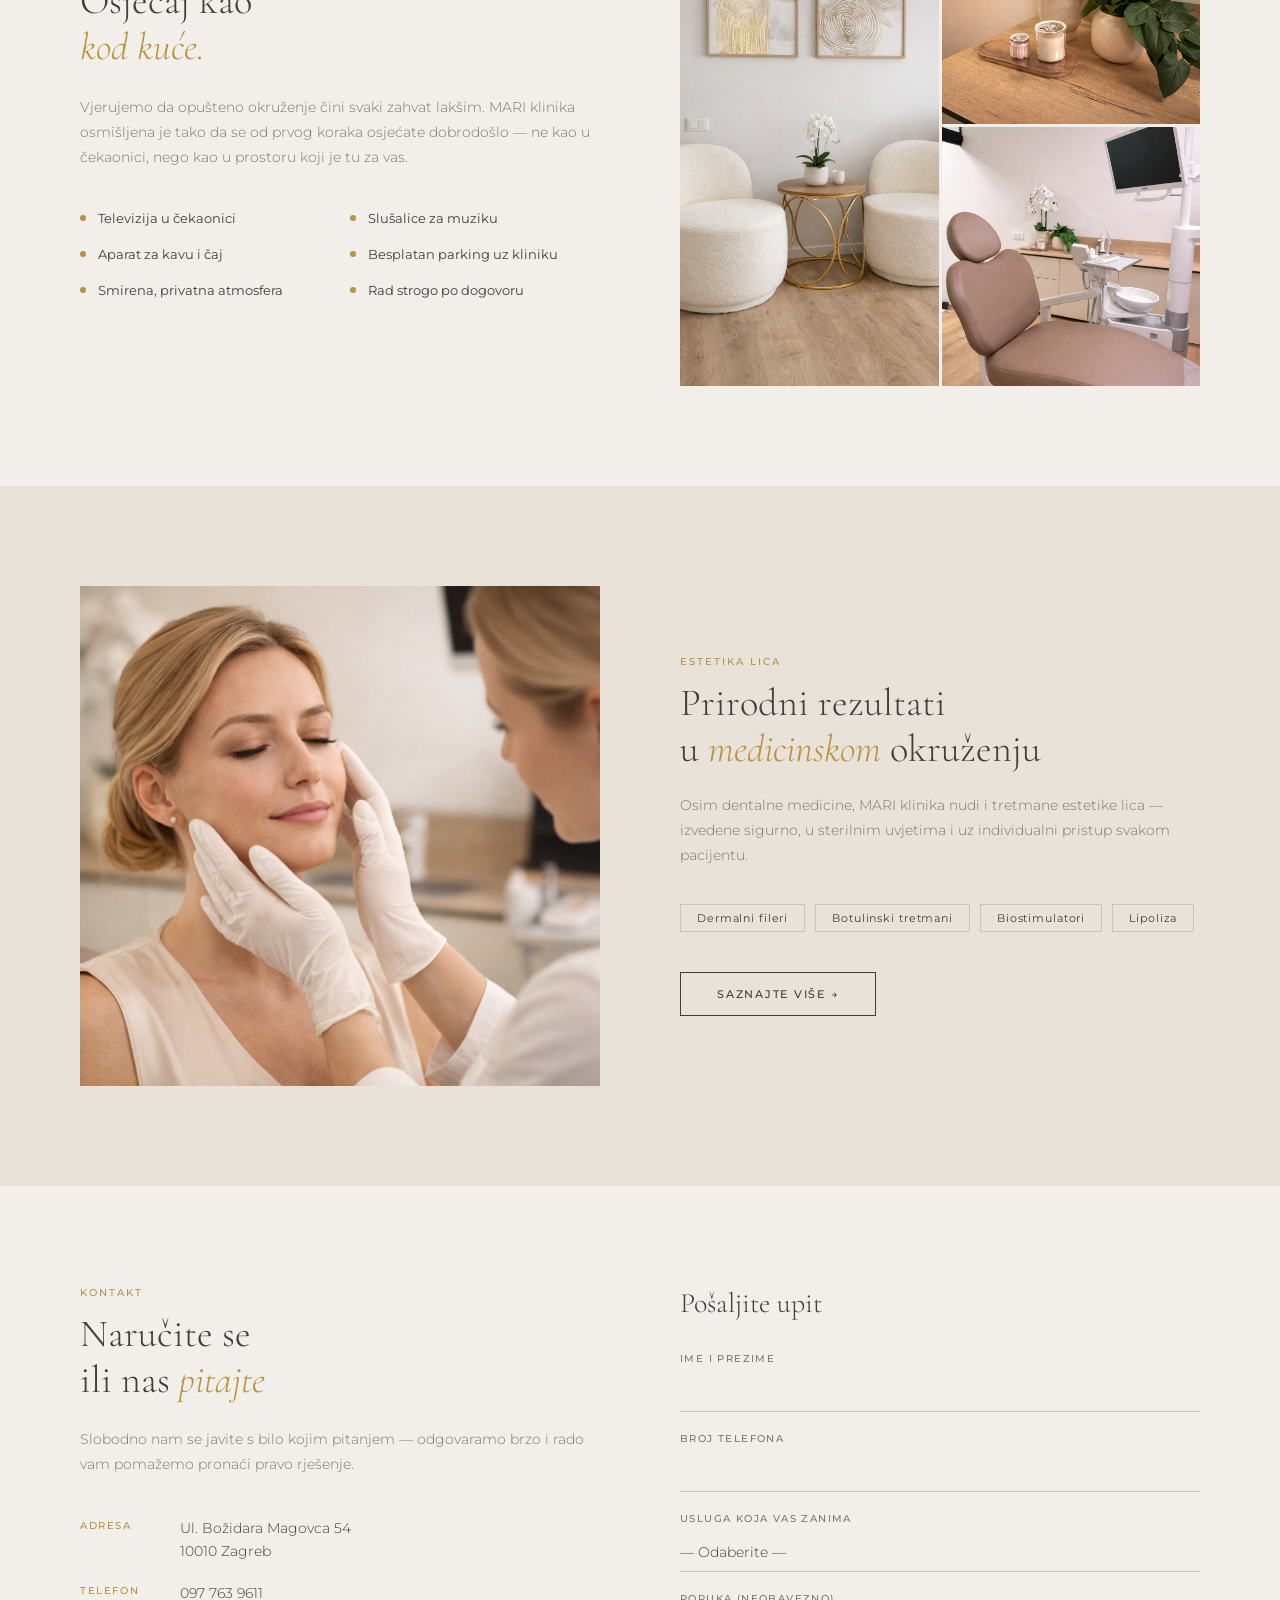
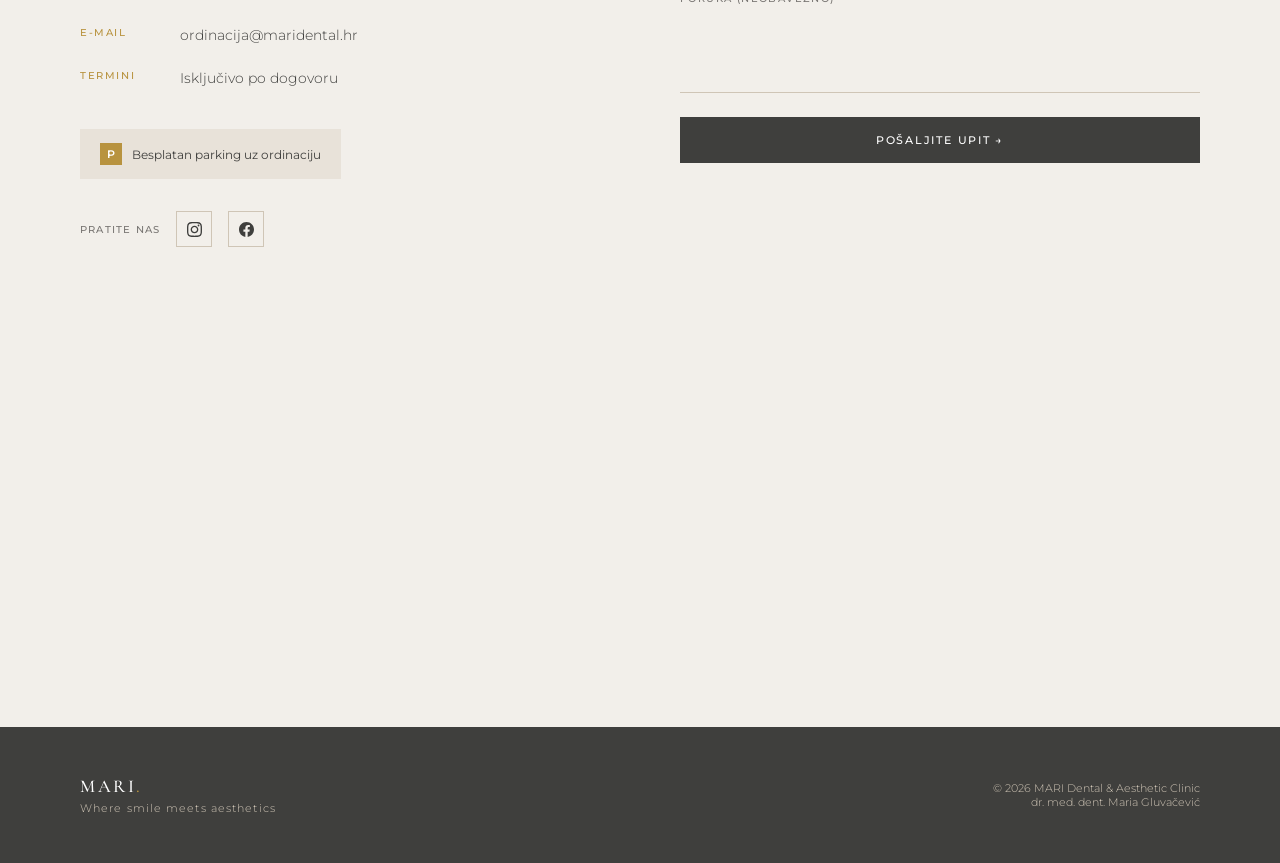
==== commit 789db767: "Rename index (2).html to index.html" ====
--- a/index.html
+++ b/index.html
@@ -1031,7 +1031,7 @@
     </div>
     <div class="hero-image">
       <!-- Zamijeni src s pravom slikom kada bude dostupna -->
-      <img src="slike/hero.jpg" alt="MARI Dental & Aesthetic Clinic" onerror="this.parentElement.style.background='var(--taupe-light)'; this.style.display='none'" />
+      <img src="slike/hero.png" alt="MARI Dental & Aesthetic Clinic" onerror="this.parentElement.style.background='var(--taupe-light)'; this.style.display='none'" />
       <div class="hero-image-overlay">
         <p>"Osjećaj kao kod kuće, briga kao u najboljoj klinici."</p>
         <span>dr. med. dent. Maria Gluvačević</span>
@@ -1139,7 +1139,7 @@
   <!-- ABOUT / DOCTOR -->
   <section class="about" id="o-nama">
     <div class="about-image">
-      <img src="slike/doktor.jpg" alt="dr. med. dent. Maria Gluvačević" onerror="this.parentElement.style.background='var(--taupe-light)'; this.style.display='none'" />
+      <img src="slike/doktorica.png" alt="dr. med. dent. Maria Gluvačević" onerror="this.parentElement.style.background='var(--taupe-light)'; this.style.display='none'" />
     </div>
     <div class="about-content">
       <p class="section-eyebrow">O nama</p>
@@ -1188,13 +1188,13 @@
     </div>
     <div class="experience-images">
       <div class="exp-img">
-        <img src="slike/prostor1.jpg" alt="Prostor klinike" onerror="this.parentElement.style.background='var(--taupe-light)'; this.style.display='none'" />
+        <img src="slike/cekaonica.png" alt="Prostor klinike" onerror="this.parentElement.style.background='var(--taupe-light)'; this.style.display='none'" />
       </div>
       <div class="exp-img">
-        <img src="slike/detalj1.jpg" alt="Detalj prostora" onerror="this.parentElement.style.background='var(--taupe)'; this.style.display='none'" />
+        <img src="slike/orhideja.png" alt="Detalj prostora" onerror="this.parentElement.style.background='var(--taupe)'; this.style.display='none'" />
       </div>
       <div class="exp-img">
-        <img src="slike/detalj2.jpg" alt="Ordinacija" onerror="this.parentElement.style.background='#d4cfc7'; this.style.display='none'" />
+        <img src="slike/stolica.png" alt="Ordinacija" onerror="this.parentElement.style.background='#d4cfc7'; this.style.display='none'" />
       </div>
     </div>
   </section>
@@ -1202,7 +1202,7 @@
   <!-- AESTHETICS TEASER -->
   <section class="aesthetics" id="estetika">
     <div class="aesthetics-image reveal">
-      <img src="slike/estetika.jpg" alt="Estetika lica" onerror="this.parentElement.style.background='var(--taupe)'; this.style.display='none'" />
+      <img src="slike/estetikalica.png" alt="Estetika lica" onerror="this.parentElement.style.background='var(--taupe)'; this.style.display='none'" />
     </div>
     <div class="aesthetics-content reveal">
       <p class="section-eyebrow">Estetika lica</p>
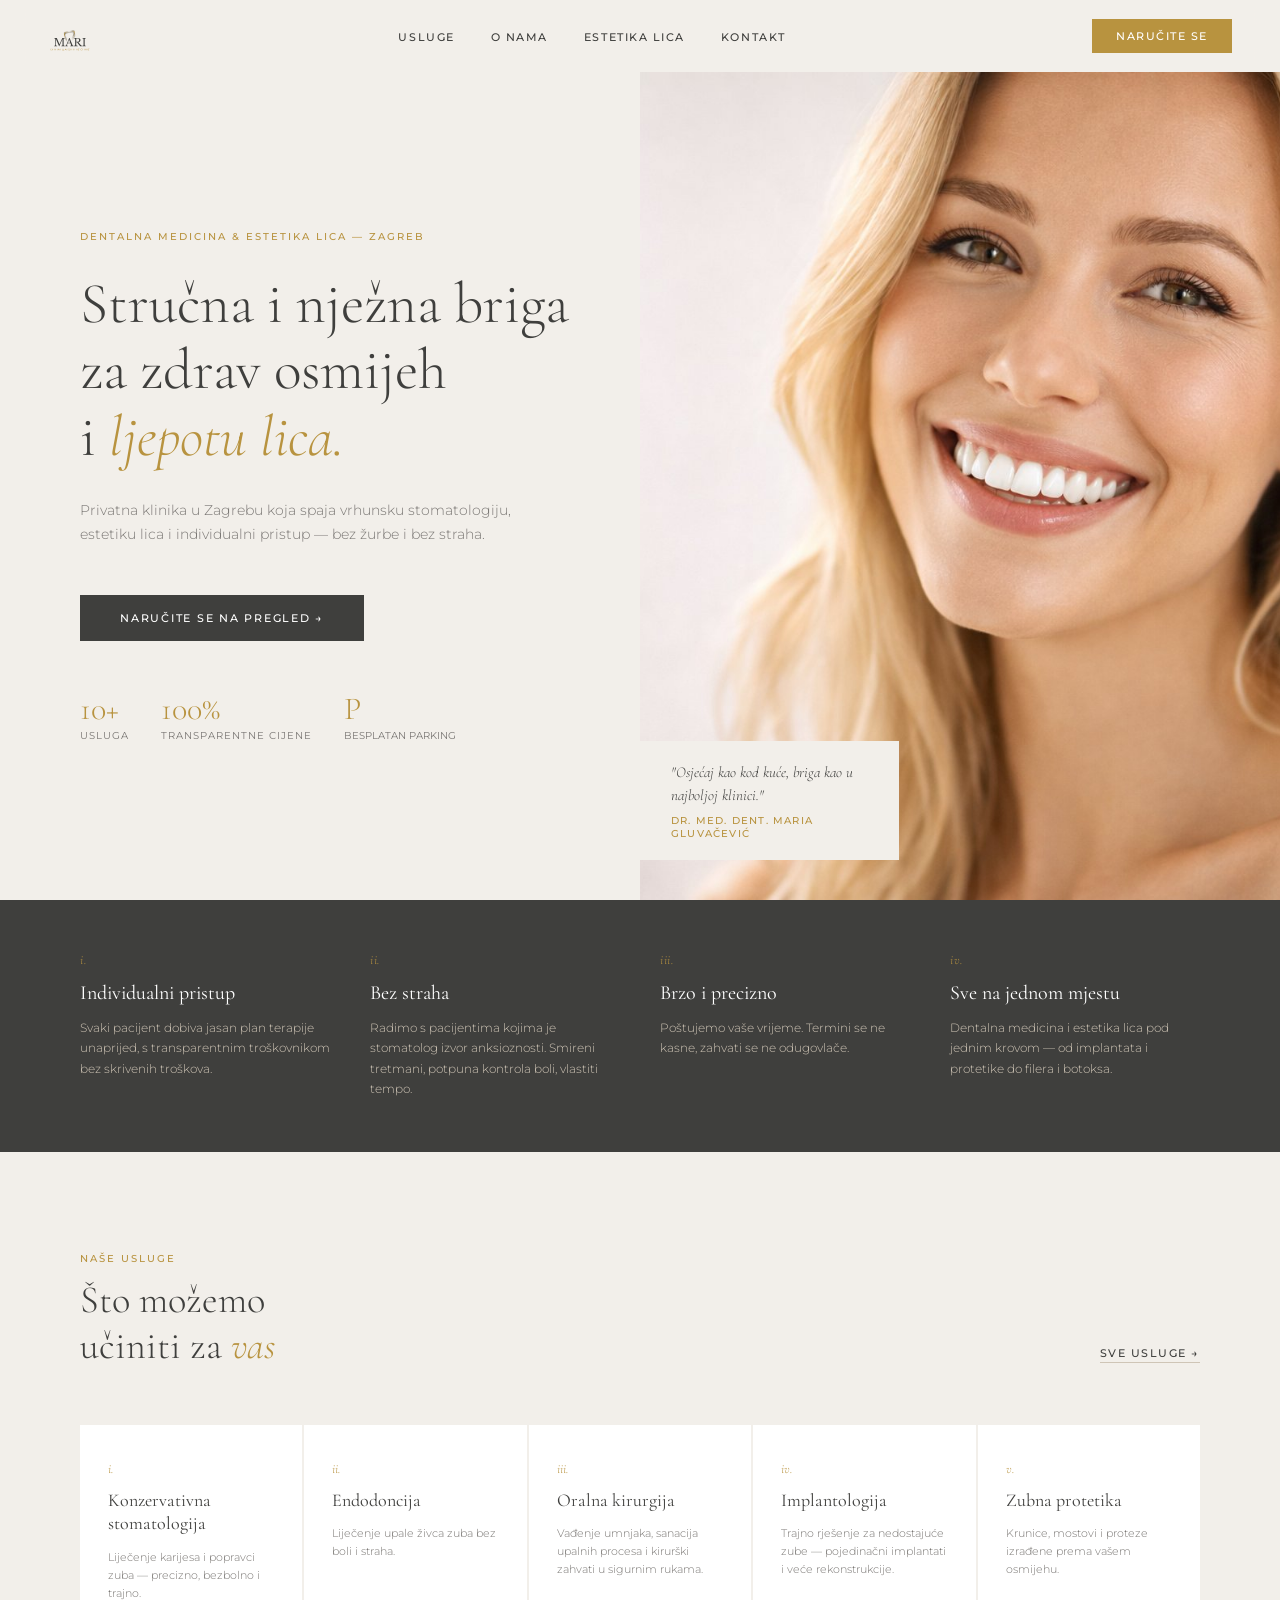
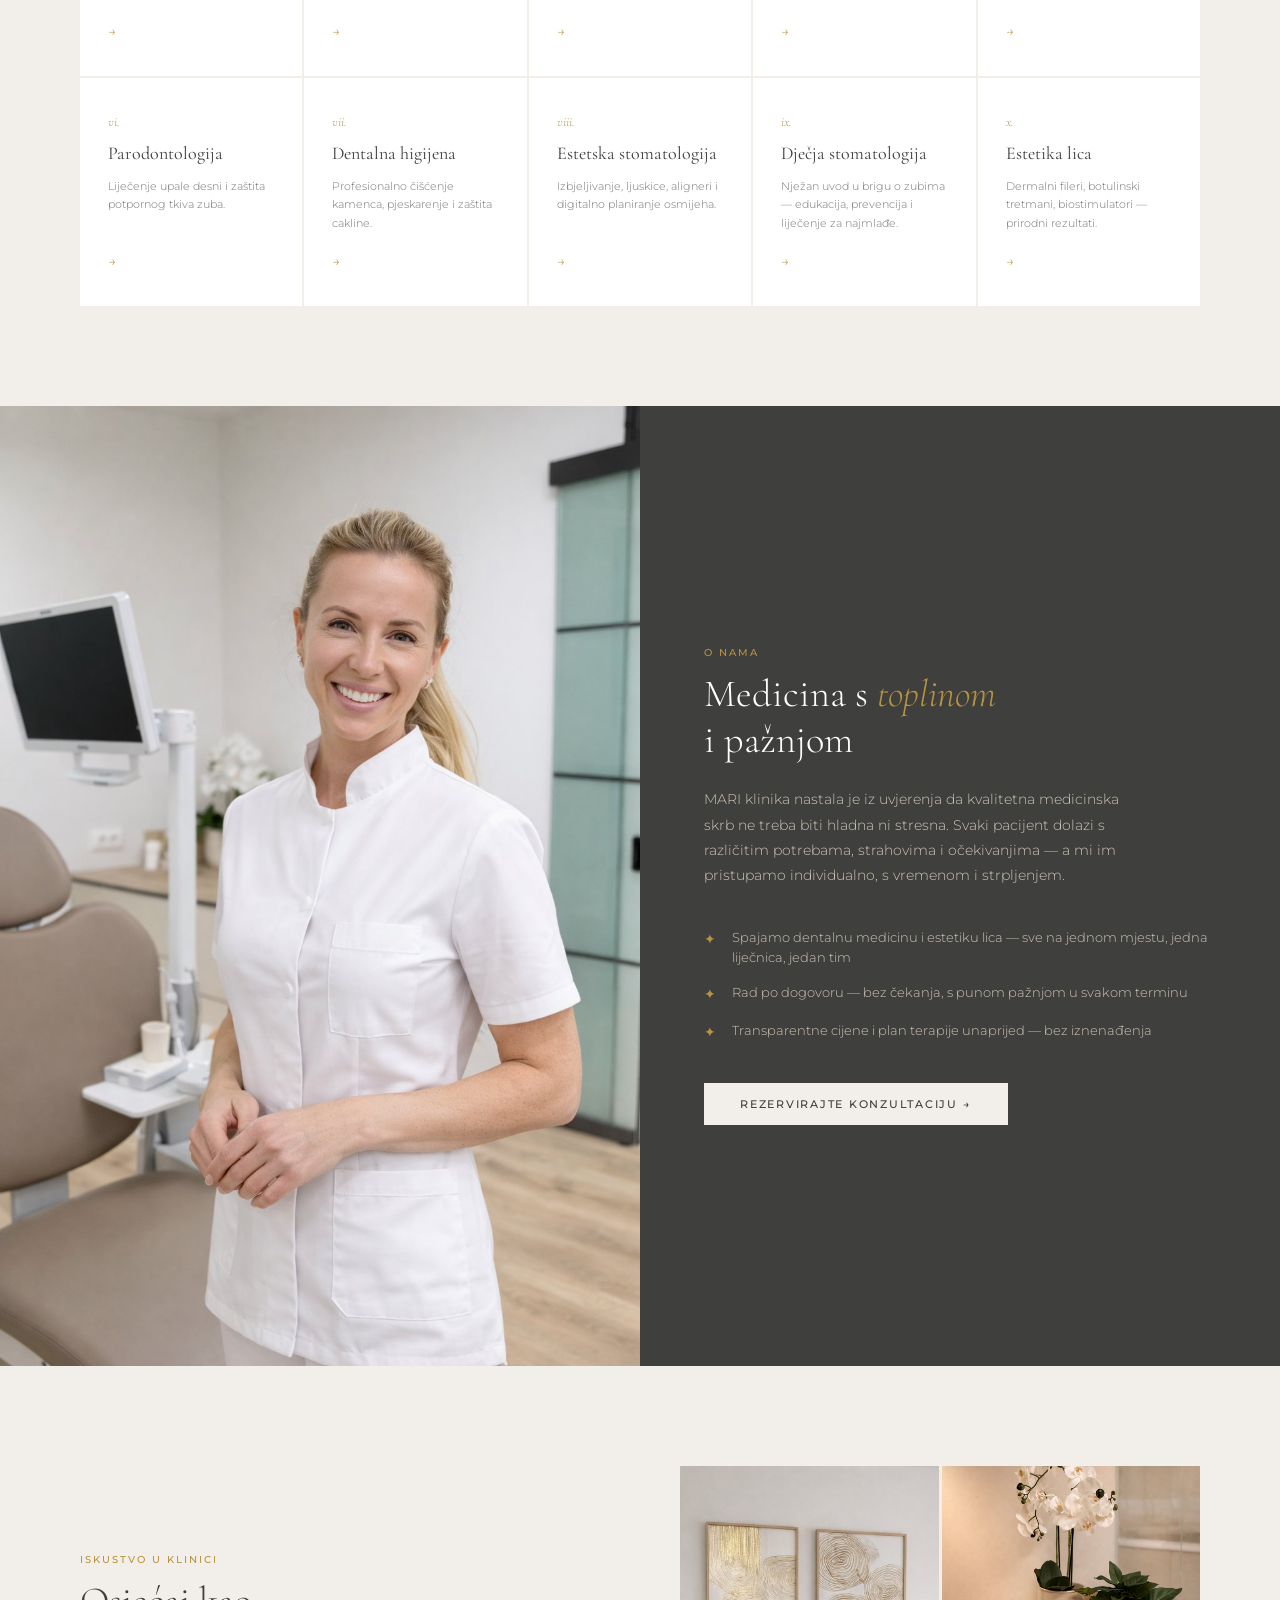
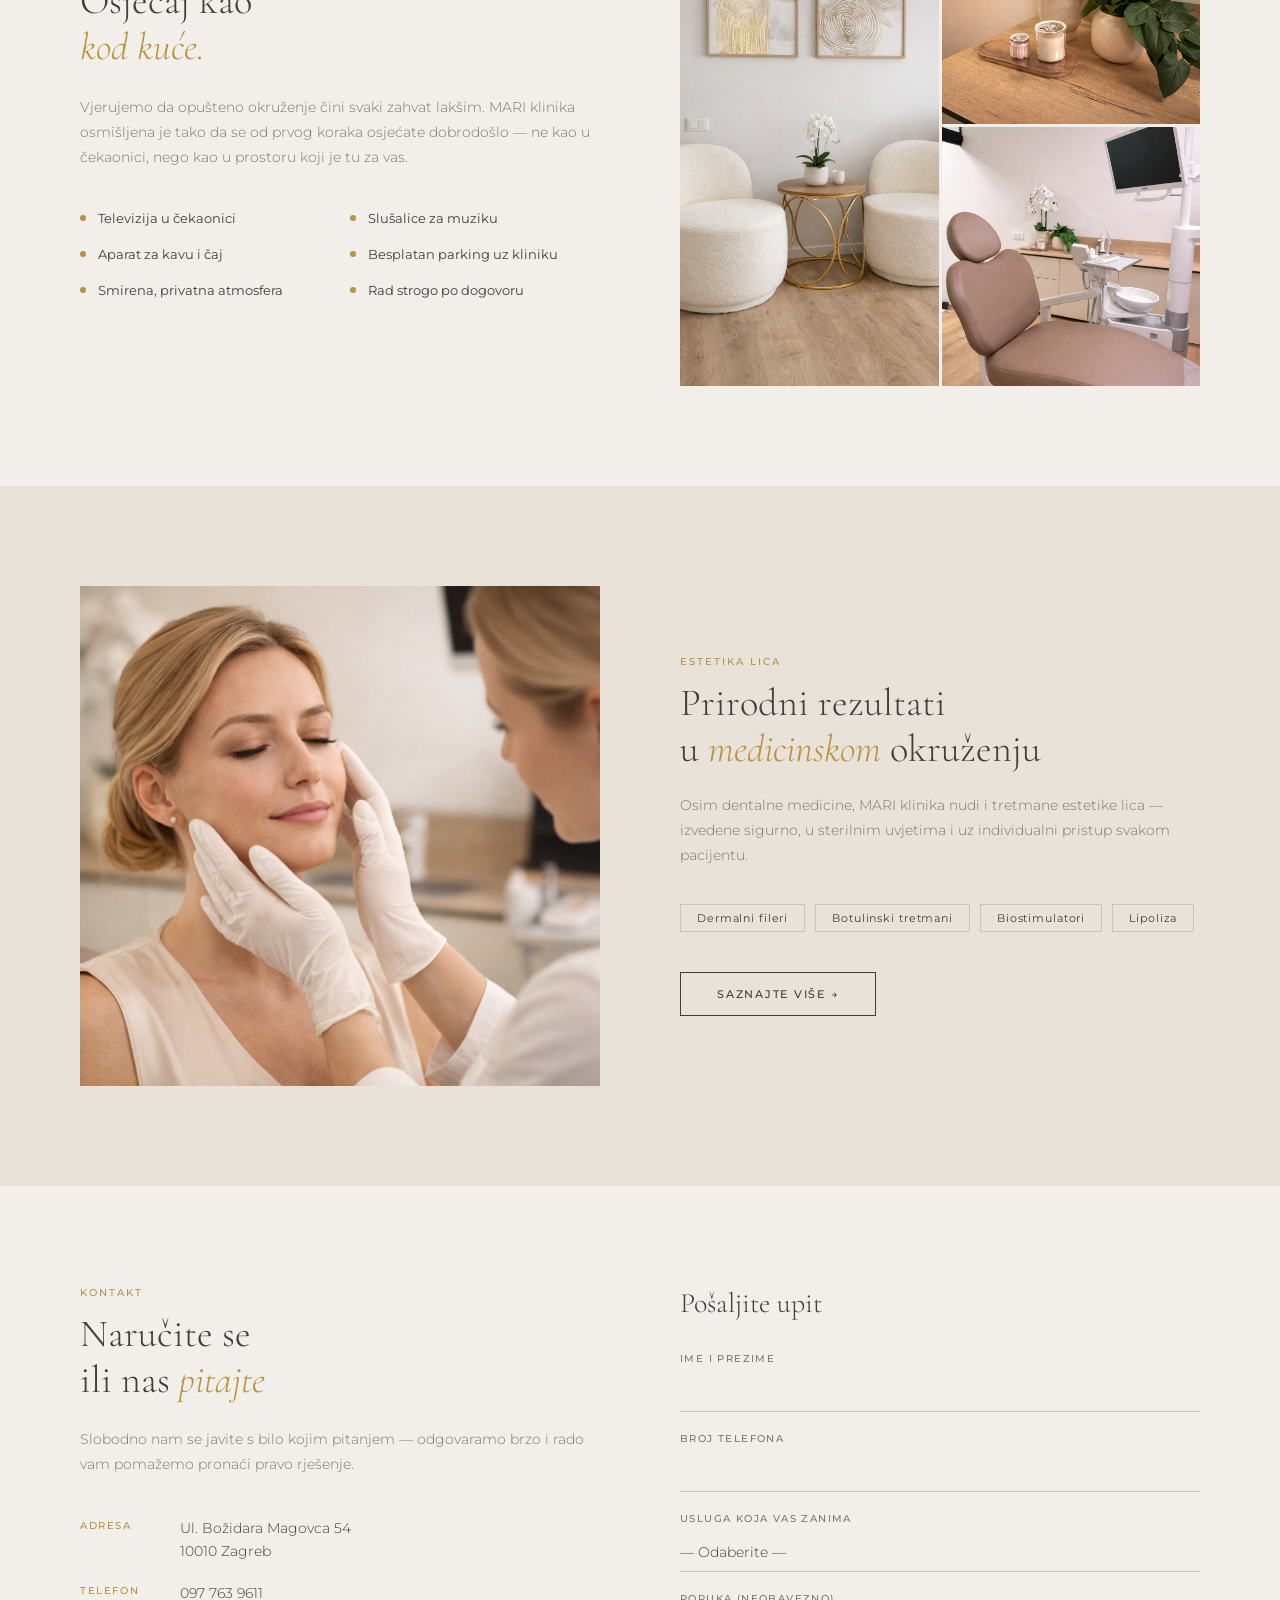
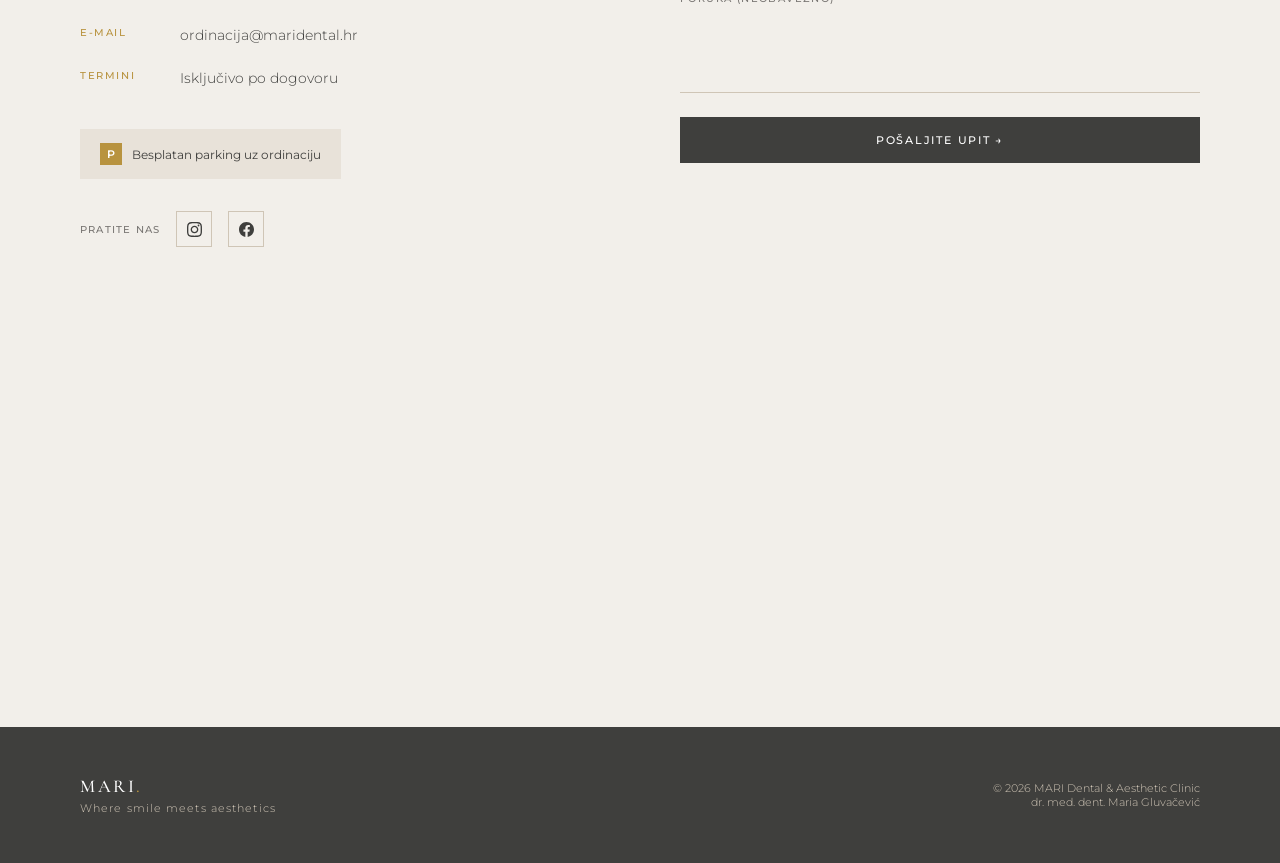
==== commit 2afadd7a: "Rename index (5).html to index.html" ====
--- a/index.html
+++ b/index.html
@@ -979,7 +979,10 @@
 
   <!-- NAVIGATION -->
   <nav id="mainNav">
-    <a href="#" class="nav-logo">MARI<span>.</span></a>
+    <a href="#" class="nav-logo">
+      <img src="slike/logo.svg" alt="MARI" style="height:32px; display:block;" onerror="this.style.display='none'; this.nextElementSibling.style.display='block'">
+      <span style="display:none">MARI<span style="color:var(--gold)">.</span></span>
+    </a>
     <ul class="nav-links">
       <li><a href="#usluge">Usluge</a></li>
       <li><a href="#o-nama">O nama</a></li>
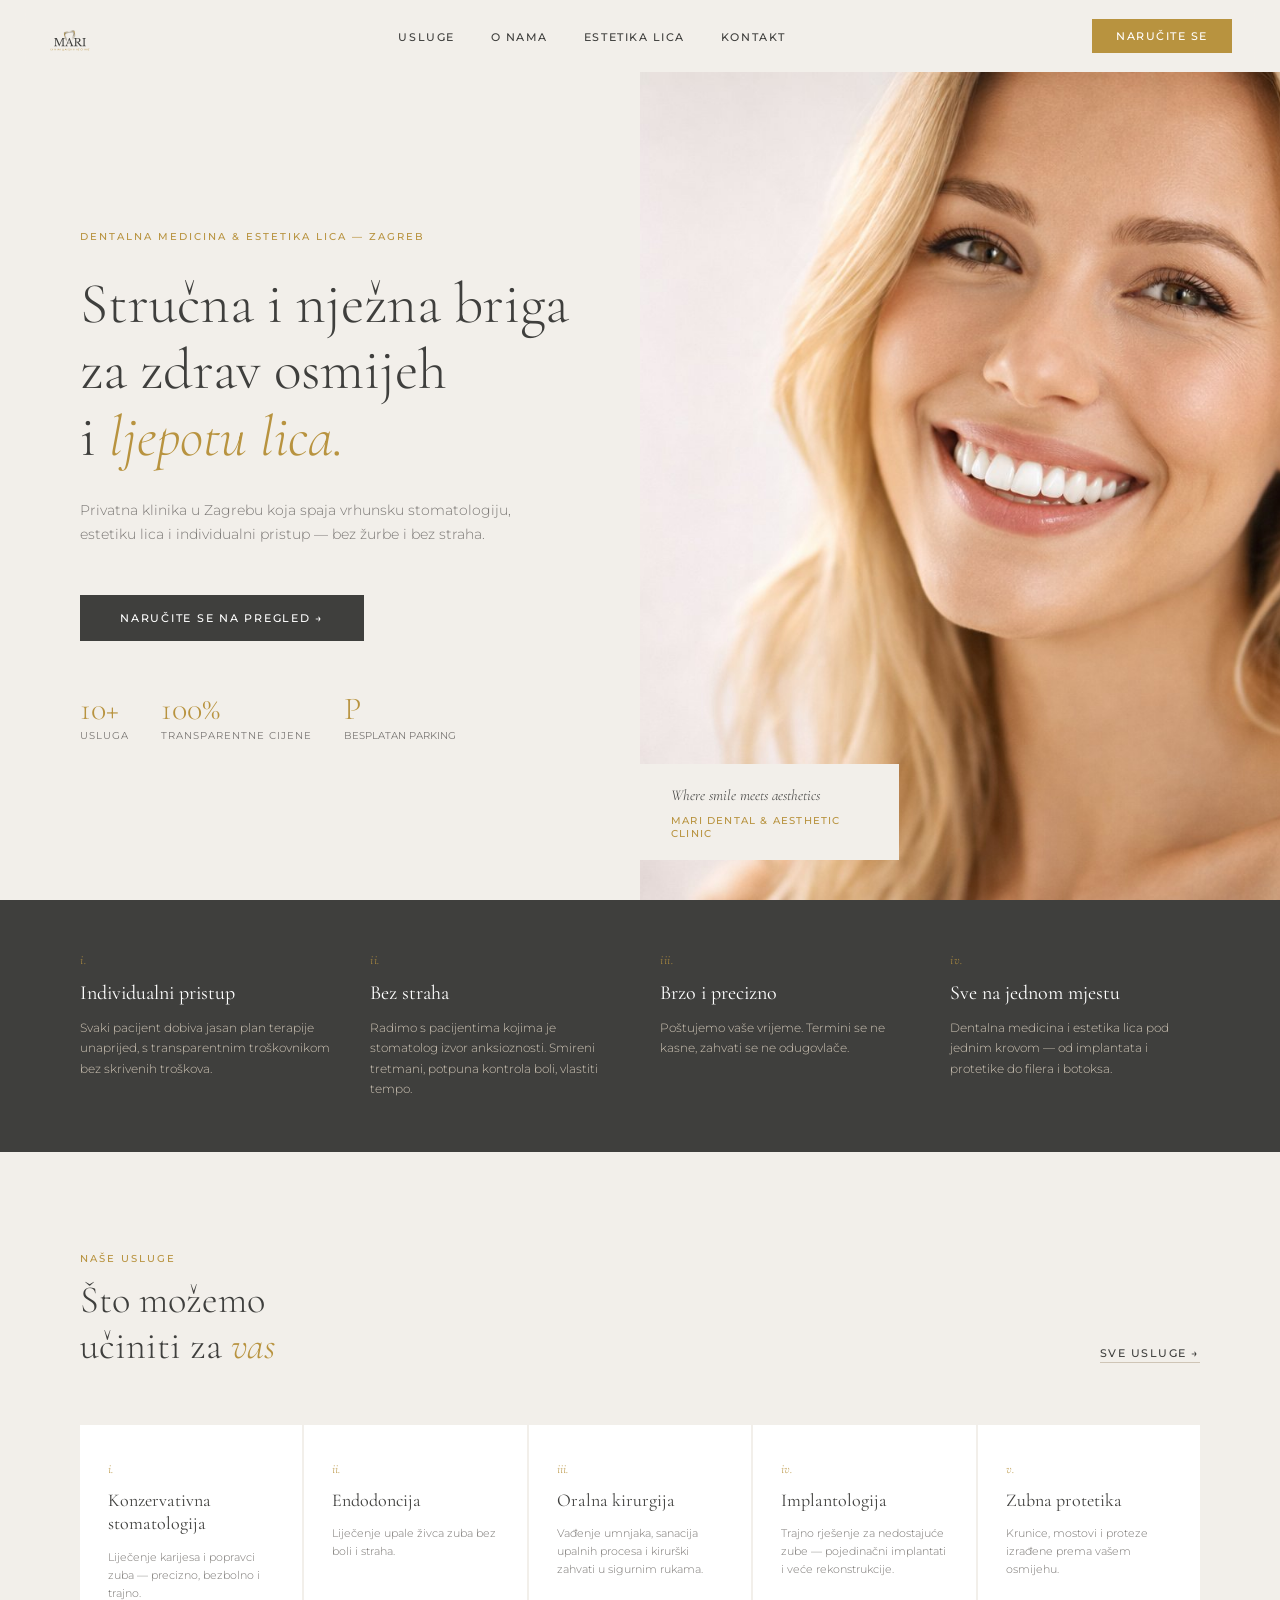
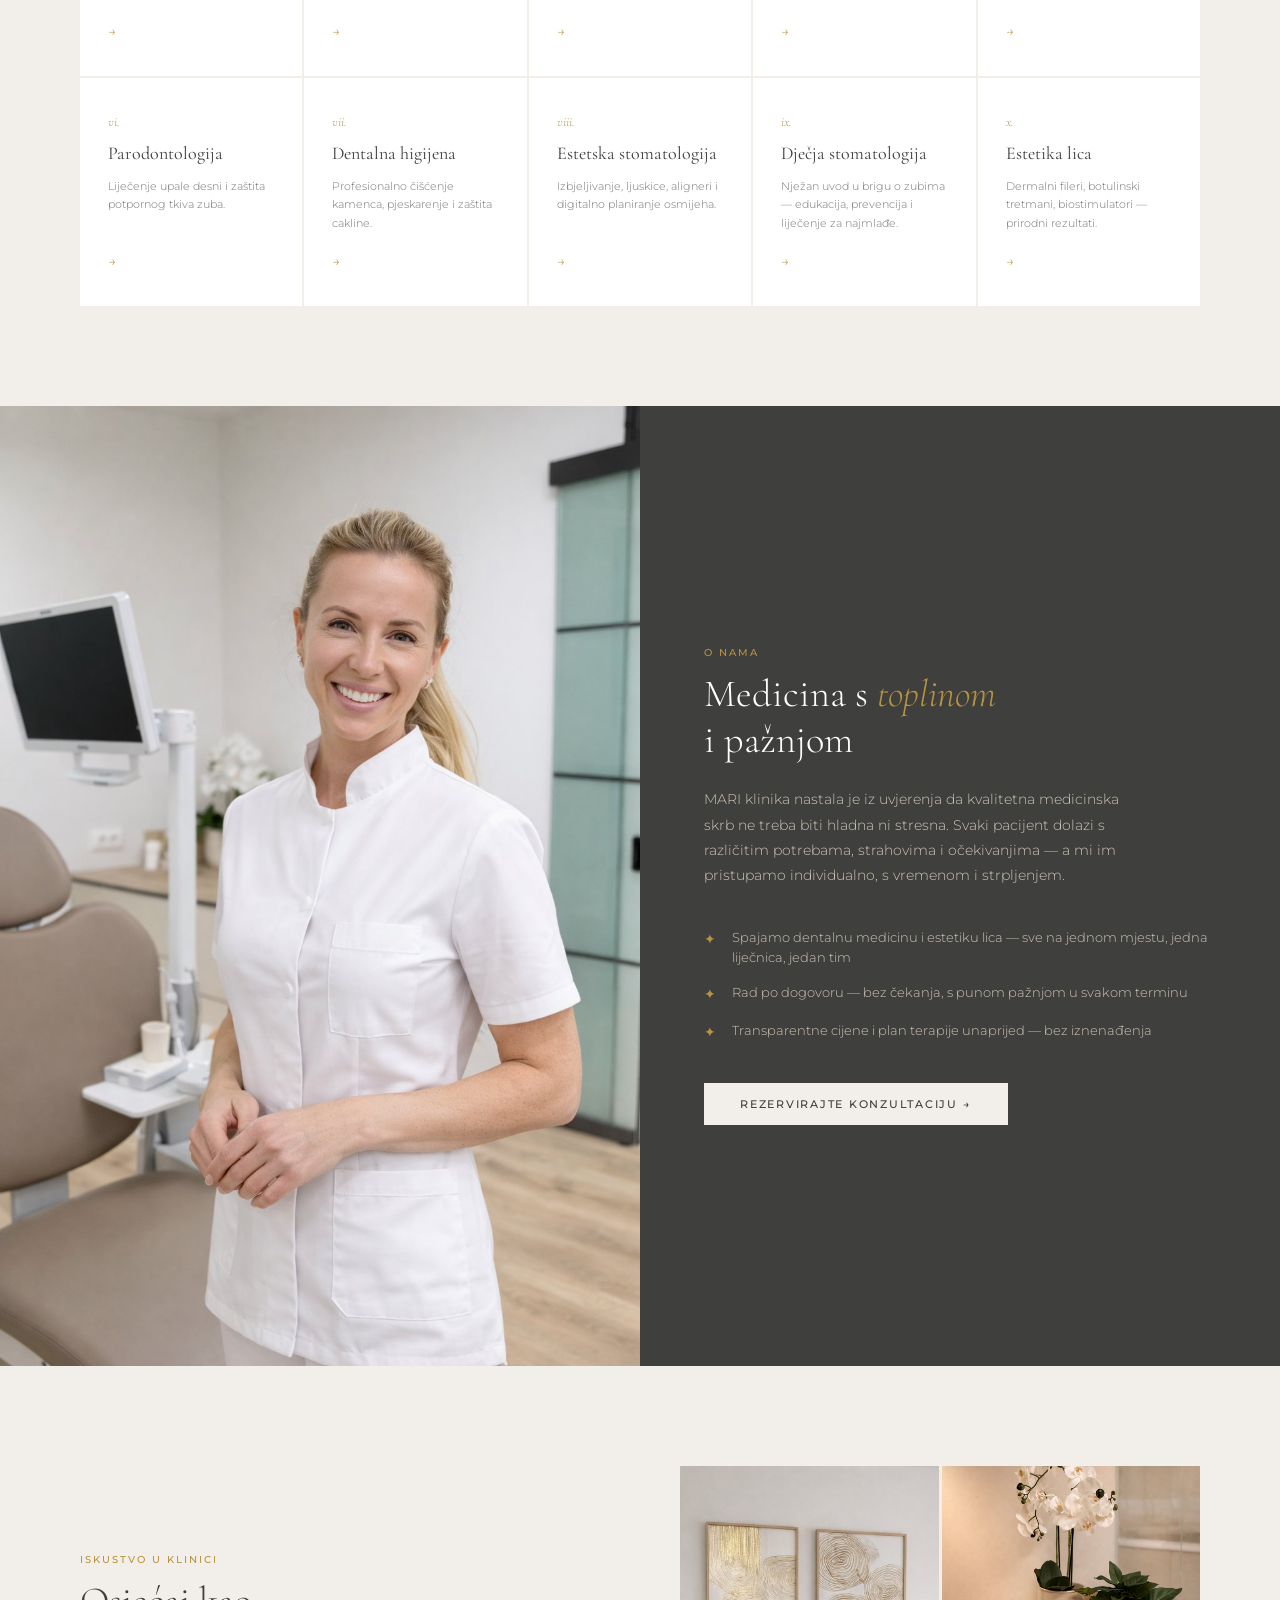
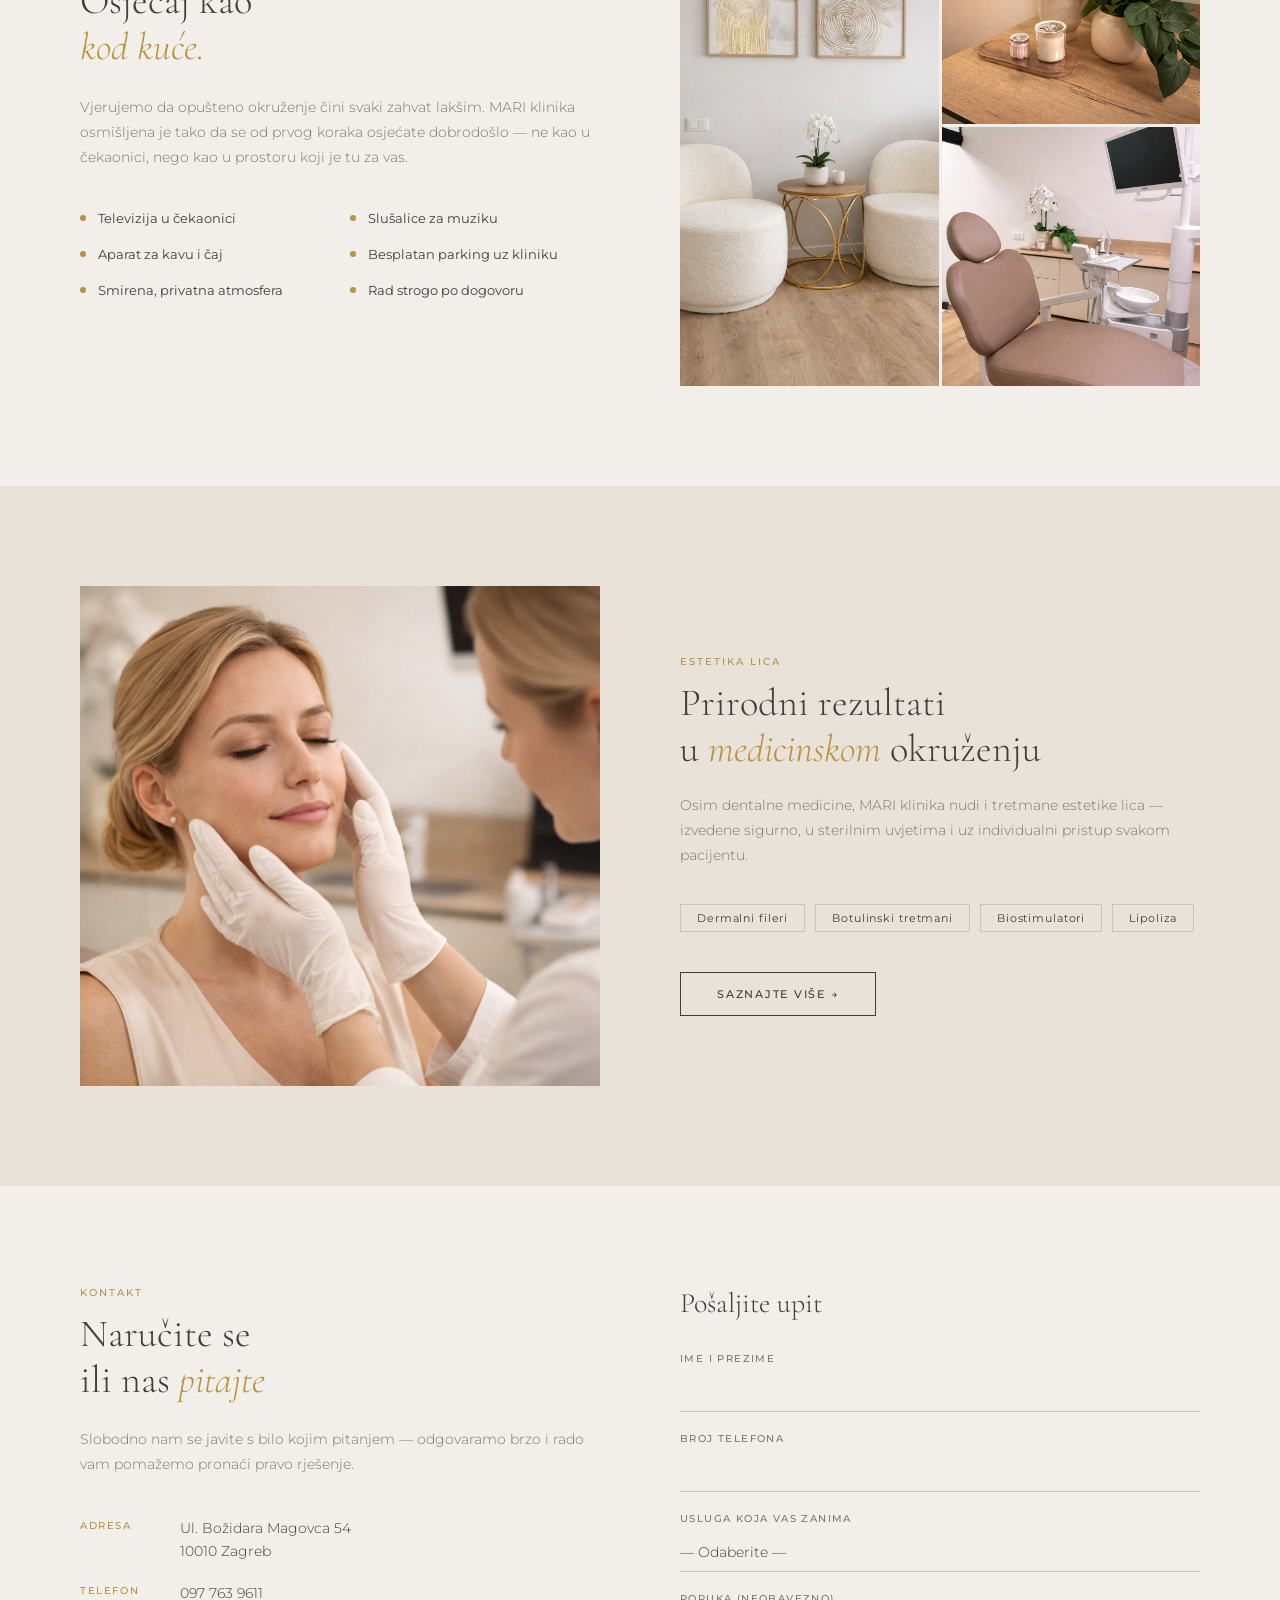
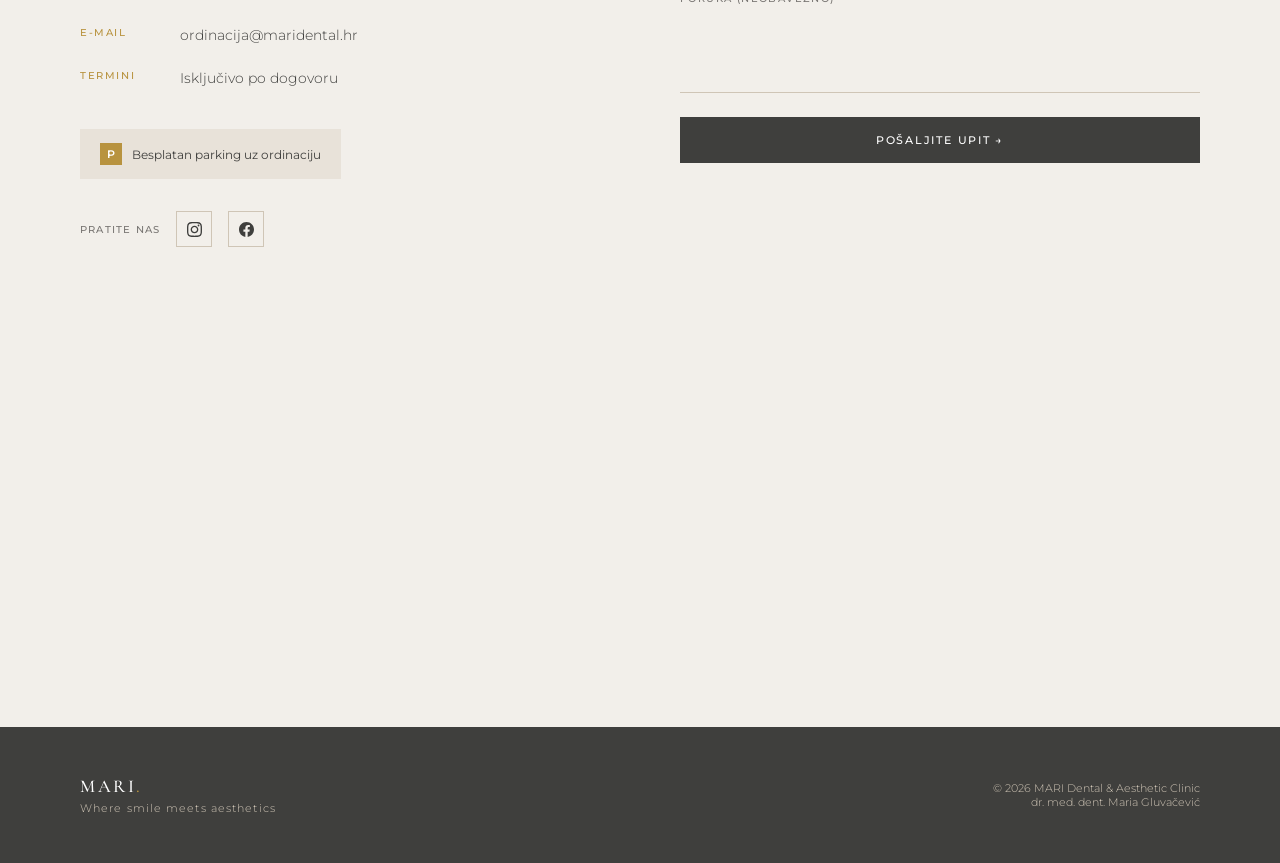
==== commit f1e23b7f: "Update index.html" ====
--- a/index.html
+++ b/index.html
@@ -1036,8 +1036,8 @@
       <!-- Zamijeni src s pravom slikom kada bude dostupna -->
       <img src="slike/hero.png" alt="MARI Dental & Aesthetic Clinic" onerror="this.parentElement.style.background='var(--taupe-light)'; this.style.display='none'" />
       <div class="hero-image-overlay">
-        <p>"Osjećaj kao kod kuće, briga kao u najboljoj klinici."</p>
-        <span>dr. med. dent. Maria Gluvačević</span>
+        <p>Where smile meets aesthetics</p>
+        <span>MARI Dental &amp; Aesthetic Clinic</span>
       </div>
     </div>
   </section>
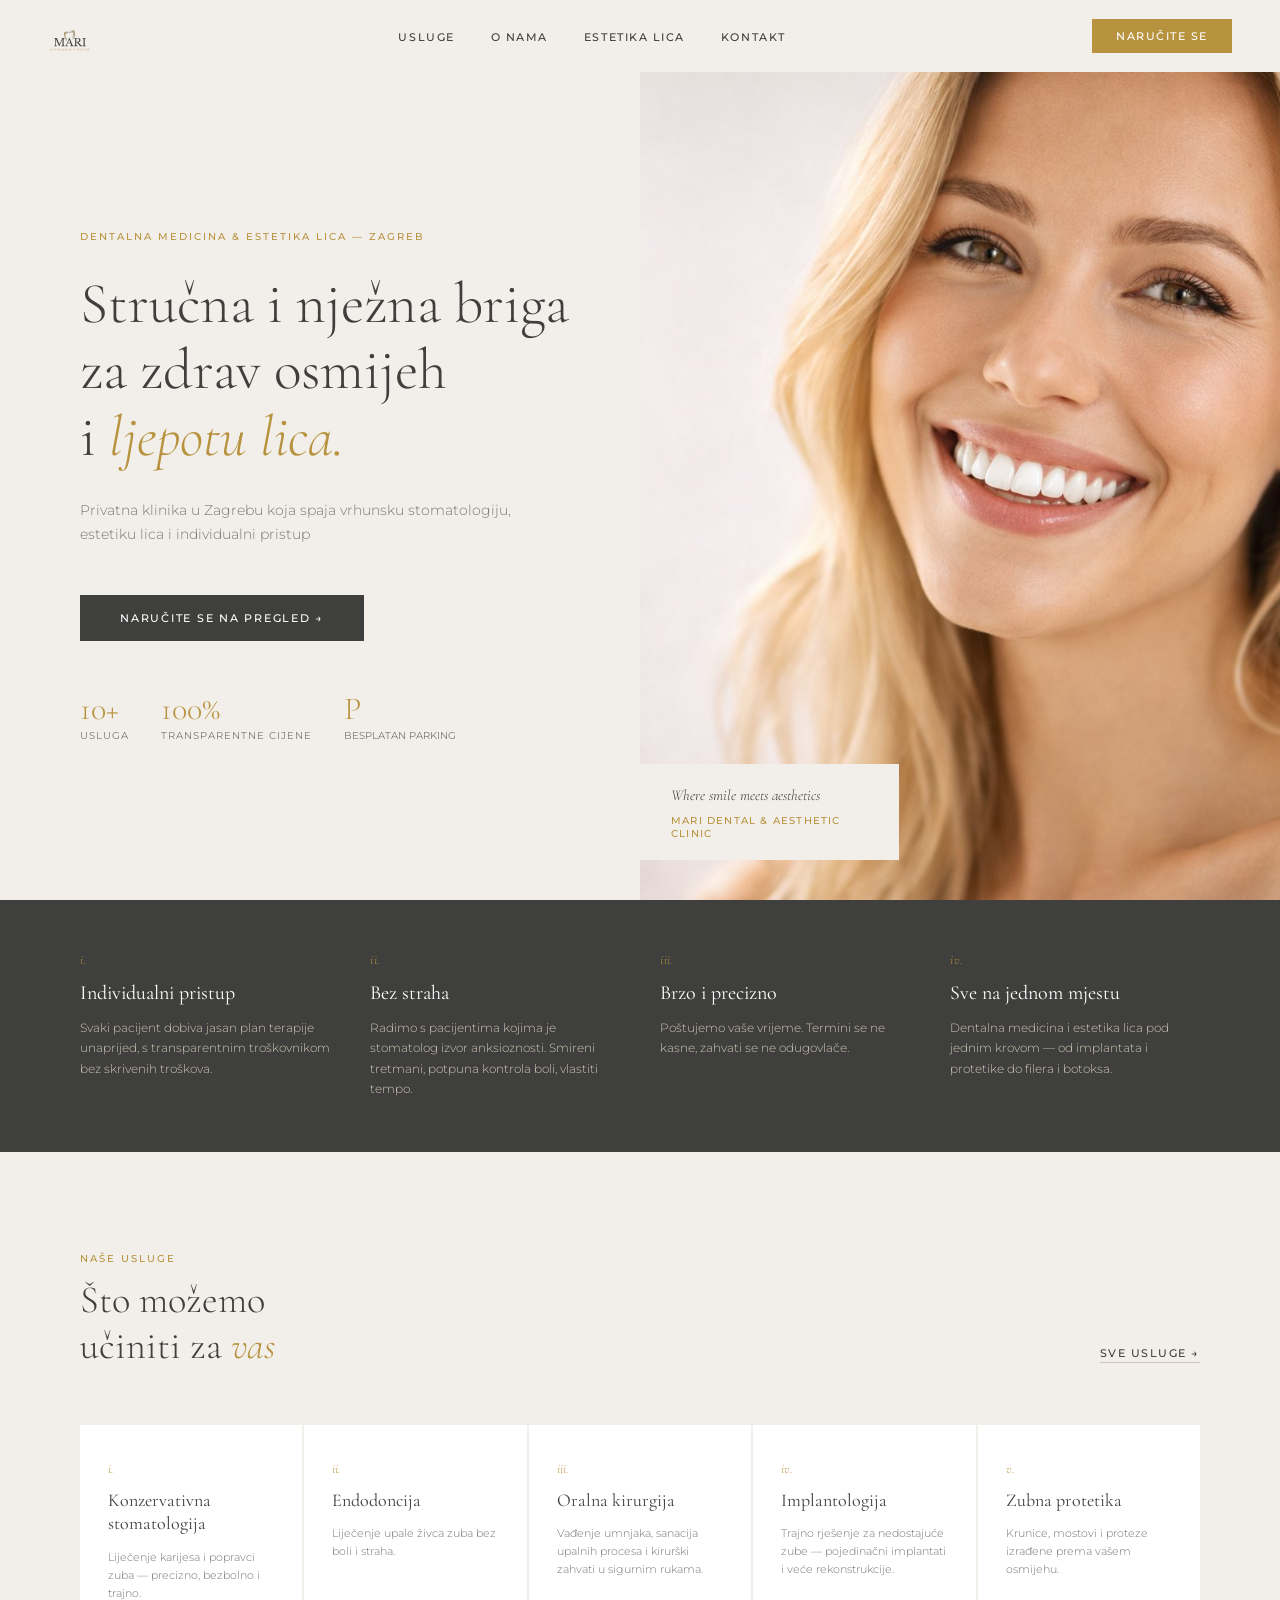
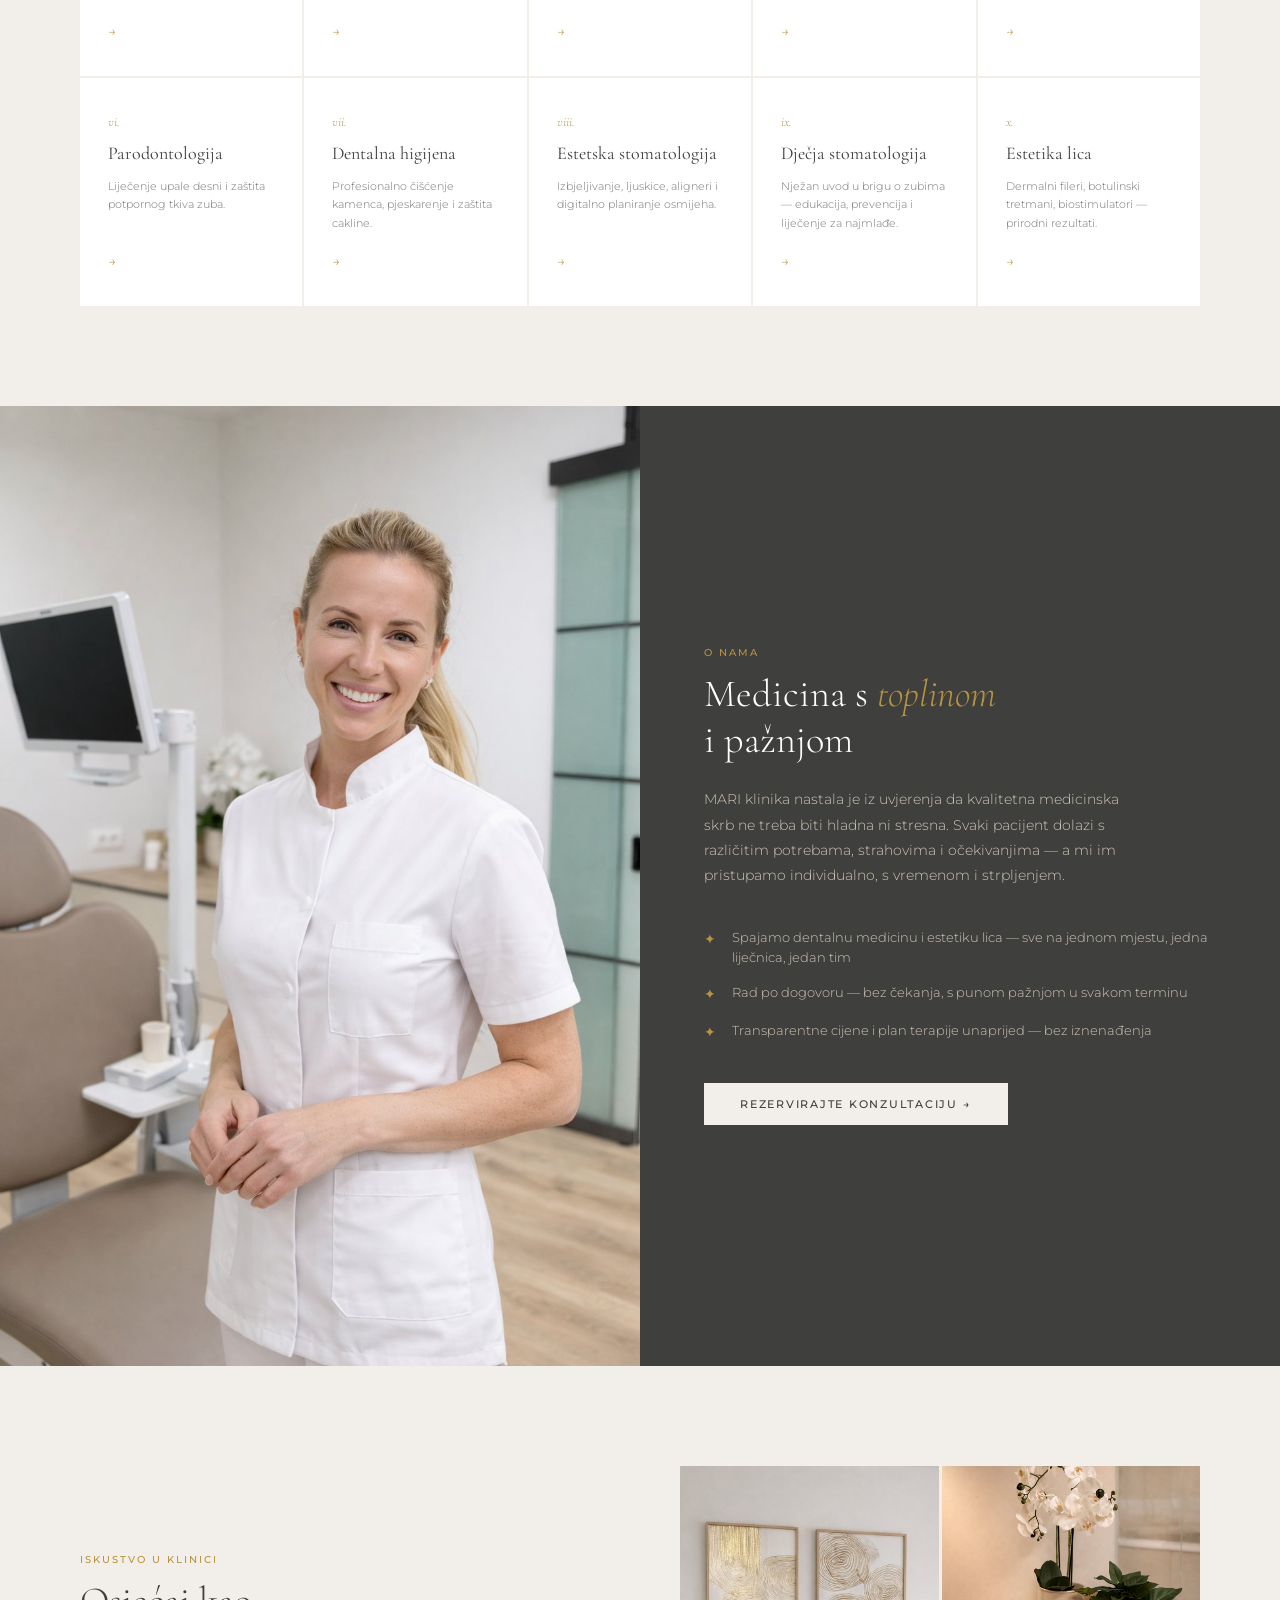
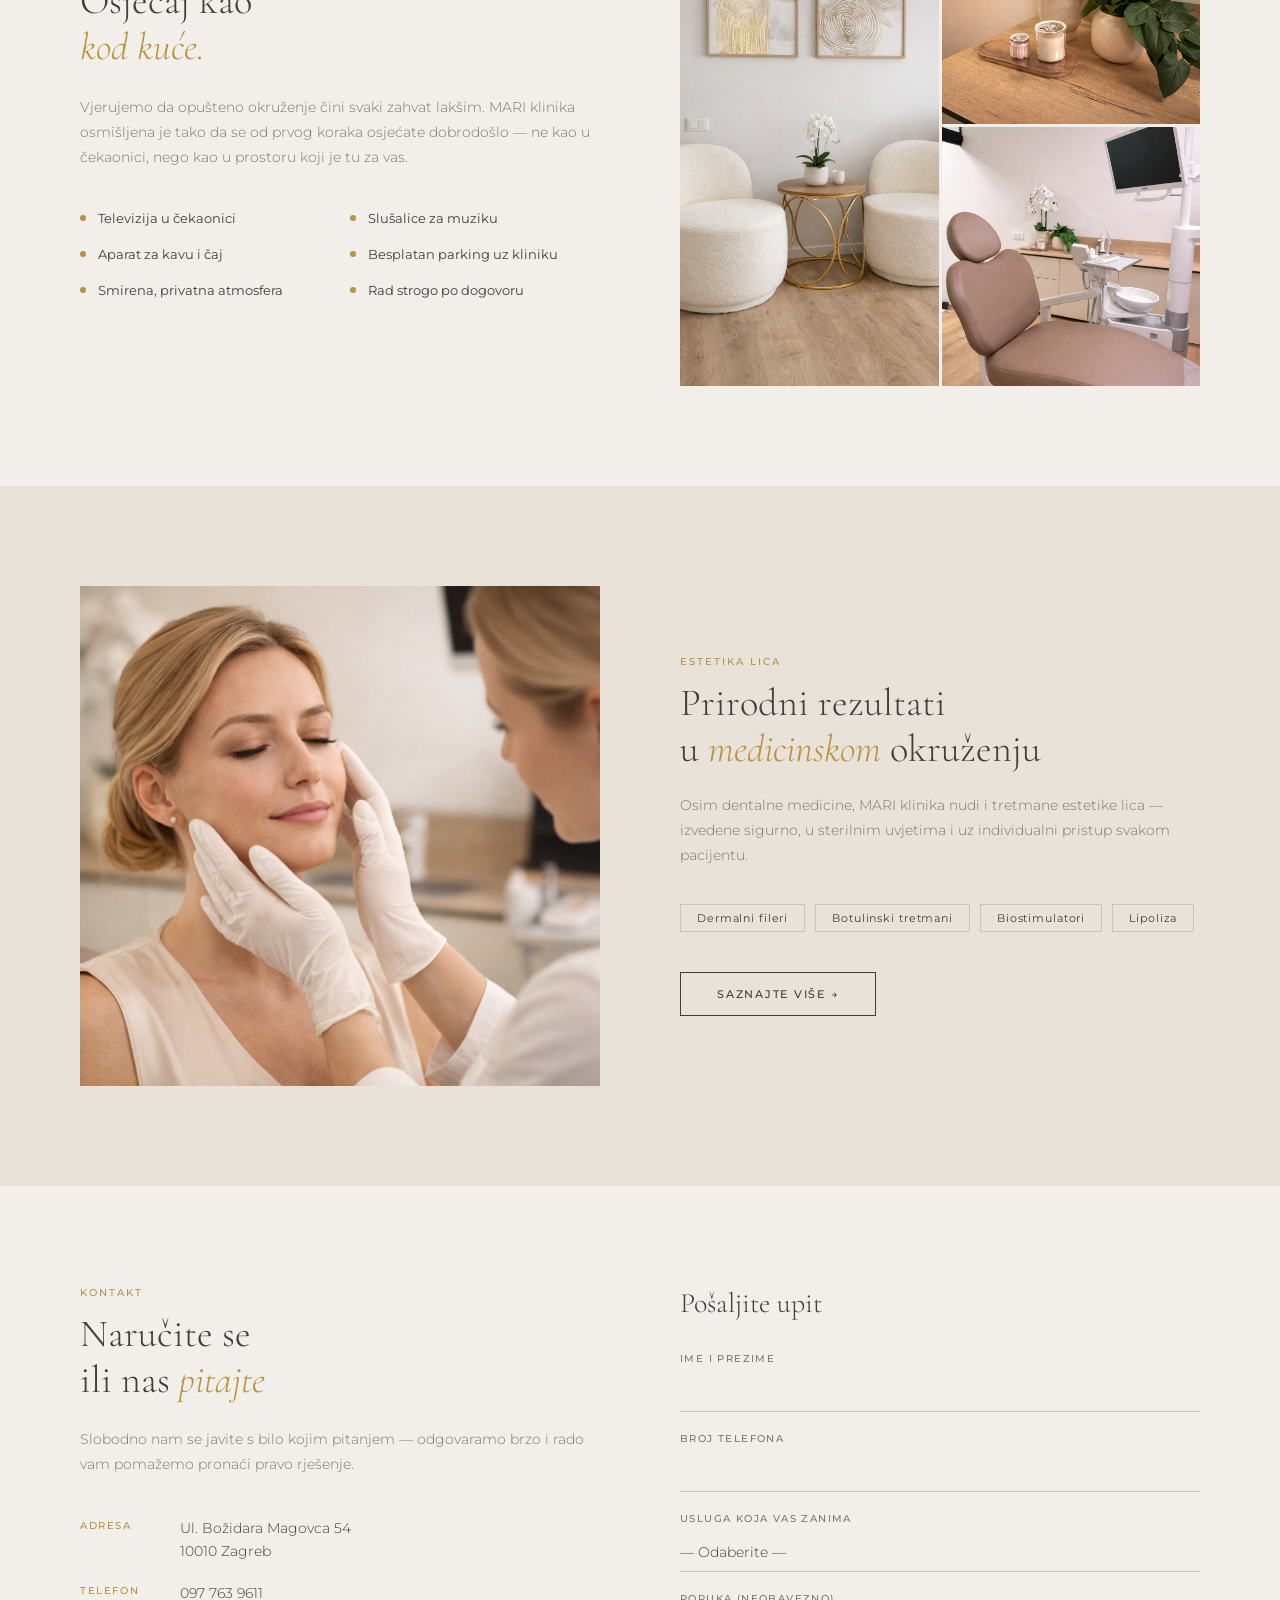
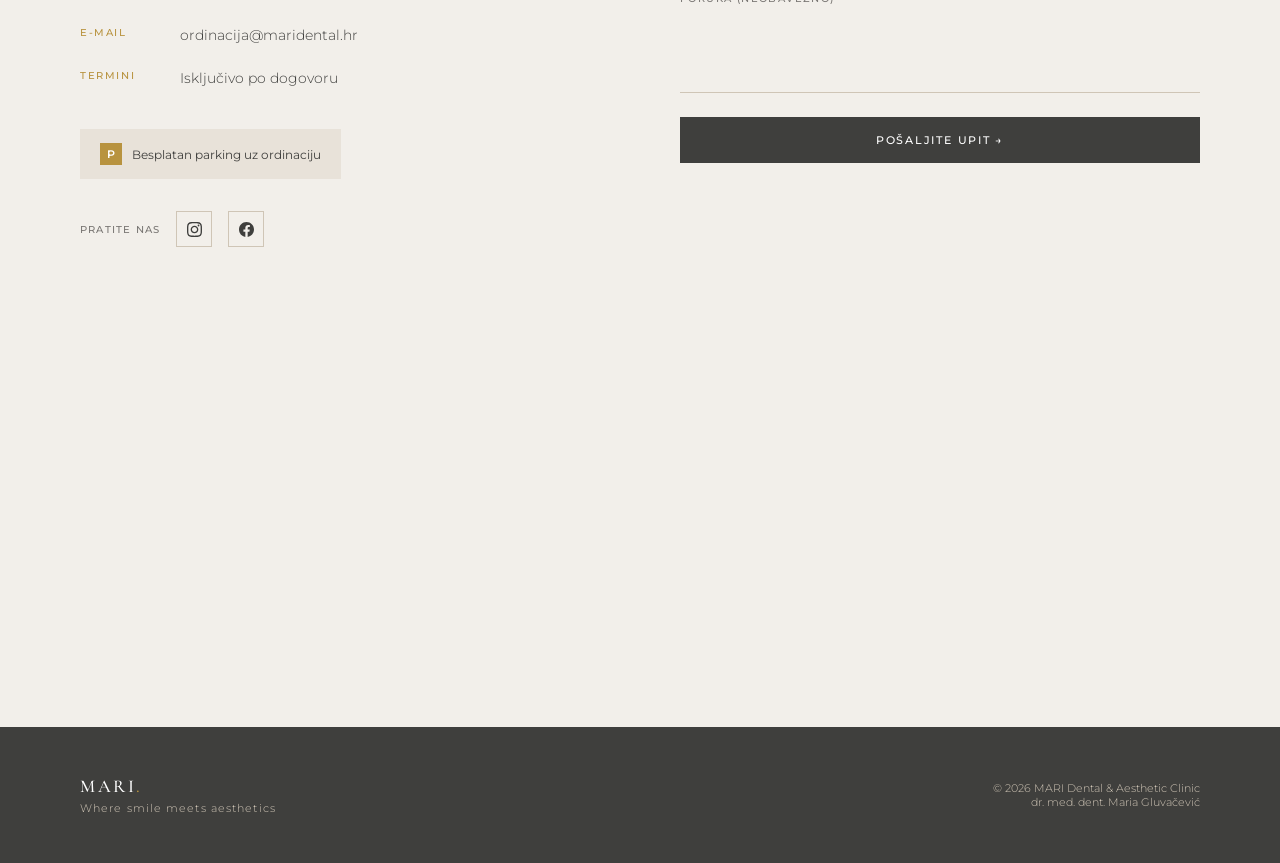
==== commit fad29d37: "Update index.html" ====
--- a/index.html
+++ b/index.html
@@ -1014,7 +1014,7 @@
         i <em>ljepotu lica.</em>
       </h1>
       <p class="hero-subtitle">
-        Privatna klinika u Zagrebu koja spaja vrhunsku stomatologiju, estetiku lica i individualni pristup — bez žurbe i bez straha.
+        Privatna klinika u Zagrebu koja spaja vrhunsku stomatologiju, estetiku lica i individualni pristup
       </p>
       <a href="#kontakt" class="hero-cta">Naručite se na pregled →</a>
       <div class="hero-trust">
